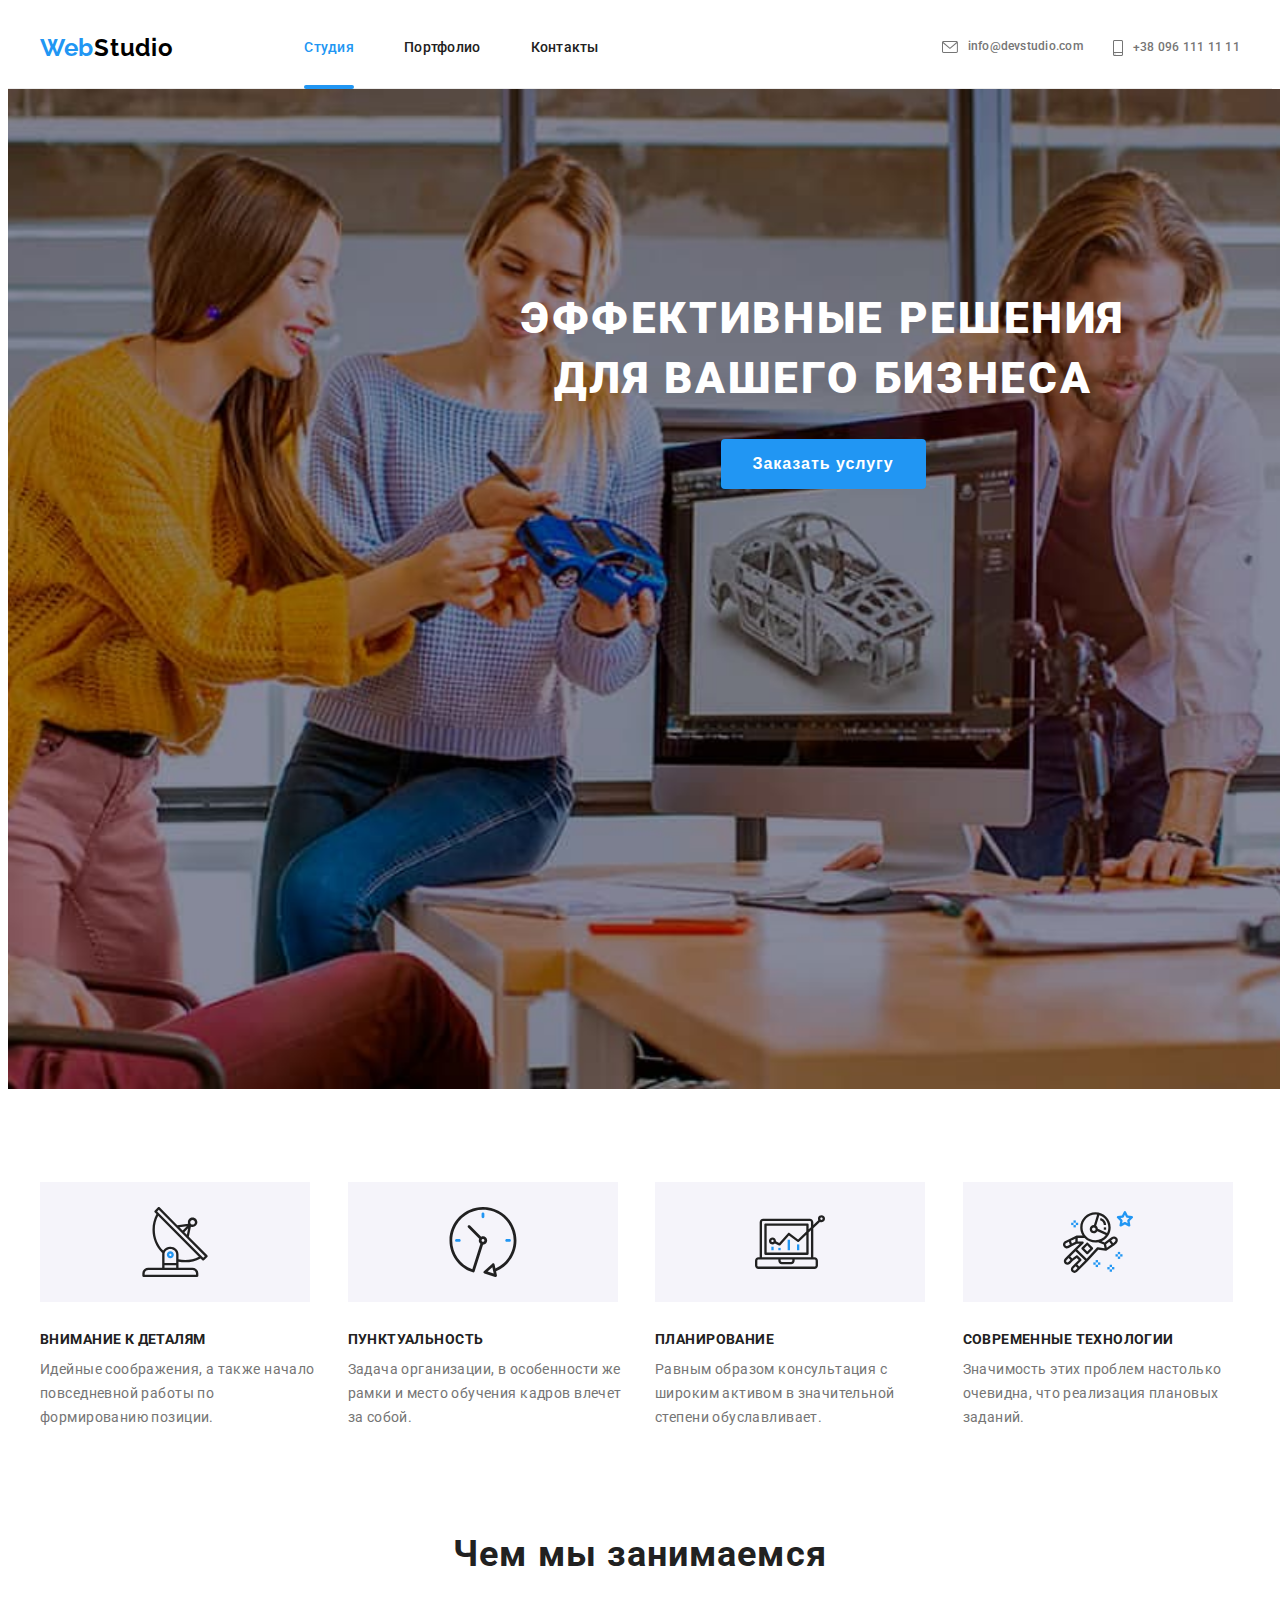
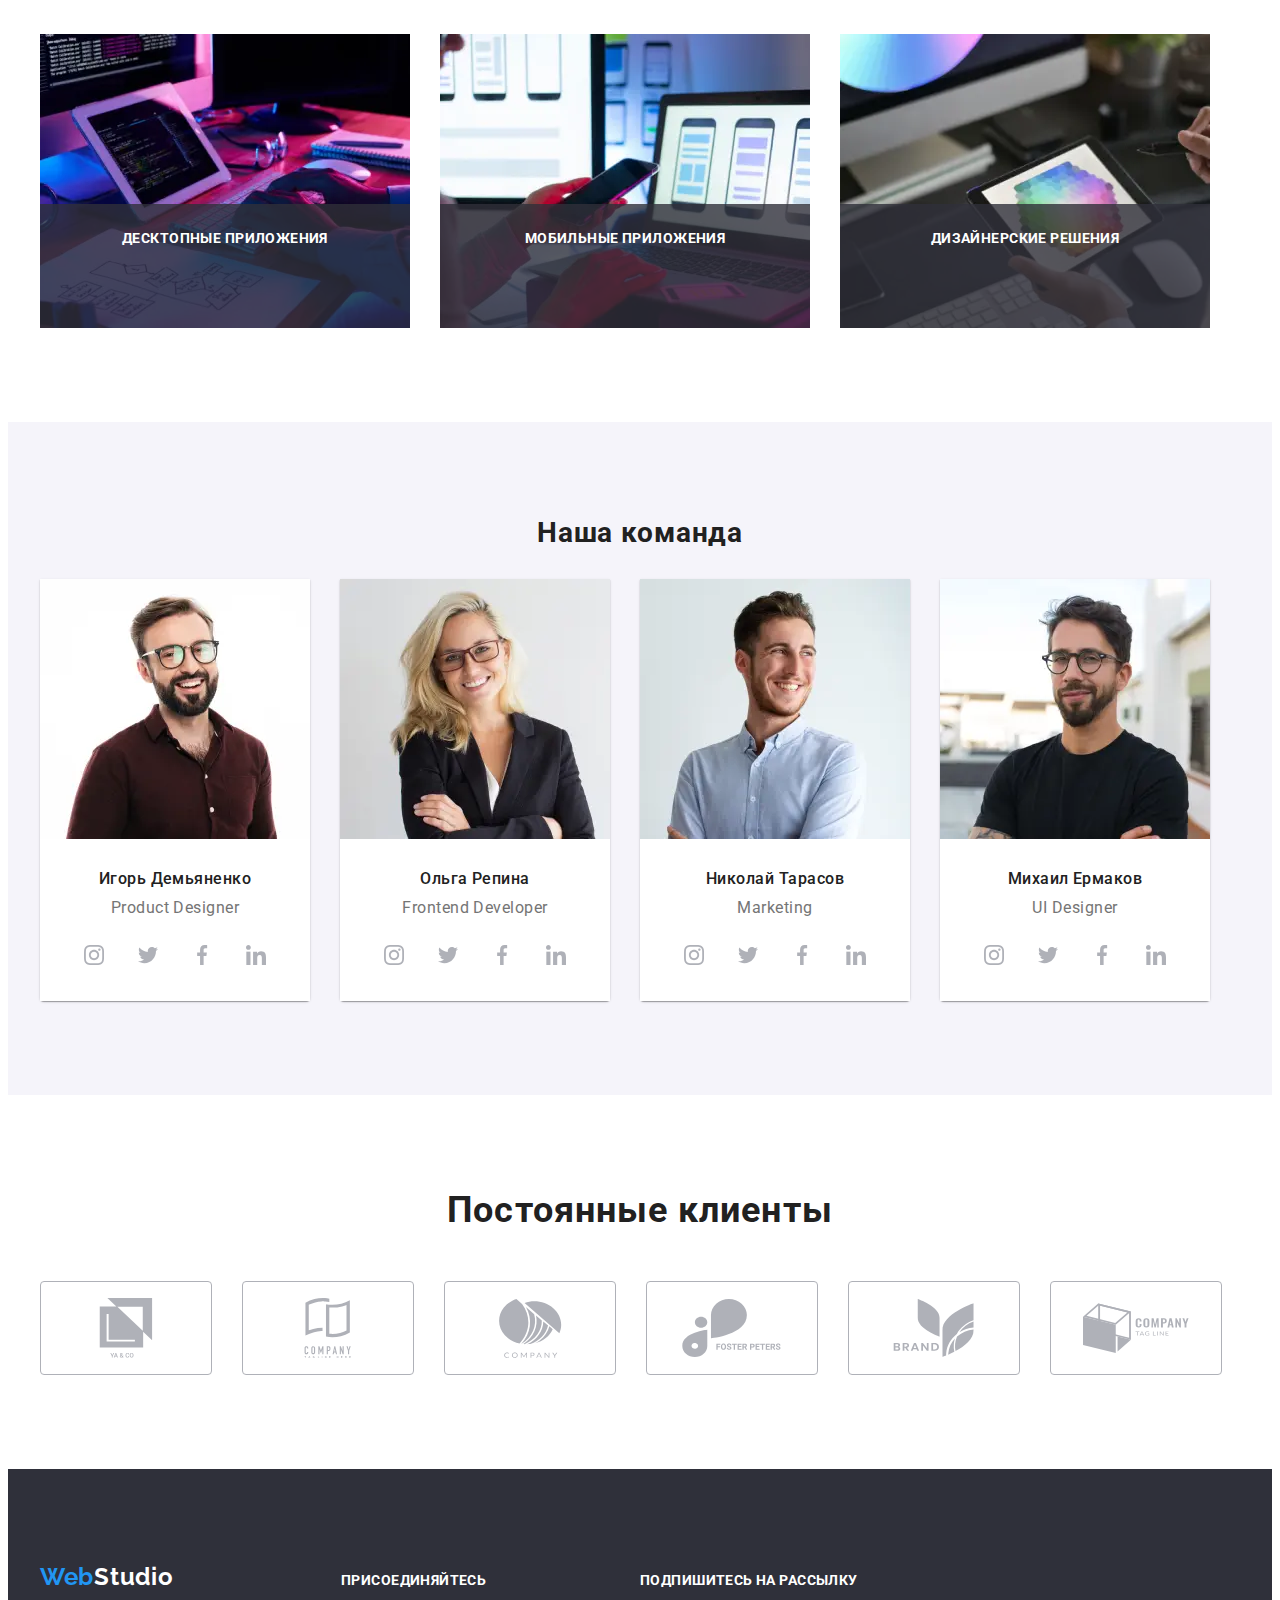
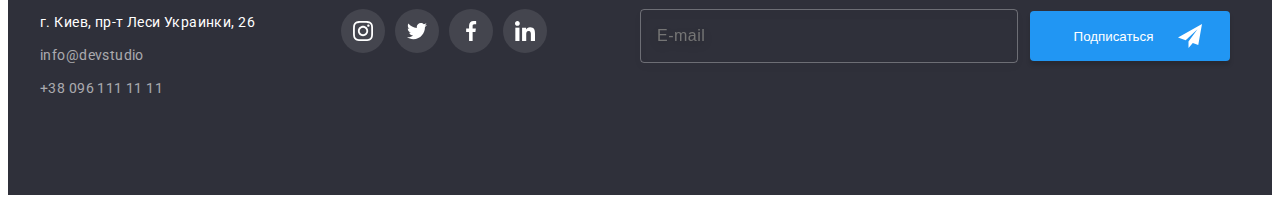
==== index.html @ 817a3ff3 "!" ====
<!DOCTYPE html>
<html lang="ru">
  <head>
    <meta charset="UTF-8" />
    <meta http-equiv="X-UA-Compatible" content="IE=edge" />
    <meta name="viewport" content="width=device-width, initial-scale=1.0" />
    <title>Project</title>
    <link rel="preconnect" href="https://fonts.gstatic.com" />
    <link
      href="https://fonts.googleapis.com/css2?family=Raleway:wght@700&family=Roboto:wght@400;500;700;900&display=swap"
      rel="stylesheet"
    />
    <link
      rel="stylesheet"
      href="https://cdnjs.cloudflare.com/ajax/libs/modern-normalize/1.0.0/modern-normalize.min.css"
      integrity="sha512-ISS7cAi1PEhQ8jnbJpJZMd29NlhNj4AWYyLOSp2CE/CsHxTCu+r+t0D2yoJudVrd0/8fTVPUVDzY5Tvli75u/g=="
      crossorigin="anonymous"
    />
    <link rel="stylesheet" href="./css/main.min.css" />
  </head>
  <body>
    <!-- HEADER -->
    <header class="header">
      <div class="container header__container">
        <a class="logo link" href="#">
          <span class="logo__accent-primary">Web</span
          ><span class="logo__accent-secondary logo__accent-secondary_header">Studio</span>
        </a>
        <nav class="header__nav">
          <ul class="menu list">
            <li class="menu__item">
              <a class="menu__link link current" href="/index.html">Студия</a>
            </li>
            <li class="menu__item">
              <a class="menu__link link" href="./portfolio.html">Портфолио</a>
            </li>
            <li class="menu__item">
              <a class="menu__link link" href="#">Контакты</a>
            </li>
          </ul>
        </nav>
        <button type="button" class="header__mobile-menu-btn" data-menu-button>
          <svg class="header__mobile-menu-icon">
            <use href="./images/icons.svg#icon-burger"></use>
          </svg>
        </button>
        <ul class="contacts list">
          <li class="contacts__item">
            <a class="contacts__link link" href="mailto:info@devstudio.com">
              <svg class="contacts__icon-envelope">
                <use href="./images/icons.svg#icon-envelope"></use>
              </svg>
              info@devstudio.com</a
            >
          </li>
          <li class="contacts__item">
            <a class="contacts__link link" href="tel:+380961111111">
              <svg class="contacts__icon-smartphone">
                <use href="./images/icons.svg#icon-smartphone"></use>
              </svg>
              +38 096 111 11 11</a
            >
          </li>
        </ul>
      </div>
      <div class="mobile-menu" data-menu>
        <div class="container mobile-menu__container">
          <button type="button" class="mobile-menu__btn" data-menu-close>
            <svg class="mobile-menu__icon">
              <use href="./images/icons.svg#icon-close-mobile"></use>
            </svg>
          </button>
          <ul class="mobile-menu__nav list">
            <li class="mobile-menu__nav-item">
              <a class="mobile-menu__nav-link link current" href="/index.html">Студия</a>
            </li>
            <li class="mobile-menu__nav-item">
              <a class="mobile-menu__nav-link link" href="./portfolio.html">Портфолио</a>
            </li>
            <li class="mobile-menu__nav-item">
              <a class="mobile-menu__nav-link link" href="#">Контакты</a>
            </li>
          </ul>
          <ul class="mobile-menu__contacts list">
            <li class="mobile-menu__contacts-item">
              <a
                class="mobile-menu__contacts-link mobile-menu__tel-link link"
                href="tel:+380961111111"
              >
                +38 096 111 11 11</a
              >
            </li>

            <li class="mobile-menu__contacts-item">
              <a
                class="mobile-menu__contacts-link mobile-menu__site-link link"
                href="mailto:info@devstudio.com"
              >
                info@devstudio.com</a
              >
            </li>
          </ul>
          <ul class="mobile-menu__social-list list">
            <li class="mobile-menu__social-list-item">
              <a class="mobile-menu__social-list-link link" href="#">Instagram</a>
            </li>
            <li class="mobile-menu__social-list-item">
              <a class="mobile-menu__social-list-link link" href="#">Twitter</a>
            </li>
            <li class="mobile-menu__social-list-item">
              <a class="mobile-menu__social-list-link link" href="#">Facebook</a>
            </li>
            <li class="mobile-menu__social-list-item">
              <a class="mobile-menu__social-list-link link" href="#">Linkedin</a>
            </li>
          </ul>
        </div>
      </div>
    </header>
    <main>
      <!-- HERO -->
      <section class="hero container">
        <div class="hero__container">
          <h1 class="hero__title">Эффективные решения для вашего бизнеса</h1>
          <button class="modal-button" type="button" data-modal-open>Заказать услугу</button>
        </div>
      </section>
      <!-- SKILLS -->
      <section class="skills">
        <div class="container section">
          <h2 class="skills__title visually-hidden">Наши навыки</h2>
          <ul class="skills__list list">
            <li class="skills__item">
              <div class="skills__logo">
                <svg class="skills__icon">
                  <use href="./images/icons.svg#icon-antenna"></use>
                </svg>
              </div>
              <h3 class="skills__subtitle">Внимание к деталям</h3>
              <p class="skills__text">
                Идейные соображения, а также начало повседневной работы по формированию позиции.
              </p>
            </li>
            <li class="skills__item">
              <div class="skills__logo">
                <svg class="skills__icon">
                  <use href="./images/icons.svg#icon-clock"></use>
                </svg>
              </div>
              <h3 class="skills__subtitle">Пунктуальность</h3>
              <p class="skills__text">
                Задача организации, в особенности же рамки и место обучения кадров влечет за собой.
              </p>
            </li>
            <li class="skills__item">
              <div class="skills__logo">
                <svg class="skills__icon">
                  <use href="./images/icons.svg#icon-diagram"></use>
                </svg>
              </div>
              <h3 class="skills__subtitle">Планирование</h3>
              <p class="skills__text">
                Равным образом консультация с широким активом в значительной степени обуславливает.
              </p>
            </li>
            <li class="skills__item">
              <div class="skills__logo">
                <svg class="skills__icon">
                  <use href="./images/icons.svg#icon-astronaut"></use>
                </svg>
              </div>
              <h3 class="skills__subtitle">Современные технологии</h3>
              <p class="skills__text">
                Значимость этих проблем настолько очевидна, что реализация плановых заданий.
              </p>
            </li>
          </ul>
        </div>
      </section>
      <!-- PRODUCTS -->
      <section class="products">
        <div class="container products__contaiter">
          <h2 class="products__title">Чем мы занимаемся</h2>
          <ul class="products__list list">
            <li class="products__item">
              <div class="products__box">
                <picture>
                  <source
                    srcset="./images/products/box1.webp 1x, ./images/products/box1@2x.webp 2x"
                    media="(min-width: 1200px)"
                    type="image/webp"
                  />
                  <source
                    srcset="./images/products/box1.jpg 1x, ./images/products/box1@2x.jpg 2x"
                    media="(min-width: 1200px)"
                  />
                  <img src="#" alt="The specialist types the code" />
                </picture>
                <p class="products__desc">Десктопные приложения</p>
              </div>
            </li>
            <li class="products__item">
              <div class="products__box">
                <picture>
                  <source
                    srcset="./images/products/box2.webp 1x, ./images/products/box2@2x.webp 2x"
                    media="(min-width: 1200px)"
                    type="image/webp"
                  />
                  <source
                    srcset="./images/products/box2.jpg 1x, ./images/products/box2@2x.jpg 2x"
                    media="(min-width: 1200px)"
                  />
                  <img src="#" alt="The specialist analyzes the goods" />
                </picture>
                <p class="products__desc">Мобильные приложения</p>
              </div>
            </li>
            <li class="products__item">
              <div class="products__box">
                <picture>
                  <source
                    srcset="./images/products/box3.webp 1x, ./images/products/box3@2x.webp 2x"
                    media="(min-width: 1200px)"
                    type="image/webp"
                  />
                  <source
                    srcset="./images/products/box3.jpg 1x, ./images/products/box3@2x.jpg 2x"
                    media="(min-width: 1200px)"
                  />
                  <img src="#" alt="The specialist is engaged in design" />
                </picture>
                <p class="products__desc">Дизайнерские решения</p>
              </div>
            </li>
          </ul>
        </div>
      </section>
      <!-- CPECIALISTS -->
      <section class="specialists">
        <div class="container section">
          <h3 class="specialists__title">Наша команда</h3>
          <ul class="specialists__list list">
            <li class="specialists__item">
              <picture>
                <source
                  srcset="
                    ./images/specialists/photo1-desktop.webp    1x,
                    ./images/specialists/photo1-desktop@2x.webp 2x
                  "
                  media="(min-width: 1200px)"
                  type="image/webp"
                />
                <source
                  srcset="
                    ./images/specialists/photo1-desktop.jpg    1x,
                    ./images/specialists/photo1-desktop@2x.jpg 2x
                  "
                  media="(min-width: 1200px)"
                />
                <source
                  srcset="
                    ./images/specialists/photo1-tablet.webp    1x,
                    ./images/specialists/photo1-tablet@2x.webp 2x
                  "
                  media="(min-width: 768px)"
                  type="image/webp"
                />
                <source
                  srcset="
                    ./images/specialists/photo1-tablet.jpg    1x,
                    ./images/specialists/photo1-tablet@2x.jpg 2x
                  "
                  media="(min-width: 768px)"
                />
                <source
                  srcset="
                    ./images/specialists/photo1-mob.webp    1x,
                    ./images/specialists/photo1-mob@2x.webp 2x
                  "
                  media="(min-width: 480px)"
                  type="image/webp"
                />
                <source
                  srcset="
                    ./images/specialists/photo1-mob.jpg    1x,
                    ./images/specialists/photo1-mob@2x.jpg 2x
                  "
                  media="(min-width: 480px)"
                />
                <img
                  class="specialists__photo"
                  src="./images/specialists/photo1-mob.jpg"
                  alt="Photo of a specialist"
                />
              </picture>
              <div class="specialists__content">
                <h4 class="specialists__name">Игорь Демьяненко</h4>
                <p class="specialists__profession" lang="en">Product Designer</p>
                <ul class="social-list list">
                  <li class="social-list__item">
                    <a href="#" class="social-list__link link">
                      <svg class="social-list__icon">
                        <use href="./images/icons.svg#icon-instagram"></use>
                      </svg>
                    </a>
                  </li>
                  <li class="social-list__item">
                    <a href="#" class="social-list__link link">
                      <svg class="social-list__icon">
                        <use href="./images/icons.svg#icon-twitter"></use>
                      </svg>
                    </a>
                  </li>
                  <li class="social-list__item">
                    <a href="#" class="social-list__link link">
                      <svg class="social-list__icon">
                        <use href="./images/icons.svg#icon-facebook"></use>
                      </svg>
                    </a>
                  </li>
                  <li class="social-list__item">
                    <a href="#" class="social-list__link link">
                      <svg class="social-list__icon">
                        <use href="./images/icons.svg#icon-linkedin"></use>
                      </svg>
                    </a>
                  </li>
                </ul>
              </div>
            </li>
            <li class="specialists__item">
              <picture>
                <source
                  srcset="
                    ./images/specialists/photo2-desktop.webp    1x,
                    ./images/specialists/photo2-desktop@2x.webp 2x
                  "
                  media="(min-width: 1200px)"
                  type="image/webp"
                />
                <source
                  srcset="
                    ./images/specialists/photo2-desktop.jpg    1x,
                    ./images/specialists/photo2-desktop@2x.jpg 2x
                  "
                  media="(min-width: 1200px)"
                />
                <source
                  srcset="
                    ./images/specialists/photo2-tablet.webp    1x,
                    ./images/specialists/photo2-tablet@2x.webp 2x
                  "
                  media="(min-width: 768px)"
                  type="image/webp"
                />
                <source
                  srcset="
                    ./images/specialists/photo2-tablet.jpg    1x,
                    ./images/specialists/photo2-tablet@2x.jpg 2x
                  "
                  media="(min-width: 768px)"
                />
                <source
                  srcset="
                    ./images/specialists/photo2-mob.webp    1x,
                    ./images/specialists/photo2-mob@2x.webp 2x
                  "
                  media="(min-width: 480px)"
                  type="image/webp"
                />
                <source
                  srcset="
                    ./images/specialists/photo2-mob.jpg    1x,
                    ./images/specialists/photo2-mob@2x.jpg 2x
                  "
                  media="(min-width: 480px)"
                />
                <img
                  class="specialists__photo"
                  src="./images/specialists/photo2-mob.jpg"
                  alt="Photo of a specialist"
                />
              </picture>
              <div class="specialists__content">
                <h4 class="specialists__name">Ольга Репина</h4>
                <p class="specialists__profession" lang="en">Frontend Developer</p>
                <ul class="social-list list">
                  <li class="social-list__item">
                    <a href="#" class="social-list__link link">
                      <svg class="social-list__icon">
                        <use href="./images/icons.svg#icon-instagram"></use>
                      </svg>
                    </a>
                  </li>
                  <li class="social-list__item">
                    <a href="#" class="social-list__link link">
                      <svg class="social-list__icon">
                        <use href="./images/icons.svg#icon-twitter"></use>
                      </svg>
                    </a>
                  </li>
                  <li class="social-list__item">
                    <a href="#" class="social-list__link link">
                      <svg class="social-list__icon">
                        <use href="./images/icons.svg#icon-facebook"></use>
                      </svg>
                    </a>
                  </li>
                  <li class="social-list__item">
                    <a href="#" class="social-list__link link">
                      <svg class="social-list__icon">
                        <use href="./images/icons.svg#icon-linkedin"></use>
                      </svg>
                    </a>
                  </li>
                </ul>
              </div>
            </li>
            <li class="specialists__item">
              <picture>
                <source
                  srcset="
                    ./images/specialists/photo3-desktop.webp    1x,
                    ./images/specialists/photo3-desktop@2x.webp 2x
                  "
                  media="(min-width: 1200px)"
                  type="image/webp"
                />
                <source
                  srcset="
                    ./images/specialists/photo3-desktop.jpg    1x,
                    ./images/specialists/photo3-desktop@2x.jpg 2x
                  "
                  media="(min-width: 1200px)"
                />
                <source
                  srcset="
                    ./images/specialists/photo3-tablet.webp    1x,
                    ./images/specialists/photo3-tablet@2x.webp 2x
                  "
                  media="(min-width: 768px)"
                  type="image/webp"
                />
                <source
                  srcset="
                    ./images/specialists/photo3-tablet.jpg    1x,
                    ./images/specialists/photo3-tablet@2x.jpg 2x
                  "
                  media="(min-width: 768px)"
                />
                <source
                  srcset="
                    ./images/specialists/photo3-mob.webp    1x,
                    ./images/specialists/photo3-mob@2x.webp 2x
                  "
                  media="(min-width: 480px)"
                  type="image/webp"
                />
                <source
                  srcset="
                    ./images/specialists/photo3-mob.jpg    1x,
                    ./images/specialists/photo3-mob@2x.jpg 2x
                  "
                  media="(min-width: 480px)"
                />
                <img
                  class="specialists__photo"
                  src="./images/specialists/photo3-mob.jpg"
                  alt="Photo of a specialist"
                />
              </picture>
              <div class="specialists__content">
                <h4 class="specialists__name">Николай Тарасов</h4>
                <p class="specialists__profession" lang="en">Marketing</p>
                <ul class="social-list list">
                  <li class="social-list__item">
                    <a href="#" class="social-list__link link">
                      <svg class="social-list__icon">
                        <use href="./images/icons.svg#icon-instagram"></use>
                      </svg>
                    </a>
                  </li>
                  <li class="social-list__item">
                    <a href="#" class="social-list__link link">
                      <svg class="social-list__icon">
                        <use href="./images/icons.svg#icon-twitter"></use>
                      </svg>
                    </a>
                  </li>
                  <li class="social-list__item">
                    <a href="#" class="social-list__link link">
                      <svg class="social-list__icon">
                        <use href="./images/icons.svg#icon-facebook"></use>
                      </svg>
                    </a>
                  </li>
                  <li class="social-list__item">
                    <a href="#" class="social-list__link link">
                      <svg class="social-list__icon">
                        <use href="./images/icons.svg#icon-linkedin"></use>
                      </svg>
                    </a>
                  </li>
                </ul>
              </div>
            </li>
            <li class="specialists__item">
              <picture>
                <source
                  srcset="
                    ./images/specialists/photo4-desktop.webp    1x,
                    ./images/specialists/photo4-desktop@2x.webp 2x
                  "
                  media="(min-width: 1200px)"
                  type="image/webp"
                />
                <source
                  srcset="
                    ./images/specialists/photo4-desktop.jpg    1x,
                    ./images/specialists/photo4-desktop@2x.jpg 2x
                  "
                  media="(min-width: 1200px)"
                />
                <source
                  srcset="
                    ./images/specialists/photo4-tablet.webp    1x,
                    ./images/specialists/photo4-tablet@2x.webp 2x
                  "
                  media="(min-width: 768px)"
                  type="image/webp"
                />
                <source
                  srcset="
                    ./images/specialists/photo4-tablet.jpg    1x,
                    ./images/specialists/photo4-tablet@2x.jpg 2x
                  "
                  media="(min-width: 768px)"
                />
                <source
                  srcset="
                    ./images/specialists/photo4-mob.webp    1x,
                    ./images/specialists/photo4-mob@2x.webp 2x
                  "
                  media="(min-width: 480px)"
                  type="image/webp"
                />
                <source
                  srcset="
                    ./images/specialists/photo4-mob.jpg    1x,
                    ./images/specialists/photo4-mob@2x.jpg 2x
                  "
                  media="(min-width: 480px)"
                />
                <img
                  class="specialists__photo"
                  src="./images/specialists/photo4-mob.jpg"
                  alt="Photo of a specialist"
                />
              </picture>
              <div class="specialists__content">
                <h4 class="specialists__name">Михаил Ермаков</h4>
                <p class="specialists__profession" lang="en">UI Designer</p>
                <ul class="social-list list">
                  <li class="social-list__item">
                    <a href="#" class="social-list__link link">
                      <svg class="social-list__icon">
                        <use href="./images/icons.svg#icon-instagram"></use>
                      </svg>
                    </a>
                  </li>
                  <li class="social-list__item">
                    <a href="#" class="social-list__link link">
                      <svg class="social-list__icon">
                        <use href="./images/icons.svg#icon-twitter"></use>
                      </svg>
                    </a>
                  </li>
                  <li class="social-list__item">
                    <a href="#" class="social-list__link link">
                      <svg class="social-list__icon">
                        <use href="./images/icons.svg#icon-facebook"></use>
                      </svg>
                    </a>
                  </li>
                  <li class="social-list__item">
                    <a href="#" class="social-list__link link">
                      <svg class="social-list__icon">
                        <use href="./images/icons.svg#icon-linkedin"></use>
                      </svg>
                    </a>
                  </li>
                </ul>
              </div>
            </li>
          </ul>
        </div>
      </section>
      <!-- ClIENTS -->
      <section class="clients">
        <div class="container section">
          <h2 class="clients__title">Постоянные клиенты</h2>
          <ul class="clients__list list">
            <li class="clients__item">
              <a href="#" class="clients__link link">
                <svg class="clients__icon">
                  <use href="./images/icons.svg#icon-client1"></use>
                </svg>
              </a>
            </li>
            <li class="clients__item">
              <a href="#" class="clients__link link">
                <svg class="clients__icon">
                  <use href="./images/icons.svg#icon-client2"></use>
                </svg>
              </a>
            </li>
            <li class="clients__item">
              <a href="#" class="clients__link link">
                <svg class="clients__icon">
                  <use href="./images/icons.svg#icon-client3"></use>
                </svg>
              </a>
            </li>
            <li class="clients__item">
              <a href="#" class="clients__link link">
                <svg class="clients__icon">
                  <use href="./images/icons.svg#icon-client4"></use>
                </svg>
              </a>
            </li>
            <li class="clients__item">
              <a href="#" class="clients__link link">
                <svg class="clients__icon">
                  <use href="./images/icons.svg#icon-client5"></use>
                </svg>
              </a>
            </li>
            <li class="clients__item">
              <a href="#" class="clients__link link">
                <svg class="clients__icon">
                  <use href="./images/icons.svg#icon-client6"></use>
                </svg>
              </a>
            </li>
          </ul>
        </div>
      </section>
    </main>
    <!-- FOOTER -->
    <footer class="footer section">
      <div class="container footer__container">
        <div class="footer__address">
          <a class="logo link" href="#">
            <span class="logo__accent-primary">Web</span
            ><span class="logo__accent-secondary logo__accent-secondary_footer">Studio</span>
          </a>
          <address class="address">
            <p class="address__place">г. Киев, пр-т Леси Украинки, 26</p>
            <ul class="address__list list">
              <li class="address__item">
                <a class="address__link link" href="mailto:info@devstudio.com">info@devstudio</a>
              </li>
              <li class="address__item">
                <a class="address__link link" href="tel:+380961111111">+38 096 111 11 11</a>
              </li>
            </ul>
          </address>
        </div>
        <div class="footer-socials section">
          <h3 class="footer-socials__title">присоединяйтесь</h3>
          <ul class="footer-socials__list list">
            <li class="footer-socials__item">
              <a href="#" class="footer-socials__link link">
                <svg class="footer-socials__icon">
                  <use href="./images/icons.svg#icon-instagram"></use>
                </svg>
              </a>
            </li>
            <li class="footer-socials__item">
              <a href="#" class="footer-socials__link link">
                <svg class="footer-socials__icon">
                  <use href="./images/icons.svg#icon-twitter"></use>
                </svg>
              </a>
            </li>
            <li class="footer-socials__item">
              <a href="#" class="footer-socials__link link">
                <svg class="footer-socials__icon">
                  <use href="./images/icons.svg#icon-facebook"></use>
                </svg>
              </a>
            </li>
            <li class="footer-socials__item">
              <a href="#" class="footer-socials__link link">
                <svg class="footer-socials__icon">
                  <use href="./images/icons.svg#icon-linkedin"></use>
                </svg>
              </a>
            </li>
          </ul>
        </div>
        <div class="footer__email-input subscribe">
          <h3 class="subscribe__title">Подпишитесь на рассылку</h3>
          <form action="#" class="subscribe__form">
            <input
              type="email"
              name="user-email"
              class="subscribe__email-input"
              placeholder="E-mail"
              required
            />
            <div class="subscribe__box-btn btn-box">
              <button type="submit" class="btn-box__btn">Подписаться</button>
              <svg class="btn-box__icon">
                <use href="./images/icons.svg#send"></use>
              </svg>
            </div>
          </form>
        </div>
      </div>
    </footer>
    <div class="backdrop is-hidden" data-modal>
      <div class="modal">
        <button type="button" class="modal-close-button" data-modal-close>
          <svg class="modal-close-button__icon">
            <use href="./images/icons.svg#icon-close-black"></use>
          </svg>
        </button>
        <form action="#" class="modal-form">
          <p class="modal-form__head">Оставьте свои данные, мы вам перезвоним</p>
          <p class="modal-form__name">Имя</p>
          <label class="modal-form__field">
            <span class="modal-form__input-wrapper">
              <input type="text" name="user-name" class="modal-form__input" required />
              <svg class="modal-form__icon">
                <use href="./images/icons.svg#icon-person-black"></use>
              </svg>
            </span>
          </label>
          <p class="modal-form__name">Телефон</p>
          <label class="modal-form__field">
            <span class="modal-form__input-wrapper">
              <input type="tel" name="user-phone" class="modal-form__input" required />
              <svg class="modal-form__icon">
                <use href="./images/icons.svg#icon-phone-black"></use>
              </svg>
            </span>
          </label>
          <p class="modal-form__name">Почта</p>
          <label class="modal-form__field">
            <span class="modal-form__input-wrapper">
              <input type="email" name="user-email" class="modal-form__input" required />
              <svg class="modal-form__icon">
                <use href="./images/icons.svg#icon-email-black"></use>
              </svg>
            </span>
          </label>
          <p class="modal-form__name">Комментарий</p>
          <label class="modal-form__field">
            <textarea
              name="user-message"
              class="modal-form__message"
              placeholder="Введите текст"
            ></textarea>
          </label>
          <input
            type="checkbox"
            name="user-policy"
            class="modal-form__checkbox visually-hidden"
            id="checkbox-policy"
            required
          />
          <label for="checkbox-policy" class="modal-form__checkbox-policy">
            Соглашаюсь с рассылкой и принимаю
            <a class="modal-form__policy-link" href="">Условия договора</a></label
          >
          <button type="submit" class="modal-form__btn">Отправить</button>
        </form>
      </div>
    </div>
    <script src="./js/menu.js"></script>

    <script src="./js/modal.js"></script>
  </body>
</html>
---- css/main.min.css ----
:root{--main-font: "Roboto", sans-serif;--secondary-font: "Raleway", sans-serif;--accent-color: #2196f3;--color-font: #757575;--color-font-secondary: #212121;--color-white: #ffffff;--color-black: #000000;--color-back: #2f303a;--color-header-line: #ececec;--color-portfolio-border: #eeeeee;--color-back-gray: #f5f4fa;--color-back-hero: #c4c4c4;--color-back-button: #188ce8;--color-logo-border: #afb1b8;--transition-duration: 250ms;--transition-timing-function: cubic-bezier(0.4, 0, 0.2, 1)}.visually-hidden:not(focus):not(active){width:1px;height:1px;margin:-1px;border:0;padding:0;white-space:nowrap;-webkit-clip-path:inset(100%);clip-path:inset(100%);clip:rect(0 0 0 0);overflow:hidden}body{font-family:var(--main-font);color:var(--color-font);overflow-x:hidden}h1,h2,h3,h4,h5,h6,p{margin-top:0;margin-bottom:0}ul,ol{margin-top:0;margin-bottom:0;padding-left:0;padding-right:0}.list{list-style:none}.link{text-decoration:none}img{display:block;max-width:100%;height:auto}.container{padding-left:15px;padding-right:15px}@media screen and (min-width: 480px){.container{width:480px;margin:0 auto}}@media screen and (min-width: 768px){.container{width:768px}}@media screen and (min-width: 1200px){.container{width:1200px}}.section{padding-top:60px;padding-bottom:60px}@media screen and (min-width: 1200px){.section{padding-top:94px;padding-bottom:94px}}.header{padding:16px 0px;border-bottom:1px solid #ececec}.header__container{display:flex;justify-content:space-between;align-items:center}@media screen and (max-width: 767px){.header__mobile-menu-btn{border-color:transparent;border:none;padding:0;background-color:transparent}.header__mobile-menu-icon{width:40px;height:40px;fill:var(--color-black);transition:fill var(--transition-duration) var(--transition-timing-function)}.header__mobile-menu-icon:hover,.header__mobile-menu-icon:focus{fill:var(--accent-color)}}@media screen and (min-width: 768px){.header{padding:0}.header__mobile-menu-btn{display:none}.header__nav-link{display:none}}.hero{width:480px;height:400px;padding-top:118px;padding-bottom:118px;background-image:linear-gradient(rgba(47, 48, 58, 0.4), rgba(47, 48, 58, 0.4)) url(../images/hero/hero-mob.jpg);background-repeat:no-repeat;background-position:center;background-size:cover}.hero__title{font-weight:900;font-size:26px;line-height:1.62;letter-spacing:.06em;text-transform:uppercase;color:var(--color-white);margin-bottom:30px}.hero__container{width:360px;text-align:center;margin:auto}@media(min-device-pixel-ratio: 2)and (max-width: 767px),(-webkit-min-device-pixel-ratio: 2)and (max-width: 767px),(min-resolution: 192dpi)and (max-width: 767px),(min-resolution: 2dppx)and (max-width: 767px){.hero{background-image:url(../images/hero/hero-mob@2x.jpg)}}@media screen and (min-width: 768px){.hero{background-image:url(../images/hero/hero-tablet.jpg);width:768px}}@media(min-device-pixel-ratio: 2)and (min-width: 768px),(-webkit-min-device-pixel-ratio: 2)and (min-width: 768px),(min-resolution: 192dpi)and (min-width: 768px),(min-resolution: 2dppx)and (min-width: 768px){.hero{background-image:url(../images/hero/hero-tablet@2x.jpg)}}@media screen and (min-width: 1200px){.hero{background-image:url(../images/hero/hero-desktop.jpg);width:1600px;height:600px;padding-top:200px;padding-bottom:200px}.hero__title{font-size:44px;line-height:1.36}.hero__container{width:696px}}@media(min-device-pixel-ratio: 2)and (min-width: 1200px),(-webkit-min-device-pixel-ratio: 2)and (min-width: 1200px),(min-resolution: 192dpi)and (min-width: 1200px),(min-resolution: 2dppx)and (min-width: 1200px){.hero{background-image:url(../images/hero/hero-desktop@2x.jpg)}}.modal{position:absolute;top:50%;left:50%;transform:translate(-50%, -50%);width:450px;height:609px;padding:40px;background:var(--color-white);box-shadow:0px 1px 3px rgba(0,0,0,.12),0px 1px 1px rgba(0,0,0,.14),0px 2px 1px rgba(0,0,0,.2);border-radius:4px}.modal-close-button{position:absolute;top:8px;right:8px;width:30px;height:30px;padding:0;background:var(--color-white);border:1px solid rgba(0,0,0,.1);box-sizing:border-box;border-radius:50%;cursor:pointer}.modal-close-button__icon{width:11px;height:11px;fill:var(--color-black);transition:fill var(--transition-duration) var(--transition-timing-function)}.modal-close-button__icon:hover,.modal-close-button__icon:focus{fill:var(--accent-color)}@media screen and (min-width: 1200px){.modal{width:528px;height:581px}}.skills__item:not(:first-child){margin-top:30px}.skills__logo{display:flex;justify-content:center;align-items:center;width:450px;height:120px;background-color:var(--color-back-gray);margin-bottom:30px}.skills__icon{width:70px;height:70px}.skills__subtitle{font-size:14px;line-height:1.14;letter-spacing:.03em;text-transform:uppercase;color:var(--color-font-secondary);text-align:center;margin-bottom:10px}.skills__text{font-size:14px;line-height:1.71;letter-spacing:.03em}@media screen and (min-width: 768px){.skills__list{display:flex;flex-wrap:wrap}.skills__item{width:354px;margin-right:30px;margin-bottom:30px}.skills__item:nth-child(2n){margin-right:0}.skills__item:nth-last-child(-n+2){margin-bottom:0}.skills__item:not(:first-child){margin-top:0}.skills__subtitle{text-align:left}.skills__logo{width:354px}}@media screen and (min-width: 1200px){.skills__list{flex-wrap:nowrap}.skills__item{margin:0;margin-left:30px}.skills__item:first-child{margin-left:0}.skills__logo{width:270px}}@media screen and (max-width: 1199px){.products{display:none}}.products__contaiter{padding-top:0;padding-bottom:94px}.products__title{font-size:36px;line-height:1.67;text-align:center;letter-spacing:.03em;color:var(--color-font-secondary);margin-bottom:50px}.products__list{display:flex}.products__item{margin-left:30px}.products__item:first-child{margin-left:0}.products__box{position:relative}.products__desc{position:absolute;bottom:0;padding-top:27px;padding-bottom:27px;width:370px;height:70px;font-weight:700;font-size:14px;line-height:1.14;color:var(--color-white);text-align:center;letter-spacing:.03em;text-transform:uppercase;background:rgba(47,48,58,.8)}.specialists{background-color:var(--color-back-gray)}.specialists__title{font-size:28px;line-height:1.19;text-align:center;letter-spacing:.03em;color:var(--color-font-secondary);margin-bottom:30px}.specialists__item{margin-bottom:30px;box-shadow:0px 1px 1px rgba(0,0,0,.2),0px 1px 1px rgba(0,0,0,.14),0px 1px 3px rgba(0,0,0,.12);border-bottom-left-radius:4px;border-bottom-right-radius:4px}.specialists__item:last-child{margin-bottom:0}.specialists__content{padding-top:30px;padding-bottom:24px;background-color:var(--color-white)}.specialists__name{font-weight:500;font-size:16px;line-height:1.19;color:var(--color-font-secondary);text-align:center;letter-spacing:.03em;margin-bottom:10px}.specialists__profession{font-size:16px;line-height:1.19;text-align:center;letter-spacing:.03em;margin-bottom:16px}@media screen and (min-width: 768px){.specialists__list{display:flex;flex-wrap:wrap}.specialists__item{margin-right:30px;margin-bottom:30px}.specialists__item:nth-child(2n){margin-right:0}.specialists__item:nth-last-child(-n+2){margin-bottom:0}}@media screen and (min-width: 1200px){.specialists__item{margin:0;margin-left:30px}.specialists__item:first-child{margin-left:0}}.clients__title{font-size:28px;line-height:1.19;text-align:center;letter-spacing:.03em;color:var(--color-font-secondary);margin-bottom:30px}.clients__list{display:flex;flex-wrap:wrap}.clients__item{margin-right:30px;margin-bottom:30px}.clients__item:nth-child(2n){margin-right:0}.clients__item:nth-last-child(-n+2){margin-bottom:0}.clients__link{display:flex;justify-content:center;align-items:center;width:210px;height:92px;border:1px solid var(--color-logo-border);border-radius:4px;transition:border var(--transition-duration) var(--transition-timing-function)}.clients__link:hover,.clients__link:focus{border:1px solid var(--accent-color)}.clients__icon{width:106px;height:60px;fill:var(--color-logo-border);transition:fill var(--transition-duration) var(--transition-timing-function)}.clients__link:hover .clients__icon,.clients__link:focus .clients__icon{fill:var(--accent-color)}@media screen and (min-width: 768px){.clients__item:nth-child(2n){margin-right:30px}.clients__item:nth-child(3n){margin-right:0}.clients__item:nth-child(n+3){margin-bottom:0}.clients__link{width:226px}}@media screen and (min-width: 1200px){.clients__title{font-size:36px;line-height:1.17;margin-bottom:50px}.clients__list{flex-wrap:nowrap}.clients__item{margin-bottom:0}.clients__item:nth-child(3){margin-right:30px}.clients__item:last-child{margin-right:0}.clients__link{width:170px}}.footer{background:var(--color-back)}.footer__address{text-align:center}.footer__container{display:flex;flex-direction:column;align-items:center}@media screen and (min-width: 768px){.footer__container{flex-direction:row;flex-wrap:wrap;justify-content:center;align-items:baseline}.footer__address{margin-right:165px}}@media screen and (min-width: 1200px){.footer__container{justify-content:start}.footer__address{text-align:left;margin-right:70px}.footer .footer__email-input{margin-left:93px}}.projects__item{width:450px;margin-bottom:30px;cursor:pointer}.projects__item:last-child{margin-bottom:0}.projects__item:focus,.projects__item:hover{box-shadow:1px 4px 6px rgba(0,0,0,.16),0px 4px 4px rgba(0,0,0,.06),0px 1px 1px rgba(0,0,0,.12)}.projects__wrapper{position:relative;overflow:hidden}.projects__overlay{position:absolute;top:0;left:0;width:100%;height:100%;padding:63px 24px;font-size:18px;line-height:1.56;letter-spacing:.03em;color:var(--color-white);background-color:rgba(33,150,243,.9);overflow:auto;transform:translateY(100%);transition:transform var(--transition-duration) var(--transition-timing-function)}.projects__wrapper:hover .projects__overlay,.projects__wrapper:focus .projects__overlay{transform:translateY(0%)}.projects__title{font-size:18px;line-height:2;letter-spacing:.06em;color:var(--color-font-secondary);margin-bottom:4px}.projects__aside{padding:20px 24px;border:1px solid var(--color-portfolio-border);border-top:0}.projects__resource{font-size:16px;line-height:1.88;letter-spacing:.03em}@media screen and (min-width: 768px){.projects{display:flex;flex-wrap:wrap}.projects__item{width:354px;margin-right:30px}.projects__item:nth-child(2n){margin-right:0}.projects__aside_first{padding-bottom:56px}}@media screen and (min-width: 1200px){.projects__item{width:370px}.projects__item:nth-child(2n){margin-right:30px}.projects__item:nth-child(3n){margin-right:0}.projects__item:nth-child(n+7){margin-bottom:0}.projects__aside_first{padding-bottom:20px}}.logo{font-family:var(--secondary-font);font-weight:700;font-size:24px;line-height:1.167;letter-spacing:.03em}.logo__accent-primary{color:var(--accent-color)}.logo__accent-secondary_header{color:var(--color-black)}.logo__accent-secondary_footer{color:var(--color-white)}@media screen and (max-width: 767px){.menu{display:none}}@media screen and (min-width: 768px){.menu{display:flex;margin-left:88px;margin-right:84px}.menu__item+.menu__item{margin-left:50px}.menu__link{position:relative;display:block;padding-top:32px;padding-bottom:32px;font-weight:500;font-size:14px;line-height:1.14;letter-spacing:.02em;color:var(--color-font-secondary);transition:color var(--transition-duration) var(--transition-timing-function)}.menu__link:hover,.menu__link:focus{color:var(--accent-color)}.menu__link.current{color:var(--accent-color)}.menu .current::after{position:absolute;bottom:-1px;display:block;content:"";width:100%;height:4px;border-radius:2px;background-color:var(--accent-color)}}@media screen and (min-width: 768px)and (min-width: 1200px){.menu{margin-left:93px;margin-right:305px}}@media screen and (max-width: 767px){.contacts{display:none}}@media screen and (min-width: 768px){.contacts__item+.contacts__item{margin-top:10px}.contacts__link{display:flex;align-items:center;font-weight:500;font-size:12px;line-height:1.17;letter-spacing:.02em;color:var(--color-font);transition:color var(--transition-duration) var(--transition-timing-function)}.contacts__link:hover,.contacts__link:focus{color:var(--accent-color)}.contacts__icon-envelope{width:14px;height:10px;margin-right:8px;fill:var(--color-font);transition:fill var(--transition-duration) var(--transition-timing-function)}.contacts__link:hover .contacts__icon-envelope,.contacts__link:focus .contacts__icon-envelope{fill:var(--accent-color)}.contacts__icon-smartphone{width:10px;height:14px;margin-right:8px;fill:var(--color-font);transition:fill var(--transition-duration) var(--transition-timing-function)}.contacts__link:hover .contacts__icon-smartphone,.contacts__link:focus .contacts__icon-smartphone{fill:var(--accent-color)}}@media screen and (min-width: 1200px){.contacts{display:flex}.contacts__item+.contacts__item{margin-top:0;margin-left:30px;margin-right:auto}.contacts__link{padding-top:32px;padding-bottom:32px;font-style:14px;line-height:1.14}.contacts__icon-envelope{width:16px;height:12px;margin-right:10px}.contacts__icon-smartphone{width:10px;height:16px;margin-right:10px}}.modal-button{font-weight:700;font-size:16px;line-height:1.87;letter-spacing:.06em;color:var(--color-white);background-color:var(--accent-color);cursor:pointer;border-radius:4px;border:0;padding:10px 32px;transition:background var(--transition-duration) var(--transition-timing-function),box-shadow var(--transition-duration) var(--transition-timing-function)}.modal-button:hover,.modal-button:focus{background:var(--color-back-button);box-shadow:0px 4px 4px rgba(0,0,0,.15)}.social-list{display:flex;justify-content:center}.social-list__item{margin-left:10px}.social-list__item:first-child{margin-left:0}.social-list__link{width:44px;height:44px;background-color:var(--color-white);border-radius:50%;display:flex;justify-content:center;align-items:center;transition:background var(--transition-duration) var(--transition-timing-function)}.social-list__link:hover,.social-list__link:focus{background:var(--accent-color)}.social-list__icon{width:20px;height:20px;fill:var(--color-logo-border);transition:fill var(--transition-duration) var(--transition-timing-function)}.social-list__link:hover .social-list__icon,.social-list__link:focus .social-list__icon{fill:var(--color-white)}.footer-socials{width:206px}.footer-socials__title{font-size:14px;line-height:1.14;text-align:center;letter-spacing:.03em;color:var(--color-white);text-transform:uppercase;margin-bottom:20px}.footer-socials__list{display:flex;justify-content:space-between}.footer-socials__link{display:flex;justify-content:center;align-items:center;width:44px;height:44px;border-radius:50%;background-color:rgba(255,255,255,.1);transition:background var(--transition-duration) var(--transition-timing-function)}.footer-socials__link:focus,.footer-socials__link:hover{background:var(--accent-color)}.footer-socials__icon{width:20px;height:20px;fill:var(--color-white)}@media screen and (min-width: 768px){.footer-socials{padding:0}}@media screen and (min-width: 1200px){.footer-socials__title{text-align:left}}.address{width:231px}.address__place{font-style:normal;font-size:14px;line-height:1.71;letter-spacing:.03em;color:var(--color-white);margin-top:20px}.address__item{margin-top:8px}.address__link{font-style:normal;font-size:14px;line-height:1.71;letter-spacing:.03em;color:rgba(255,255,255,.6);transition:color var(--transition-duration) var(--transition-timing-function)}.address__link:hover,.address__link:focus{color:var(--accent-color)}@media screen and (min-width: 1200px){.address__item{margin-top:9px}}.subscribe__title{font-weight:700;font-size:14px;line-height:1.14;letter-spacing:.03em;text-transform:uppercase;color:var(--color-white);text-align:center;margin-bottom:20px}.subscribe__form{display:flex;flex-direction:column;align-items:center}.subscribe__email-input{width:450px;height:50px;background-color:transparent;border:1px solid rgba(255,255,255,.3);filter:drop-shadow(0px 4px 4px rgba(0, 0, 0, 0.15));border-radius:4px;padding-left:16px;color:var(--color-white);outline:none;margin-bottom:20px}.subscribe__email-input::-moz-placeholder{font-weight:normal;font-size:16px;line-height:1.25;letter-spacing:.03em}.subscribe__email-input:-ms-input-placeholder{font-weight:normal;font-size:16px;line-height:1.25;letter-spacing:.03em}.subscribe__email-input::placeholder{font-weight:normal;font-size:16px;line-height:1.25;letter-spacing:.03em}.subscribe__box-btn{position:relative;display:inline-block}@media screen and (min-width: 768px){.subscribe__title{margin-top:60px}}@media screen and (min-width: 1200px){.subscribe__title{margin-top:0;text-align:left}.subscribe__email-input{width:358px;margin-right:12px}.subscribe__form{flex-direction:row;align-items:baseline}}.btn-box__btn{width:200px;height:50px;background:#2196f3;box-shadow:0px 4px 4px rgba(0,0,0,.15);border-radius:4px;border:0;color:var(--color-white);padding:10px 62px 10px 29px}.btn-box__icon{position:absolute;top:13px;left:148px;width:24px;height:24px}.modal-form{display:flex;flex-direction:column}.modal-form__head{margin-bottom:12px;font-weight:700;font-size:20px;line-height:1.15;text-align:center;letter-spacing:.03em;color:var(--color-font-secondary)}.modal-form__name{font-size:12px;line-height:1.17;margin-bottom:4px}.modal-form__input-wrapper{position:relative;display:block;margin-bottom:10px}.modal-form__input{width:100%;height:40px;border:1px solid rgba(33,33,33,.2);border-radius:4px;padding-left:42px;transition:border-color var(--transition-duration) var(--transition-timing-function)}.modal-form__input:focus{border-color:var(--accent-color);outline:none}.modal-form__icon{position:absolute;top:50%;left:12px;transform:translateY(-50%);width:18px;height:18px;display:block;transition:fill var(--transition-duration) var(--transition-timing-function)}.modal-form__input:focus+.modal-form__icon{fill:var(--accent-color)}.modal-form__message{width:100%;height:120px;border:1px solid rgba(33,33,33,.2);border-radius:4px;margin-bottom:20px;resize:none;padding:12px 16px;transition:border-color var(--transition-duration) var(--transition-timing-function)}.modal-form__message::-moz-placeholder{font-size:12px;line-height:1.17;letter-spacing:.01em;color:rgba(117,117,117,.5)}.modal-form__message:-ms-input-placeholder{font-size:12px;line-height:1.17;letter-spacing:.01em;color:rgba(117,117,117,.5)}.modal-form__message::placeholder{font-size:12px;line-height:1.17;letter-spacing:.01em;color:rgba(117,117,117,.5)}.modal-form__message:focus{border-color:var(--accent-color);outline:none}.modal-form__checkbox-policy{font-size:14px;line-height:1.71;letter-spacing:.03em;color:var(--color-font);margin-left:7px}.modal-form__checkbox-policy::before{display:inline-block;vertical-align:middle;content:"";background-image:url(../images/checkbox.svg);width:16px;height:15px;transition:background-image var(--transition-duration) var(--transition-timing-function)}.modal-form .modal-form__checkbox:checked+.modal-form__checkbox-policy::before{background-image:url(../images/checkbox-active.svg);border-radius:2px}.modal-form__btn{align-self:center;font-weight:700;font-size:16px;line-height:1.87;letter-spacing:.06em;color:var(--color-white);background:var(--accent-color);box-shadow:0px 4px 4px rgba(0,0,0,.15);border-radius:4px;border:0px;cursor:pointer;padding:10px 55px;margin-top:30px;transition:background var(--transition-duration) var(--transition-timing-function)}.modal-form__btn:focus,.modal-form__btn:hover{background:var(--color-back-button)}.backdrop{position:fixed;top:0;left:0;width:100vw;height:100vh;z-index:100;background:rgba(0,0,0,.2);transition:opacity var(--transition-duration) var(--transition-timing-function),visibility var(--transition-duration) var(--transition-timing-function)}.is-hidden{opacity:0;visibility:hidden;pointer-events:none}.filter__list{display:flex;flex-wrap:wrap;margin-bottom:40px}.filter__item{margin-right:8px;margin-bottom:15px}.filter__item:nth-child(n+4){margin-bottom:0}.filter__button{font-family:Roboto;font-weight:500;font-size:16px;line-height:1.62;letter-spacing:.03em;color:var(--color-font-secondary);cursor:pointer;background:var(--color-back-gray);border-radius:4px;border:0px;padding:6px 22px;transition:color var(--transition-duration) var(--transition-timing-function),background var(--transition-duration) var(--transition-timing-function),box-shadow var(--transition-duration) var(--transition-timing-function)}.filter__button:hover,.filter__button:focus{color:var(--color-white);background:var(--accent-color);box-shadow:0px 2px 2px rgba(0,0,0,.12),0px 1px 2px rgba(0,0,0,.08),0px 3px 1px rgba(0,0,0,.1)}@media screen and (min-width: 768px){.filter__list{justify-content:center;margin-bottom:30px}.filter__item{margin-bottom:0}}@media screen and (min-width: 1200px){.filter__list{margin-bottom:50px}}@media screen and (max-width: 767px){.mobile-menu{position:fixed;top:0;left:0;width:100vw;height:100vh;overflow:auto;z-index:1;background-color:var(--color-white);opacity:0;visibility:hidden;pointer-events:none}.mobile-menu__btn{border-color:transparent;border:none;padding:0}.mobile-menu__container{position:relative;padding-top:48px;padding-bottom:48px;padding-left:25px}.mobile-menu__icon{position:absolute;top:10px;right:0;width:40px;height:40px;fill:var(--color-font-secondary);transition:fill var(--transition-duration) var(--transition-timing-function)}.mobile-menu__icon:hover,.mobile-menu__icon:focus{fill:var(--accent-color)}.mobile-menu__nav-item{margin-bottom:32px}.mobile-menu__nav-item:last-child{margin-bottom:0}.mobile-menu__nav-link{font-weight:500;font-size:40px;line-height:1.175;letter-spacing:.02em;color:var(--color-font-secondary)}.mobile-menu__nav-link.current{color:var(--accent-color)}.mobile-menu__contacts{padding-top:302px;margin-bottom:64px}.mobile-menu__contacts-item{margin-bottom:32px}.mobile-menu__contacts-item:last-child{margin-bottom:0}.mobile-menu__tel-link{font-weight:500;font-size:34px;line-height:1.18;letter-spacing:.02em;color:var(--accent-color)}.mobile-menu__site-link{font-weight:500;font-size:24px;line-height:1.17;letter-spacing:.02em;color:var(--color-font)}.mobile-menu__social-list{display:flex}.mobile-menu__social-list-item:not(:last-child)::after{content:"";width:22px;border:.5px solid rgba(33,33,33,.2);margin-left:10px;margin-right:10px}.mobile-menu__social-list-link{font-weight:500;font-size:18px;line-height:1.22;letter-spacing:.02em;color:var(--accent-color)}.mobile-menu.is-open{opacity:1;visibility:visible;pointer-events:auto}}@media screen and (min-width: 768px){.mobile-menu{display:none}}/*# sourceMappingURL=main.min.css.map */
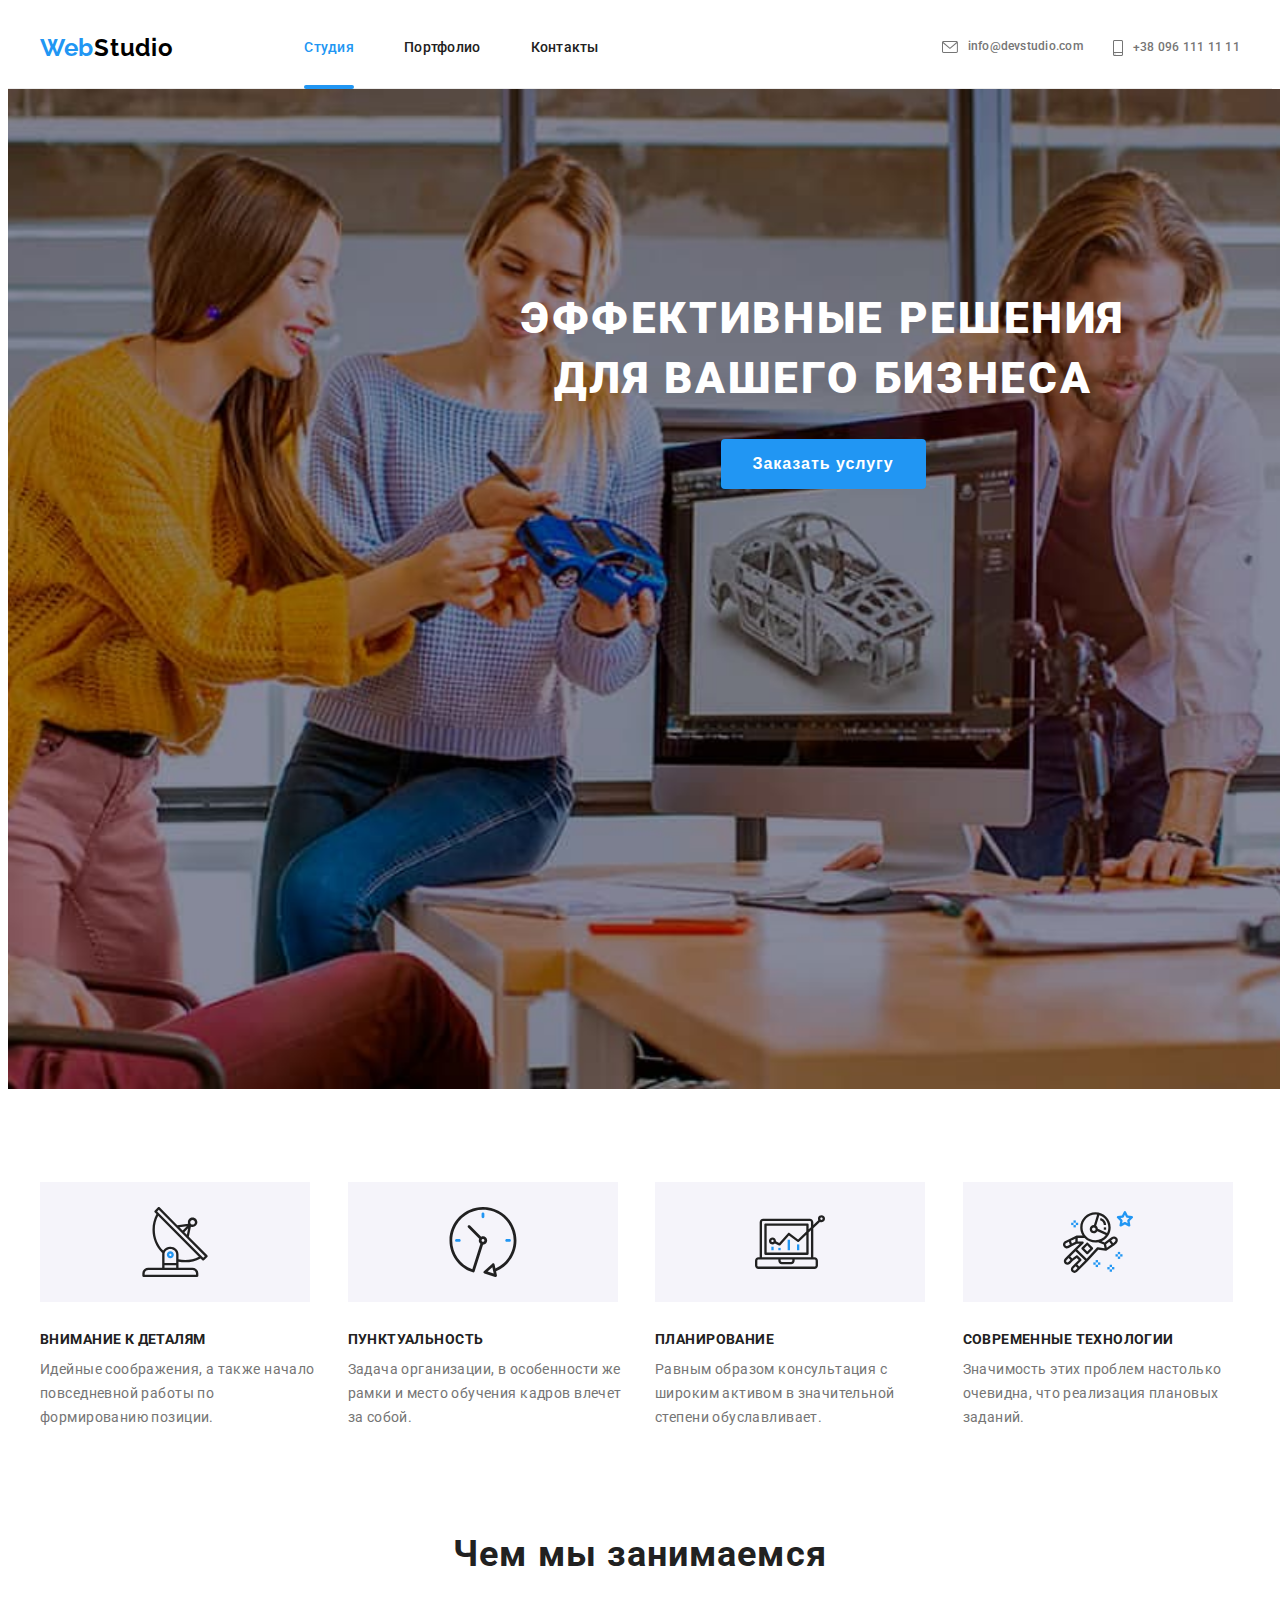
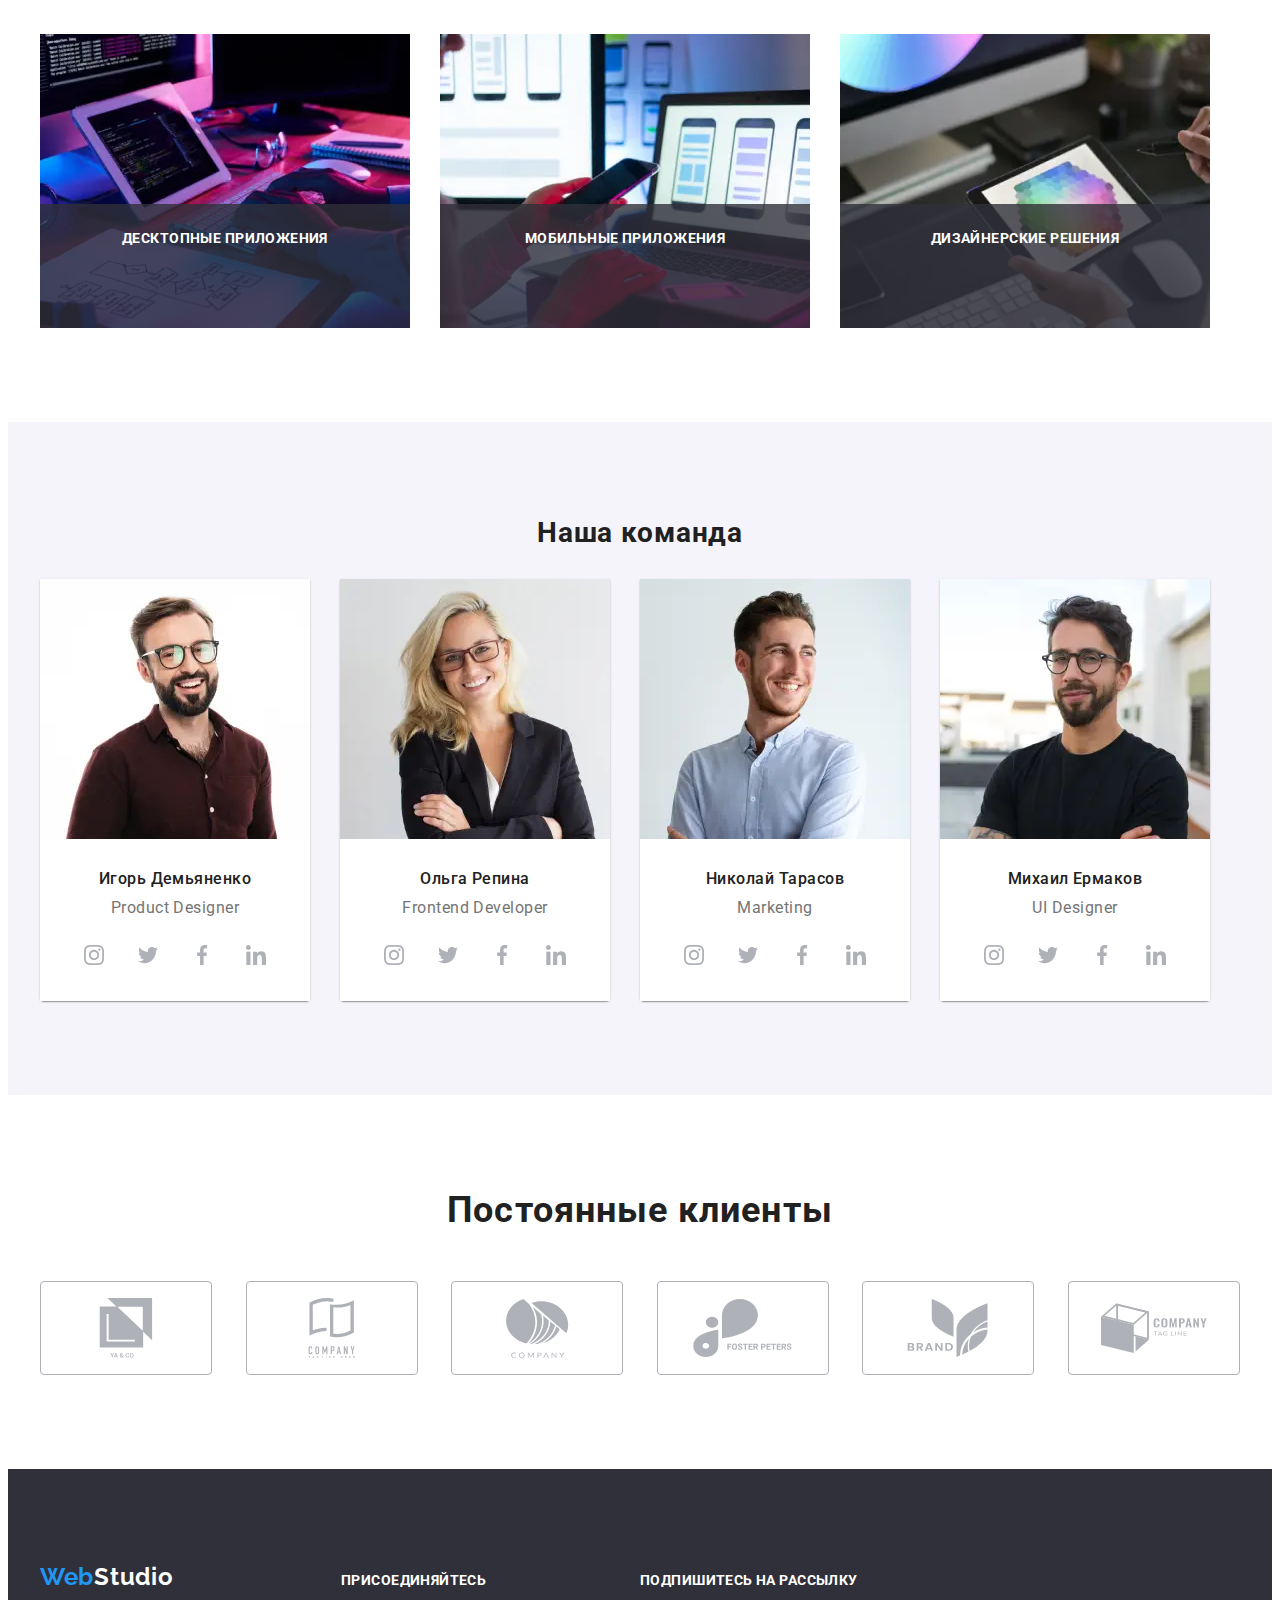
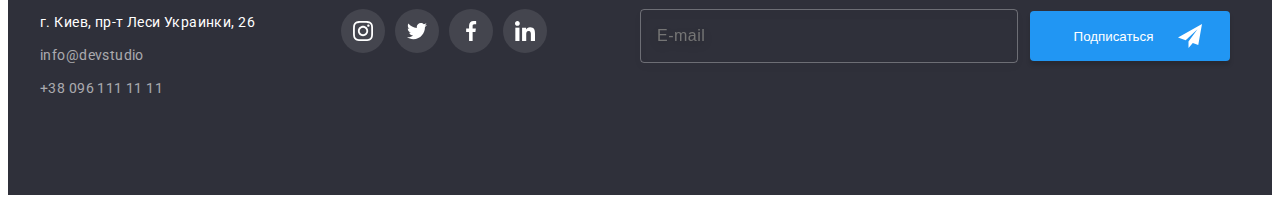
==== commit 055b672a: "a" ====
--- a/index.html
+++ b/index.html
@@ -7,8 +7,8 @@
     <title>Project</title>
     <link rel="preconnect" href="https://fonts.gstatic.com" />
     <link
+      rel="stylesheet"
       href="https://fonts.googleapis.com/css2?family=Raleway:wght@700&family=Roboto:wght@400;500;700;900&display=swap"
-      rel="stylesheet"
     />
     <link
       rel="stylesheet"
@@ -90,7 +90,6 @@
                 +38 096 111 11 11</a
               >
             </li>
-
             <li class="mobile-menu__contacts-item">
               <a
                 class="mobile-menu__contacts-link mobile-menu__site-link link"
@@ -119,15 +118,17 @@
     </header>
     <main>
       <!-- HERO -->
-      <section class="hero container">
-        <div class="hero__container">
-          <h1 class="hero__title">Эффективные решения для вашего бизнеса</h1>
-          <button class="modal-button" type="button" data-modal-open>Заказать услугу</button>
+      <section class="hero">
+        <div class="hero__img container">
+          <div class="hero__container">
+            <h1 class="hero__title">Эффективные решения для вашего бизнеса</h1>
+            <button class="modal-button" type="button" data-modal-open>Заказать услугу</button>
+          </div>
         </div>
       </section>
       <!-- SKILLS -->
-      <section class="skills">
-        <div class="container section">
+      <section class="section skills">
+        <div class="container">
           <h2 class="skills__title visually-hidden">Наши навыки</h2>
           <ul class="skills__list list">
             <li class="skills__item">
@@ -237,8 +238,8 @@
         </div>
       </section>
       <!-- CPECIALISTS -->
-      <section class="specialists">
-        <div class="container section">
+      <section class="section specialists">
+        <div class="container">
           <h3 class="specialists__title">Наша команда</h3>
           <ul class="specialists__list list">
             <li class="specialists__item">
@@ -597,8 +598,8 @@
         </div>
       </section>
       <!-- ClIENTS -->
-      <section class="clients">
-        <div class="container section">
+      <section class="section clients">
+        <div class="container">
           <h2 class="clients__title">Постоянные клиенты</h2>
           <ul class="clients__list list">
             <li class="clients__item">
@@ -648,7 +649,7 @@
       </section>
     </main>
     <!-- FOOTER -->
-    <footer class="footer section">
+    <footer class="section footer">
       <div class="container footer__container">
         <div class="footer__address">
           <a class="logo link" href="#">
@@ -667,7 +668,7 @@
             </ul>
           </address>
         </div>
-        <div class="footer-socials section">
+        <div class="section footer-socials">
           <h3 class="footer-socials__title">присоединяйтесь</h3>
           <ul class="footer-socials__list list">
             <li class="footer-socials__item">
--- a/css/main.min.css
+++ b/css/main.min.css
@@ -1 +1 @@
-:root{--main-font: "Roboto", sans-serif;--secondary-font: "Raleway", sans-serif;--accent-color: #2196f3;--color-font: #757575;--color-font-secondary: #212121;--color-white: #ffffff;--color-black: #000000;--color-back: #2f303a;--color-header-line: #ececec;--color-portfolio-border: #eeeeee;--color-back-gray: #f5f4fa;--color-back-hero: #c4c4c4;--color-back-button: #188ce8;--color-logo-border: #afb1b8;--transition-duration: 250ms;--transition-timing-function: cubic-bezier(0.4, 0, 0.2, 1)}.visually-hidden:not(focus):not(active){width:1px;height:1px;margin:-1px;border:0;padding:0;white-space:nowrap;-webkit-clip-path:inset(100%);clip-path:inset(100%);clip:rect(0 0 0 0);overflow:hidden}body{font-family:var(--main-font);color:var(--color-font);overflow-x:hidden}h1,h2,h3,h4,h5,h6,p{margin-top:0;margin-bottom:0}ul,ol{margin-top:0;margin-bottom:0;padding-left:0;padding-right:0}.list{list-style:none}.link{text-decoration:none}img{display:block;max-width:100%;height:auto}.container{padding-left:15px;padding-right:15px}@media screen and (min-width: 480px){.container{width:480px;margin:0 auto}}@media screen and (min-width: 768px){.container{width:768px}}@media screen and (min-width: 1200px){.container{width:1200px}}.section{padding-top:60px;padding-bottom:60px}@media screen and (min-width: 1200px){.section{padding-top:94px;padding-bottom:94px}}.header{padding:16px 0px;border-bottom:1px solid #ececec}.header__container{display:flex;justify-content:space-between;align-items:center}@media screen and (max-width: 767px){.header__mobile-menu-btn{border-color:transparent;border:none;padding:0;background-color:transparent}.header__mobile-menu-icon{width:40px;height:40px;fill:var(--color-black);transition:fill var(--transition-duration) var(--transition-timing-function)}.header__mobile-menu-icon:hover,.header__mobile-menu-icon:focus{fill:var(--accent-color)}}@media screen and (min-width: 768px){.header{padding:0}.header__mobile-menu-btn{display:none}.header__nav-link{display:none}}.hero{width:480px;height:400px;padding-top:118px;padding-bottom:118px;background-image:linear-gradient(rgba(47, 48, 58, 0.4), rgba(47, 48, 58, 0.4)) url(../images/hero/hero-mob.jpg);background-repeat:no-repeat;background-position:center;background-size:cover}.hero__title{font-weight:900;font-size:26px;line-height:1.62;letter-spacing:.06em;text-transform:uppercase;color:var(--color-white);margin-bottom:30px}.hero__container{width:360px;text-align:center;margin:auto}@media(min-device-pixel-ratio: 2)and (max-width: 767px),(-webkit-min-device-pixel-ratio: 2)and (max-width: 767px),(min-resolution: 192dpi)and (max-width: 767px),(min-resolution: 2dppx)and (max-width: 767px){.hero{background-image:url(../images/hero/hero-mob@2x.jpg)}}@media screen and (min-width: 768px){.hero{background-image:url(../images/hero/hero-tablet.jpg);width:768px}}@media(min-device-pixel-ratio: 2)and (min-width: 768px),(-webkit-min-device-pixel-ratio: 2)and (min-width: 768px),(min-resolution: 192dpi)and (min-width: 768px),(min-resolution: 2dppx)and (min-width: 768px){.hero{background-image:url(../images/hero/hero-tablet@2x.jpg)}}@media screen and (min-width: 1200px){.hero{background-image:url(../images/hero/hero-desktop.jpg);width:1600px;height:600px;padding-top:200px;padding-bottom:200px}.hero__title{font-size:44px;line-height:1.36}.hero__container{width:696px}}@media(min-device-pixel-ratio: 2)and (min-width: 1200px),(-webkit-min-device-pixel-ratio: 2)and (min-width: 1200px),(min-resolution: 192dpi)and (min-width: 1200px),(min-resolution: 2dppx)and (min-width: 1200px){.hero{background-image:url(../images/hero/hero-desktop@2x.jpg)}}.modal{position:absolute;top:50%;left:50%;transform:translate(-50%, -50%);width:450px;height:609px;padding:40px;background:var(--color-white);box-shadow:0px 1px 3px rgba(0,0,0,.12),0px 1px 1px rgba(0,0,0,.14),0px 2px 1px rgba(0,0,0,.2);border-radius:4px}.modal-close-button{position:absolute;top:8px;right:8px;width:30px;height:30px;padding:0;background:var(--color-white);border:1px solid rgba(0,0,0,.1);box-sizing:border-box;border-radius:50%;cursor:pointer}.modal-close-button__icon{width:11px;height:11px;fill:var(--color-black);transition:fill var(--transition-duration) var(--transition-timing-function)}.modal-close-button__icon:hover,.modal-close-button__icon:focus{fill:var(--accent-color)}@media screen and (min-width: 1200px){.modal{width:528px;height:581px}}.skills__item:not(:first-child){margin-top:30px}.skills__logo{display:flex;justify-content:center;align-items:center;width:450px;height:120px;background-color:var(--color-back-gray);margin-bottom:30px}.skills__icon{width:70px;height:70px}.skills__subtitle{font-size:14px;line-height:1.14;letter-spacing:.03em;text-transform:uppercase;color:var(--color-font-secondary);text-align:center;margin-bottom:10px}.skills__text{font-size:14px;line-height:1.71;letter-spacing:.03em}@media screen and (min-width: 768px){.skills__list{display:flex;flex-wrap:wrap}.skills__item{width:354px;margin-right:30px;margin-bottom:30px}.skills__item:nth-child(2n){margin-right:0}.skills__item:nth-last-child(-n+2){margin-bottom:0}.skills__item:not(:first-child){margin-top:0}.skills__subtitle{text-align:left}.skills__logo{width:354px}}@media screen and (min-width: 1200px){.skills__list{flex-wrap:nowrap}.skills__item{margin:0;margin-left:30px}.skills__item:first-child{margin-left:0}.skills__logo{width:270px}}@media screen and (max-width: 1199px){.products{display:none}}.products__contaiter{padding-top:0;padding-bottom:94px}.products__title{font-size:36px;line-height:1.67;text-align:center;letter-spacing:.03em;color:var(--color-font-secondary);margin-bottom:50px}.products__list{display:flex}.products__item{margin-left:30px}.products__item:first-child{margin-left:0}.products__box{position:relative}.products__desc{position:absolute;bottom:0;padding-top:27px;padding-bottom:27px;width:370px;height:70px;font-weight:700;font-size:14px;line-height:1.14;color:var(--color-white);text-align:center;letter-spacing:.03em;text-transform:uppercase;background:rgba(47,48,58,.8)}.specialists{background-color:var(--color-back-gray)}.specialists__title{font-size:28px;line-height:1.19;text-align:center;letter-spacing:.03em;color:var(--color-font-secondary);margin-bottom:30px}.specialists__item{margin-bottom:30px;box-shadow:0px 1px 1px rgba(0,0,0,.2),0px 1px 1px rgba(0,0,0,.14),0px 1px 3px rgba(0,0,0,.12);border-bottom-left-radius:4px;border-bottom-right-radius:4px}.specialists__item:last-child{margin-bottom:0}.specialists__content{padding-top:30px;padding-bottom:24px;background-color:var(--color-white)}.specialists__name{font-weight:500;font-size:16px;line-height:1.19;color:var(--color-font-secondary);text-align:center;letter-spacing:.03em;margin-bottom:10px}.specialists__profession{font-size:16px;line-height:1.19;text-align:center;letter-spacing:.03em;margin-bottom:16px}@media screen and (min-width: 768px){.specialists__list{display:flex;flex-wrap:wrap}.specialists__item{margin-right:30px;margin-bottom:30px}.specialists__item:nth-child(2n){margin-right:0}.specialists__item:nth-last-child(-n+2){margin-bottom:0}}@media screen and (min-width: 1200px){.specialists__item{margin:0;margin-left:30px}.specialists__item:first-child{margin-left:0}}.clients__title{font-size:28px;line-height:1.19;text-align:center;letter-spacing:.03em;color:var(--color-font-secondary);margin-bottom:30px}.clients__list{display:flex;flex-wrap:wrap}.clients__item{margin-right:30px;margin-bottom:30px}.clients__item:nth-child(2n){margin-right:0}.clients__item:nth-last-child(-n+2){margin-bottom:0}.clients__link{display:flex;justify-content:center;align-items:center;width:210px;height:92px;border:1px solid var(--color-logo-border);border-radius:4px;transition:border var(--transition-duration) var(--transition-timing-function)}.clients__link:hover,.clients__link:focus{border:1px solid var(--accent-color)}.clients__icon{width:106px;height:60px;fill:var(--color-logo-border);transition:fill var(--transition-duration) var(--transition-timing-function)}.clients__link:hover .clients__icon,.clients__link:focus .clients__icon{fill:var(--accent-color)}@media screen and (min-width: 768px){.clients__item:nth-child(2n){margin-right:30px}.clients__item:nth-child(3n){margin-right:0}.clients__item:nth-child(n+3){margin-bottom:0}.clients__link{width:226px}}@media screen and (min-width: 1200px){.clients__title{font-size:36px;line-height:1.17;margin-bottom:50px}.clients__list{flex-wrap:nowrap}.clients__item{margin-bottom:0}.clients__item:nth-child(3){margin-right:30px}.clients__item:last-child{margin-right:0}.clients__link{width:170px}}.footer{background:var(--color-back)}.footer__address{text-align:center}.footer__container{display:flex;flex-direction:column;align-items:center}@media screen and (min-width: 768px){.footer__container{flex-direction:row;flex-wrap:wrap;justify-content:center;align-items:baseline}.footer__address{margin-right:165px}}@media screen and (min-width: 1200px){.footer__container{justify-content:start}.footer__address{text-align:left;margin-right:70px}.footer .footer__email-input{margin-left:93px}}.projects__item{width:450px;margin-bottom:30px;cursor:pointer}.projects__item:last-child{margin-bottom:0}.projects__item:focus,.projects__item:hover{box-shadow:1px 4px 6px rgba(0,0,0,.16),0px 4px 4px rgba(0,0,0,.06),0px 1px 1px rgba(0,0,0,.12)}.projects__wrapper{position:relative;overflow:hidden}.projects__overlay{position:absolute;top:0;left:0;width:100%;height:100%;padding:63px 24px;font-size:18px;line-height:1.56;letter-spacing:.03em;color:var(--color-white);background-color:rgba(33,150,243,.9);overflow:auto;transform:translateY(100%);transition:transform var(--transition-duration) var(--transition-timing-function)}.projects__wrapper:hover .projects__overlay,.projects__wrapper:focus .projects__overlay{transform:translateY(0%)}.projects__title{font-size:18px;line-height:2;letter-spacing:.06em;color:var(--color-font-secondary);margin-bottom:4px}.projects__aside{padding:20px 24px;border:1px solid var(--color-portfolio-border);border-top:0}.projects__resource{font-size:16px;line-height:1.88;letter-spacing:.03em}@media screen and (min-width: 768px){.projects{display:flex;flex-wrap:wrap}.projects__item{width:354px;margin-right:30px}.projects__item:nth-child(2n){margin-right:0}.projects__aside_first{padding-bottom:56px}}@media screen and (min-width: 1200px){.projects__item{width:370px}.projects__item:nth-child(2n){margin-right:30px}.projects__item:nth-child(3n){margin-right:0}.projects__item:nth-child(n+7){margin-bottom:0}.projects__aside_first{padding-bottom:20px}}.logo{font-family:var(--secondary-font);font-weight:700;font-size:24px;line-height:1.167;letter-spacing:.03em}.logo__accent-primary{color:var(--accent-color)}.logo__accent-secondary_header{color:var(--color-black)}.logo__accent-secondary_footer{color:var(--color-white)}@media screen and (max-width: 767px){.menu{display:none}}@media screen and (min-width: 768px){.menu{display:flex;margin-left:88px;margin-right:84px}.menu__item+.menu__item{margin-left:50px}.menu__link{position:relative;display:block;padding-top:32px;padding-bottom:32px;font-weight:500;font-size:14px;line-height:1.14;letter-spacing:.02em;color:var(--color-font-secondary);transition:color var(--transition-duration) var(--transition-timing-function)}.menu__link:hover,.menu__link:focus{color:var(--accent-color)}.menu__link.current{color:var(--accent-color)}.menu .current::after{position:absolute;bottom:-1px;display:block;content:"";width:100%;height:4px;border-radius:2px;background-color:var(--accent-color)}}@media screen and (min-width: 768px)and (min-width: 1200px){.menu{margin-left:93px;margin-right:305px}}@media screen and (max-width: 767px){.contacts{display:none}}@media screen and (min-width: 768px){.contacts__item+.contacts__item{margin-top:10px}.contacts__link{display:flex;align-items:center;font-weight:500;font-size:12px;line-height:1.17;letter-spacing:.02em;color:var(--color-font);transition:color var(--transition-duration) var(--transition-timing-function)}.contacts__link:hover,.contacts__link:focus{color:var(--accent-color)}.contacts__icon-envelope{width:14px;height:10px;margin-right:8px;fill:var(--color-font);transition:fill var(--transition-duration) var(--transition-timing-function)}.contacts__link:hover .contacts__icon-envelope,.contacts__link:focus .contacts__icon-envelope{fill:var(--accent-color)}.contacts__icon-smartphone{width:10px;height:14px;margin-right:8px;fill:var(--color-font);transition:fill var(--transition-duration) var(--transition-timing-function)}.contacts__link:hover .contacts__icon-smartphone,.contacts__link:focus .contacts__icon-smartphone{fill:var(--accent-color)}}@media screen and (min-width: 1200px){.contacts{display:flex}.contacts__item+.contacts__item{margin-top:0;margin-left:30px;margin-right:auto}.contacts__link{padding-top:32px;padding-bottom:32px;font-style:14px;line-height:1.14}.contacts__icon-envelope{width:16px;height:12px;margin-right:10px}.contacts__icon-smartphone{width:10px;height:16px;margin-right:10px}}.modal-button{font-weight:700;font-size:16px;line-height:1.87;letter-spacing:.06em;color:var(--color-white);background-color:var(--accent-color);cursor:pointer;border-radius:4px;border:0;padding:10px 32px;transition:background var(--transition-duration) var(--transition-timing-function),box-shadow var(--transition-duration) var(--transition-timing-function)}.modal-button:hover,.modal-button:focus{background:var(--color-back-button);box-shadow:0px 4px 4px rgba(0,0,0,.15)}.social-list{display:flex;justify-content:center}.social-list__item{margin-left:10px}.social-list__item:first-child{margin-left:0}.social-list__link{width:44px;height:44px;background-color:var(--color-white);border-radius:50%;display:flex;justify-content:center;align-items:center;transition:background var(--transition-duration) var(--transition-timing-function)}.social-list__link:hover,.social-list__link:focus{background:var(--accent-color)}.social-list__icon{width:20px;height:20px;fill:var(--color-logo-border);transition:fill var(--transition-duration) var(--transition-timing-function)}.social-list__link:hover .social-list__icon,.social-list__link:focus .social-list__icon{fill:var(--color-white)}.footer-socials{width:206px}.footer-socials__title{font-size:14px;line-height:1.14;text-align:center;letter-spacing:.03em;color:var(--color-white);text-transform:uppercase;margin-bottom:20px}.footer-socials__list{display:flex;justify-content:space-between}.footer-socials__link{display:flex;justify-content:center;align-items:center;width:44px;height:44px;border-radius:50%;background-color:rgba(255,255,255,.1);transition:background var(--transition-duration) var(--transition-timing-function)}.footer-socials__link:focus,.footer-socials__link:hover{background:var(--accent-color)}.footer-socials__icon{width:20px;height:20px;fill:var(--color-white)}@media screen and (min-width: 768px){.footer-socials{padding:0}}@media screen and (min-width: 1200px){.footer-socials__title{text-align:left}}.address{width:231px}.address__place{font-style:normal;font-size:14px;line-height:1.71;letter-spacing:.03em;color:var(--color-white);margin-top:20px}.address__item{margin-top:8px}.address__link{font-style:normal;font-size:14px;line-height:1.71;letter-spacing:.03em;color:rgba(255,255,255,.6);transition:color var(--transition-duration) var(--transition-timing-function)}.address__link:hover,.address__link:focus{color:var(--accent-color)}@media screen and (min-width: 1200px){.address__item{margin-top:9px}}.subscribe__title{font-weight:700;font-size:14px;line-height:1.14;letter-spacing:.03em;text-transform:uppercase;color:var(--color-white);text-align:center;margin-bottom:20px}.subscribe__form{display:flex;flex-direction:column;align-items:center}.subscribe__email-input{width:450px;height:50px;background-color:transparent;border:1px solid rgba(255,255,255,.3);filter:drop-shadow(0px 4px 4px rgba(0, 0, 0, 0.15));border-radius:4px;padding-left:16px;color:var(--color-white);outline:none;margin-bottom:20px}.subscribe__email-input::-moz-placeholder{font-weight:normal;font-size:16px;line-height:1.25;letter-spacing:.03em}.subscribe__email-input:-ms-input-placeholder{font-weight:normal;font-size:16px;line-height:1.25;letter-spacing:.03em}.subscribe__email-input::placeholder{font-weight:normal;font-size:16px;line-height:1.25;letter-spacing:.03em}.subscribe__box-btn{position:relative;display:inline-block}@media screen and (min-width: 768px){.subscribe__title{margin-top:60px}}@media screen and (min-width: 1200px){.subscribe__title{margin-top:0;text-align:left}.subscribe__email-input{width:358px;margin-right:12px}.subscribe__form{flex-direction:row;align-items:baseline}}.btn-box__btn{width:200px;height:50px;background:#2196f3;box-shadow:0px 4px 4px rgba(0,0,0,.15);border-radius:4px;border:0;color:var(--color-white);padding:10px 62px 10px 29px}.btn-box__icon{position:absolute;top:13px;left:148px;width:24px;height:24px}.modal-form{display:flex;flex-direction:column}.modal-form__head{margin-bottom:12px;font-weight:700;font-size:20px;line-height:1.15;text-align:center;letter-spacing:.03em;color:var(--color-font-secondary)}.modal-form__name{font-size:12px;line-height:1.17;margin-bottom:4px}.modal-form__input-wrapper{position:relative;display:block;margin-bottom:10px}.modal-form__input{width:100%;height:40px;border:1px solid rgba(33,33,33,.2);border-radius:4px;padding-left:42px;transition:border-color var(--transition-duration) var(--transition-timing-function)}.modal-form__input:focus{border-color:var(--accent-color);outline:none}.modal-form__icon{position:absolute;top:50%;left:12px;transform:translateY(-50%);width:18px;height:18px;display:block;transition:fill var(--transition-duration) var(--transition-timing-function)}.modal-form__input:focus+.modal-form__icon{fill:var(--accent-color)}.modal-form__message{width:100%;height:120px;border:1px solid rgba(33,33,33,.2);border-radius:4px;margin-bottom:20px;resize:none;padding:12px 16px;transition:border-color var(--transition-duration) var(--transition-timing-function)}.modal-form__message::-moz-placeholder{font-size:12px;line-height:1.17;letter-spacing:.01em;color:rgba(117,117,117,.5)}.modal-form__message:-ms-input-placeholder{font-size:12px;line-height:1.17;letter-spacing:.01em;color:rgba(117,117,117,.5)}.modal-form__message::placeholder{font-size:12px;line-height:1.17;letter-spacing:.01em;color:rgba(117,117,117,.5)}.modal-form__message:focus{border-color:var(--accent-color);outline:none}.modal-form__checkbox-policy{font-size:14px;line-height:1.71;letter-spacing:.03em;color:var(--color-font);margin-left:7px}.modal-form__checkbox-policy::before{display:inline-block;vertical-align:middle;content:"";background-image:url(../images/checkbox.svg);width:16px;height:15px;transition:background-image var(--transition-duration) var(--transition-timing-function)}.modal-form .modal-form__checkbox:checked+.modal-form__checkbox-policy::before{background-image:url(../images/checkbox-active.svg);border-radius:2px}.modal-form__btn{align-self:center;font-weight:700;font-size:16px;line-height:1.87;letter-spacing:.06em;color:var(--color-white);background:var(--accent-color);box-shadow:0px 4px 4px rgba(0,0,0,.15);border-radius:4px;border:0px;cursor:pointer;padding:10px 55px;margin-top:30px;transition:background var(--transition-duration) var(--transition-timing-function)}.modal-form__btn:focus,.modal-form__btn:hover{background:var(--color-back-button)}.backdrop{position:fixed;top:0;left:0;width:100vw;height:100vh;z-index:100;background:rgba(0,0,0,.2);transition:opacity var(--transition-duration) var(--transition-timing-function),visibility var(--transition-duration) var(--transition-timing-function)}.is-hidden{opacity:0;visibility:hidden;pointer-events:none}.filter__list{display:flex;flex-wrap:wrap;margin-bottom:40px}.filter__item{margin-right:8px;margin-bottom:15px}.filter__item:nth-child(n+4){margin-bottom:0}.filter__button{font-family:Roboto;font-weight:500;font-size:16px;line-height:1.62;letter-spacing:.03em;color:var(--color-font-secondary);cursor:pointer;background:var(--color-back-gray);border-radius:4px;border:0px;padding:6px 22px;transition:color var(--transition-duration) var(--transition-timing-function),background var(--transition-duration) var(--transition-timing-function),box-shadow var(--transition-duration) var(--transition-timing-function)}.filter__button:hover,.filter__button:focus{color:var(--color-white);background:var(--accent-color);box-shadow:0px 2px 2px rgba(0,0,0,.12),0px 1px 2px rgba(0,0,0,.08),0px 3px 1px rgba(0,0,0,.1)}@media screen and (min-width: 768px){.filter__list{justify-content:center;margin-bottom:30px}.filter__item{margin-bottom:0}}@media screen and (min-width: 1200px){.filter__list{margin-bottom:50px}}@media screen and (max-width: 767px){.mobile-menu{position:fixed;top:0;left:0;width:100vw;height:100vh;overflow:auto;z-index:1;background-color:var(--color-white);opacity:0;visibility:hidden;pointer-events:none}.mobile-menu__btn{border-color:transparent;border:none;padding:0}.mobile-menu__container{position:relative;padding-top:48px;padding-bottom:48px;padding-left:25px}.mobile-menu__icon{position:absolute;top:10px;right:0;width:40px;height:40px;fill:var(--color-font-secondary);transition:fill var(--transition-duration) var(--transition-timing-function)}.mobile-menu__icon:hover,.mobile-menu__icon:focus{fill:var(--accent-color)}.mobile-menu__nav-item{margin-bottom:32px}.mobile-menu__nav-item:last-child{margin-bottom:0}.mobile-menu__nav-link{font-weight:500;font-size:40px;line-height:1.175;letter-spacing:.02em;color:var(--color-font-secondary)}.mobile-menu__nav-link.current{color:var(--accent-color)}.mobile-menu__contacts{padding-top:302px;margin-bottom:64px}.mobile-menu__contacts-item{margin-bottom:32px}.mobile-menu__contacts-item:last-child{margin-bottom:0}.mobile-menu__tel-link{font-weight:500;font-size:34px;line-height:1.18;letter-spacing:.02em;color:var(--accent-color)}.mobile-menu__site-link{font-weight:500;font-size:24px;line-height:1.17;letter-spacing:.02em;color:var(--color-font)}.mobile-menu__social-list{display:flex}.mobile-menu__social-list-item:not(:last-child)::after{content:"";width:22px;border:.5px solid rgba(33,33,33,.2);margin-left:10px;margin-right:10px}.mobile-menu__social-list-link{font-weight:500;font-size:18px;line-height:1.22;letter-spacing:.02em;color:var(--accent-color)}.mobile-menu.is-open{opacity:1;visibility:visible;pointer-events:auto}}@media screen and (min-width: 768px){.mobile-menu{display:none}}/*# sourceMappingURL=main.min.css.map */+:root{--main-font: "Roboto", sans-serif;--secondary-font: "Raleway", sans-serif;--accent-color: #2196f3;--color-font: #757575;--color-font-secondary: #212121;--color-white: #ffffff;--color-black: #000000;--color-back: #2f303a;--color-header-line: #ececec;--color-portfolio-border: #eeeeee;--color-back-gray: #f5f4fa;--color-back-hero: #c4c4c4;--color-back-button: #188ce8;--color-logo-border: #afb1b8;--transition-duration: 250ms;--transition-timing-function: cubic-bezier(0.4, 0, 0.2, 1)}.visually-hidden:not(focus):not(active){width:1px;height:1px;margin:-1px;border:0;padding:0;white-space:nowrap;clip-path:inset(100%);clip:rect(0 0 0 0);overflow:hidden}body{font-family:var(--main-font);color:var(--color-font);overflow-x:hidden}h1,h2,h3,h4,h5,h6,p{margin-top:0;margin-bottom:0}ul,ol{margin-top:0;margin-bottom:0;padding-left:0;padding-right:0}.list{list-style:none}.link{text-decoration:none}img{display:block;max-width:100%;height:auto}.container{padding-left:15px;padding-right:15px;margin:0 auto}@media screen and (min-width: 480px){.container{width:480px}}@media screen and (min-width: 768px){.container{width:768px}}@media screen and (min-width: 1200px){.container{width:1200px}}.section{padding-top:60px;padding-bottom:60px}@media screen and (min-width: 1200px){.section{padding-top:94px;padding-bottom:94px}}.header{padding:16px 0px;border-bottom:1px solid #ececec}.header__container{display:flex;justify-content:space-between;align-items:center}@media screen and (max-width: 767px){.header__mobile-menu-btn{border-color:rgba(0,0,0,0);border:none;padding:0;background-color:rgba(0,0,0,0)}.header__mobile-menu-icon{width:40px;height:40px;fill:var(--color-black);transition:fill var(--transition-duration) var(--transition-timing-function)}.header__mobile-menu-icon:hover,.header__mobile-menu-icon:focus{fill:var(--accent-color)}}@media screen and (min-width: 768px){.header{padding:0}.header__mobile-menu-btn{display:none}.header__nav-link{display:none}}.hero__img{width:480px;height:400px;padding-top:118px;padding-bottom:118px;background-image:url(../images/hero/hero-mob.jpg);background-repeat:no-repeat;background-position:center;background-size:cover}.hero__title{font-weight:900;font-size:26px;line-height:1.62;letter-spacing:.06em;text-transform:uppercase;color:var(--color-white);margin-bottom:30px}.hero__container{width:360px;text-align:center;margin:0 auto}@media(min-device-pixel-ratio: 2)and (max-width: 767px),(min-resolution: 192dpi)and (max-width: 767px),(min-resolution: 2dppx)and (max-width: 767px){.hero__img{background-image:url(../images/hero/hero-mob@2x.jpg)}}@media screen and (min-width: 768px){.hero__img{background-image:url(../images/hero/hero-tablet.jpg);width:768px}}@media(min-device-pixel-ratio: 2)and (min-width: 768px),(min-resolution: 192dpi)and (min-width: 768px),(min-resolution: 2dppx)and (min-width: 768px){.hero__img{background-image:url(../images/hero/hero-tablet@2x.jpg)}}@media screen and (min-width: 1200px){.hero__img{background-image:url(../images/hero/hero-desktop.jpg);width:1600px;height:600px;padding-top:200px;padding-bottom:200px}.hero__title{font-size:44px;line-height:1.36}.hero__container{width:696px}}@media(min-device-pixel-ratio: 2)and (min-width: 1200px),(min-resolution: 192dpi)and (min-width: 1200px),(min-resolution: 2dppx)and (min-width: 1200px){.hero__img{background-image:url(../images/hero/hero-desktop@2x.jpg)}}.modal{position:absolute;top:50%;left:50%;transform:translate(-50%, -50%);width:450px;height:609px;padding:40px;background:var(--color-white);box-shadow:0px 1px 3px rgba(0,0,0,.12),0px 1px 1px rgba(0,0,0,.14),0px 2px 1px rgba(0,0,0,.2);border-radius:4px}.modal-close-button{position:absolute;top:8px;right:8px;width:30px;height:30px;padding:0;background:var(--color-white);border:1px solid rgba(0,0,0,.1);box-sizing:border-box;border-radius:50%;cursor:pointer}.modal-close-button__icon{width:11px;height:11px;fill:var(--color-black);transition:fill var(--transition-duration) var(--transition-timing-function)}.modal-close-button__icon:hover,.modal-close-button__icon:focus{fill:var(--accent-color)}@media screen and (min-width: 1200px){.modal{width:528px;height:581px}}.skills__item:not(:first-child){margin-top:30px}.skills__logo{display:flex;justify-content:center;align-items:center;width:450px;height:120px;background-color:var(--color-back-gray);margin-bottom:30px}.skills__icon{width:70px;height:70px}.skills__subtitle{font-size:14px;line-height:1.14;letter-spacing:.03em;text-transform:uppercase;color:var(--color-font-secondary);text-align:center;margin-bottom:10px}.skills__text{font-size:14px;line-height:1.71;letter-spacing:.03em}@media screen and (min-width: 768px){.skills__list{display:flex;flex-wrap:wrap}.skills__item{width:354px;margin-right:30px;margin-bottom:30px}.skills__item:nth-child(2n){margin-right:0}.skills__item:nth-last-child(-n+2){margin-bottom:0}.skills__item:not(:first-child){margin-top:0}.skills__subtitle{text-align:left}.skills__logo{width:354px}}@media screen and (min-width: 1200px){.skills__list{flex-wrap:nowrap}.skills__item{margin:0;margin-left:30px}.skills__item:first-child{margin-left:0}.skills__logo{width:270px}}@media screen and (max-width: 1199px){.products{display:none}}.products__contaiter{padding-top:0;padding-bottom:94px}.products__title{font-size:36px;line-height:1.67;text-align:center;letter-spacing:.03em;color:var(--color-font-secondary);margin-bottom:50px}.products__list{display:flex}.products__item{margin-left:30px}.products__item:first-child{margin-left:0}.products__box{position:relative}.products__desc{position:absolute;bottom:0;padding-top:27px;padding-bottom:27px;width:370px;height:70px;font-weight:700;font-size:14px;line-height:1.14;color:var(--color-white);text-align:center;letter-spacing:.03em;text-transform:uppercase;background:rgba(47,48,58,.8)}.specialists{background-color:var(--color-back-gray)}.specialists__title{font-size:28px;line-height:1.19;text-align:center;letter-spacing:.03em;color:var(--color-font-secondary);margin-bottom:30px}.specialists__item{margin-bottom:30px;box-shadow:0px 1px 1px rgba(0,0,0,.2),0px 1px 1px rgba(0,0,0,.14),0px 1px 3px rgba(0,0,0,.12);border-bottom-left-radius:4px;border-bottom-right-radius:4px}.specialists__item:last-child{margin-bottom:0}.specialists__content{padding-top:30px;padding-bottom:24px;background-color:var(--color-white)}.specialists__name{font-weight:500;font-size:16px;line-height:1.19;color:var(--color-font-secondary);text-align:center;letter-spacing:.03em;margin-bottom:10px}.specialists__profession{font-size:16px;line-height:1.19;text-align:center;letter-spacing:.03em;margin-bottom:16px}@media screen and (min-width: 768px){.specialists__list{display:flex;flex-wrap:wrap}.specialists__item{margin-right:30px;margin-bottom:30px}.specialists__item:nth-child(2n){margin-right:0}.specialists__item:nth-last-child(-n+2){margin-bottom:0}}@media screen and (min-width: 1200px){.specialists__item{margin:0;margin-left:30px}.specialists__item:first-child{margin-left:0}}.clients__title{font-size:28px;line-height:1.19;text-align:center;letter-spacing:.03em;color:var(--color-font-secondary);margin-bottom:30px}.clients__list{display:flex;justify-content:center;flex-wrap:wrap}.clients__item{margin-bottom:30px}.clients__item:nth-child(2n){margin-right:0}.clients__item:nth-last-child(-n+1){margin-bottom:0}.clients__link{display:flex;justify-content:center;align-items:center;width:210px;height:92px;border:1px solid var(--color-logo-border);border-radius:4px;transition:border var(--transition-duration) var(--transition-timing-function)}.clients__link:hover,.clients__link:focus{border:1px solid var(--accent-color)}.clients__icon{width:106px;height:60px;fill:var(--color-logo-border);transition:fill var(--transition-duration) var(--transition-timing-function)}.clients__link:hover .clients__icon,.clients__link:focus .clients__icon{fill:var(--accent-color)}@media screen and (min-width: 768px){.clients__list{justify-content:space-between}.clients__item:nth-child(n+3){margin-bottom:0}.clients__link{width:226px}}@media screen and (min-width: 1200px){.clients__title{font-size:36px;line-height:1.17;margin-bottom:50px}.clients__list{flex-wrap:nowrap}.clients__item{margin-bottom:0}.clients__item:last-child{margin-right:0}.clients__link{width:170px}}.footer{background:var(--color-back)}.footer__address{text-align:center}.footer__container{display:flex;flex-direction:column;align-items:center}@media screen and (min-width: 768px){.footer__container{flex-direction:row;flex-wrap:wrap;justify-content:center;align-items:baseline}.footer__address{margin-right:165px}}@media screen and (min-width: 1200px){.footer__container{justify-content:start}.footer__address{text-align:left;margin-right:70px}.footer .footer__email-input{margin-left:93px}}.projects__item{width:450px;margin-bottom:30px;cursor:pointer}.projects__item:last-child{margin-bottom:0}.projects__item:focus,.projects__item:hover{box-shadow:1px 4px 6px rgba(0,0,0,.16),0px 4px 4px rgba(0,0,0,.06),0px 1px 1px rgba(0,0,0,.12)}.projects__wrapper{position:relative;overflow:hidden}.projects__overlay{position:absolute;top:0;left:0;width:100%;height:100%;padding:63px 24px;font-size:18px;line-height:1.56;letter-spacing:.03em;color:var(--color-white);background-color:rgba(33,150,243,.9);overflow:auto;transform:translateY(100%);transition:transform var(--transition-duration) var(--transition-timing-function)}.projects__wrapper:hover .projects__overlay,.projects__wrapper:focus .projects__overlay{transform:translateY(0%)}.projects__title{font-size:18px;line-height:2;letter-spacing:.06em;color:var(--color-font-secondary);margin-bottom:4px}.projects__aside{padding:20px 24px;border:1px solid var(--color-portfolio-border);border-top:0}.projects__resource{font-size:16px;line-height:1.88;letter-spacing:.03em}@media screen and (min-width: 768px){.projects{display:flex;flex-wrap:wrap}.projects__item{width:354px;margin-right:30px}.projects__item:nth-child(2n){margin-right:0}.projects__aside_first{padding-bottom:56px}}@media screen and (min-width: 1200px){.projects__item{width:370px}.projects__item:nth-child(2n){margin-right:30px}.projects__item:nth-child(3n){margin-right:0}.projects__item:nth-child(n+7){margin-bottom:0}.projects__aside_first{padding-bottom:20px}}.logo{font-family:var(--secondary-font);font-weight:700;font-size:24px;line-height:1.167;letter-spacing:.03em}.logo__accent-primary{color:var(--accent-color)}.logo__accent-secondary_header{color:var(--color-black)}.logo__accent-secondary_footer{color:var(--color-white)}@media screen and (max-width: 768px){.menu{display:none}}@media screen and (min-width: 768px){.menu{display:flex;margin-left:88px;margin-right:84px}.menu__item+.menu__item{margin-left:50px}.menu__link{position:relative;display:block;padding-top:32px;padding-bottom:32px;font-weight:500;font-size:14px;line-height:1.14;letter-spacing:.02em;color:var(--color-font-secondary);transition:color var(--transition-duration) var(--transition-timing-function)}.menu__link:hover,.menu__link:focus{color:var(--accent-color)}.menu__link.current{color:var(--accent-color)}.menu .current::after{position:absolute;bottom:-1px;display:block;content:"";width:100%;height:4px;border-radius:2px;background-color:var(--accent-color)}}@media screen and (min-width: 768px)and (min-width: 1200px){.menu{margin-left:93px;margin-right:305px}}@media screen and (max-width: 767px){.contacts{display:none}}@media screen and (min-width: 768px){.contacts__item+.contacts__item{margin-top:10px}.contacts__link{display:flex;align-items:center;font-weight:500;font-size:12px;line-height:1.17;letter-spacing:.02em;color:var(--color-font);transition:color var(--transition-duration) var(--transition-timing-function)}.contacts__link:hover,.contacts__link:focus{color:var(--accent-color)}.contacts__icon-envelope{width:14px;height:10px;margin-right:8px;fill:var(--color-font);transition:fill var(--transition-duration) var(--transition-timing-function)}.contacts__link:hover .contacts__icon-envelope,.contacts__link:focus .contacts__icon-envelope{fill:var(--accent-color)}.contacts__icon-smartphone{width:10px;height:14px;margin-right:8px;fill:var(--color-font);transition:fill var(--transition-duration) var(--transition-timing-function)}.contacts__link:hover .contacts__icon-smartphone,.contacts__link:focus .contacts__icon-smartphone{fill:var(--accent-color)}}@media screen and (min-width: 1200px){.contacts{display:flex}.contacts__item+.contacts__item{margin-top:0;margin-left:30px;margin-right:auto}.contacts__link{padding-top:32px;padding-bottom:32px;font-style:14px;line-height:1.14}.contacts__icon-envelope{width:16px;height:12px;margin-right:10px}.contacts__icon-smartphone{width:10px;height:16px;margin-right:10px}}.modal-button{font-weight:700;font-size:16px;line-height:1.87;letter-spacing:.06em;color:var(--color-white);background-color:var(--accent-color);cursor:pointer;border-radius:4px;border:0;padding:10px 32px;transition:background var(--transition-duration) var(--transition-timing-function),box-shadow var(--transition-duration) var(--transition-timing-function)}.modal-button:hover,.modal-button:focus{background:var(--color-back-button);box-shadow:0px 4px 4px rgba(0,0,0,.15)}.social-list{display:flex;justify-content:center}.social-list__item{margin-left:10px}.social-list__item:first-child{margin-left:0}.social-list__link{width:44px;height:44px;background-color:var(--color-white);border-radius:50%;display:flex;justify-content:center;align-items:center;transition:background var(--transition-duration) var(--transition-timing-function)}.social-list__link:hover,.social-list__link:focus{background:var(--accent-color)}.social-list__icon{width:20px;height:20px;fill:var(--color-logo-border);transition:fill var(--transition-duration) var(--transition-timing-function)}.social-list__link:hover .social-list__icon,.social-list__link:focus .social-list__icon{fill:var(--color-white)}.footer-socials{width:206px}.footer-socials__title{font-size:14px;line-height:1.14;text-align:center;letter-spacing:.03em;color:var(--color-white);text-transform:uppercase;margin-bottom:20px}.footer-socials__list{display:flex;justify-content:space-between}.footer-socials__link{display:flex;justify-content:center;align-items:center;width:44px;height:44px;border-radius:50%;background-color:rgba(255,255,255,.1);transition:background var(--transition-duration) var(--transition-timing-function)}.footer-socials__link:focus,.footer-socials__link:hover{background:var(--accent-color)}.footer-socials__icon{width:20px;height:20px;fill:var(--color-white)}@media screen and (min-width: 768px){.footer-socials{padding:0}}@media screen and (min-width: 1200px){.footer-socials__title{text-align:left}}.address{width:231px}.address__place{font-style:normal;font-size:14px;line-height:1.71;letter-spacing:.03em;color:var(--color-white);margin-top:20px}.address__item{margin-top:8px}.address__link{font-style:normal;font-size:14px;line-height:1.71;letter-spacing:.03em;color:rgba(255,255,255,.6);transition:color var(--transition-duration) var(--transition-timing-function)}.address__link:hover,.address__link:focus{color:var(--accent-color)}@media screen and (min-width: 1200px){.address__item{margin-top:9px}}.subscribe__title{font-weight:700;font-size:14px;line-height:1.14;letter-spacing:.03em;text-transform:uppercase;color:var(--color-white);text-align:center;margin-bottom:20px}.subscribe__form{display:flex;flex-direction:column;align-items:center}.subscribe__email-input{width:450px;height:50px;background-color:rgba(0,0,0,0);border:1px solid rgba(255,255,255,.3);filter:drop-shadow(0px 4px 4px rgba(0, 0, 0, 0.15));border-radius:4px;padding-left:16px;color:var(--color-white);outline:none;margin-bottom:20px}.subscribe__email-input::placeholder{font-weight:normal;font-size:16px;line-height:1.25;letter-spacing:.03em}.subscribe__box-btn{position:relative;display:inline-block}@media screen and (min-width: 768px){.subscribe__title{margin-top:60px}}@media screen and (min-width: 1200px){.subscribe__title{margin-top:0;text-align:left}.subscribe__email-input{width:358px;margin-right:12px}.subscribe__form{flex-direction:row;align-items:baseline}}.btn-box__btn{width:200px;height:50px;background:#2196f3;box-shadow:0px 4px 4px rgba(0,0,0,.15);border-radius:4px;border:0;color:var(--color-white);padding:10px 62px 10px 29px}.btn-box__icon{position:absolute;top:13px;left:148px;width:24px;height:24px}.modal-form{display:flex;flex-direction:column}.modal-form__head{margin-bottom:12px;font-weight:700;font-size:20px;line-height:1.15;text-align:center;letter-spacing:.03em;color:var(--color-font-secondary)}.modal-form__name{font-size:12px;line-height:1.17;margin-bottom:4px}.modal-form__input-wrapper{position:relative;display:block;margin-bottom:10px}.modal-form__input{width:100%;height:40px;border:1px solid rgba(33,33,33,.2);border-radius:4px;padding-left:42px;transition:border-color var(--transition-duration) var(--transition-timing-function)}.modal-form__input:focus{border-color:var(--accent-color);outline:none}.modal-form__icon{position:absolute;top:50%;left:12px;transform:translateY(-50%);width:18px;height:18px;display:block;transition:fill var(--transition-duration) var(--transition-timing-function)}.modal-form__input:focus+.modal-form__icon{fill:var(--accent-color)}.modal-form__message{width:100%;height:120px;border:1px solid rgba(33,33,33,.2);border-radius:4px;margin-bottom:20px;resize:none;padding:12px 16px;transition:border-color var(--transition-duration) var(--transition-timing-function)}.modal-form__message::placeholder{font-size:12px;line-height:1.17;letter-spacing:.01em;color:rgba(117,117,117,.5)}.modal-form__message:focus{border-color:var(--accent-color);outline:none}.modal-form__checkbox-policy{font-size:14px;line-height:1.71;letter-spacing:.03em;color:var(--color-font);margin-left:7px}.modal-form__checkbox-policy::before{display:inline-block;vertical-align:middle;content:"";background-image:url(../images/checkbox.svg);width:16px;height:15px;transition:background-image var(--transition-duration) var(--transition-timing-function)}.modal-form .modal-form__checkbox:checked+.modal-form__checkbox-policy::before{background-image:url(../images/checkbox-active.svg);border-radius:2px}.modal-form__btn{align-self:center;font-weight:700;font-size:16px;line-height:1.87;letter-spacing:.06em;color:var(--color-white);background:var(--accent-color);box-shadow:0px 4px 4px rgba(0,0,0,.15);border-radius:4px;border:0px;cursor:pointer;padding:10px 55px;margin-top:30px;transition:background var(--transition-duration) var(--transition-timing-function)}.modal-form__btn:focus,.modal-form__btn:hover{background:var(--color-back-button)}.backdrop{position:fixed;top:0;left:0;width:100vw;height:100vh;z-index:100;background:rgba(0,0,0,.2);transition:opacity var(--transition-duration) var(--transition-timing-function),visibility var(--transition-duration) var(--transition-timing-function)}.is-hidden{opacity:0;visibility:hidden;pointer-events:none}.filter__list{display:flex;flex-wrap:wrap;margin-bottom:40px}.filter__item{margin-right:8px;margin-bottom:15px}.filter__item:nth-child(n+4){margin-bottom:0}.filter__button{font-family:Roboto;font-weight:500;font-size:16px;line-height:1.62;letter-spacing:.03em;color:var(--color-font-secondary);cursor:pointer;background:var(--color-back-gray);border-radius:4px;border:0px;padding:6px 22px;transition:color var(--transition-duration) var(--transition-timing-function),background var(--transition-duration) var(--transition-timing-function),box-shadow var(--transition-duration) var(--transition-timing-function)}.filter__button:hover,.filter__button:focus{color:var(--color-white);background:var(--accent-color);box-shadow:0px 2px 2px rgba(0,0,0,.12),0px 1px 2px rgba(0,0,0,.08),0px 3px 1px rgba(0,0,0,.1)}@media screen and (min-width: 768px){.filter__list{justify-content:center;margin-bottom:30px}.filter__item{margin-bottom:0}}@media screen and (min-width: 1200px){.filter__list{margin-bottom:50px}}@media screen and (max-width: 767px){.mobile-menu{position:fixed;top:0;left:0;width:100vw;height:100vh;overflow:auto;z-index:1;background-color:var(--color-white);opacity:0;visibility:hidden;pointer-events:none}.mobile-menu__btn{border-color:rgba(0,0,0,0);border:none;padding:0}.mobile-menu__container{position:relative;padding-top:48px;padding-bottom:48px;padding-left:25px}.mobile-menu__icon{position:absolute;top:10px;right:0;width:40px;height:40px;fill:var(--color-font-secondary);transition:fill var(--transition-duration) var(--transition-timing-function)}.mobile-menu__icon:hover,.mobile-menu__icon:focus{fill:var(--accent-color)}.mobile-menu__nav-item{margin-bottom:32px}.mobile-menu__nav-item:last-child{margin-bottom:0}.mobile-menu__nav-link{font-weight:500;font-size:40px;line-height:1.175;letter-spacing:.02em;color:var(--color-font-secondary)}.mobile-menu__nav-link.current{color:var(--accent-color)}.mobile-menu__contacts{padding-top:302px;margin-bottom:64px}.mobile-menu__contacts-item{margin-bottom:32px}.mobile-menu__contacts-item:last-child{margin-bottom:0}.mobile-menu__tel-link{font-weight:500;font-size:34px;line-height:1.18;letter-spacing:.02em;color:var(--accent-color)}.mobile-menu__site-link{font-weight:500;font-size:24px;line-height:1.17;letter-spacing:.02em;color:var(--color-font)}.mobile-menu__social-list{display:flex}.mobile-menu__social-list-item:not(:last-child)::after{content:"";width:22px;border:.5px solid rgba(33,33,33,.2);margin-left:10px;margin-right:10px}.mobile-menu__social-list-link{font-weight:500;font-size:18px;line-height:1.22;letter-spacing:.02em;color:var(--accent-color)}.mobile-menu.is-open{opacity:1;visibility:visible;pointer-events:auto}}@media screen and (min-width: 768px){.mobile-menu{display:none}}/*# sourceMappingURL=main.min.css.map */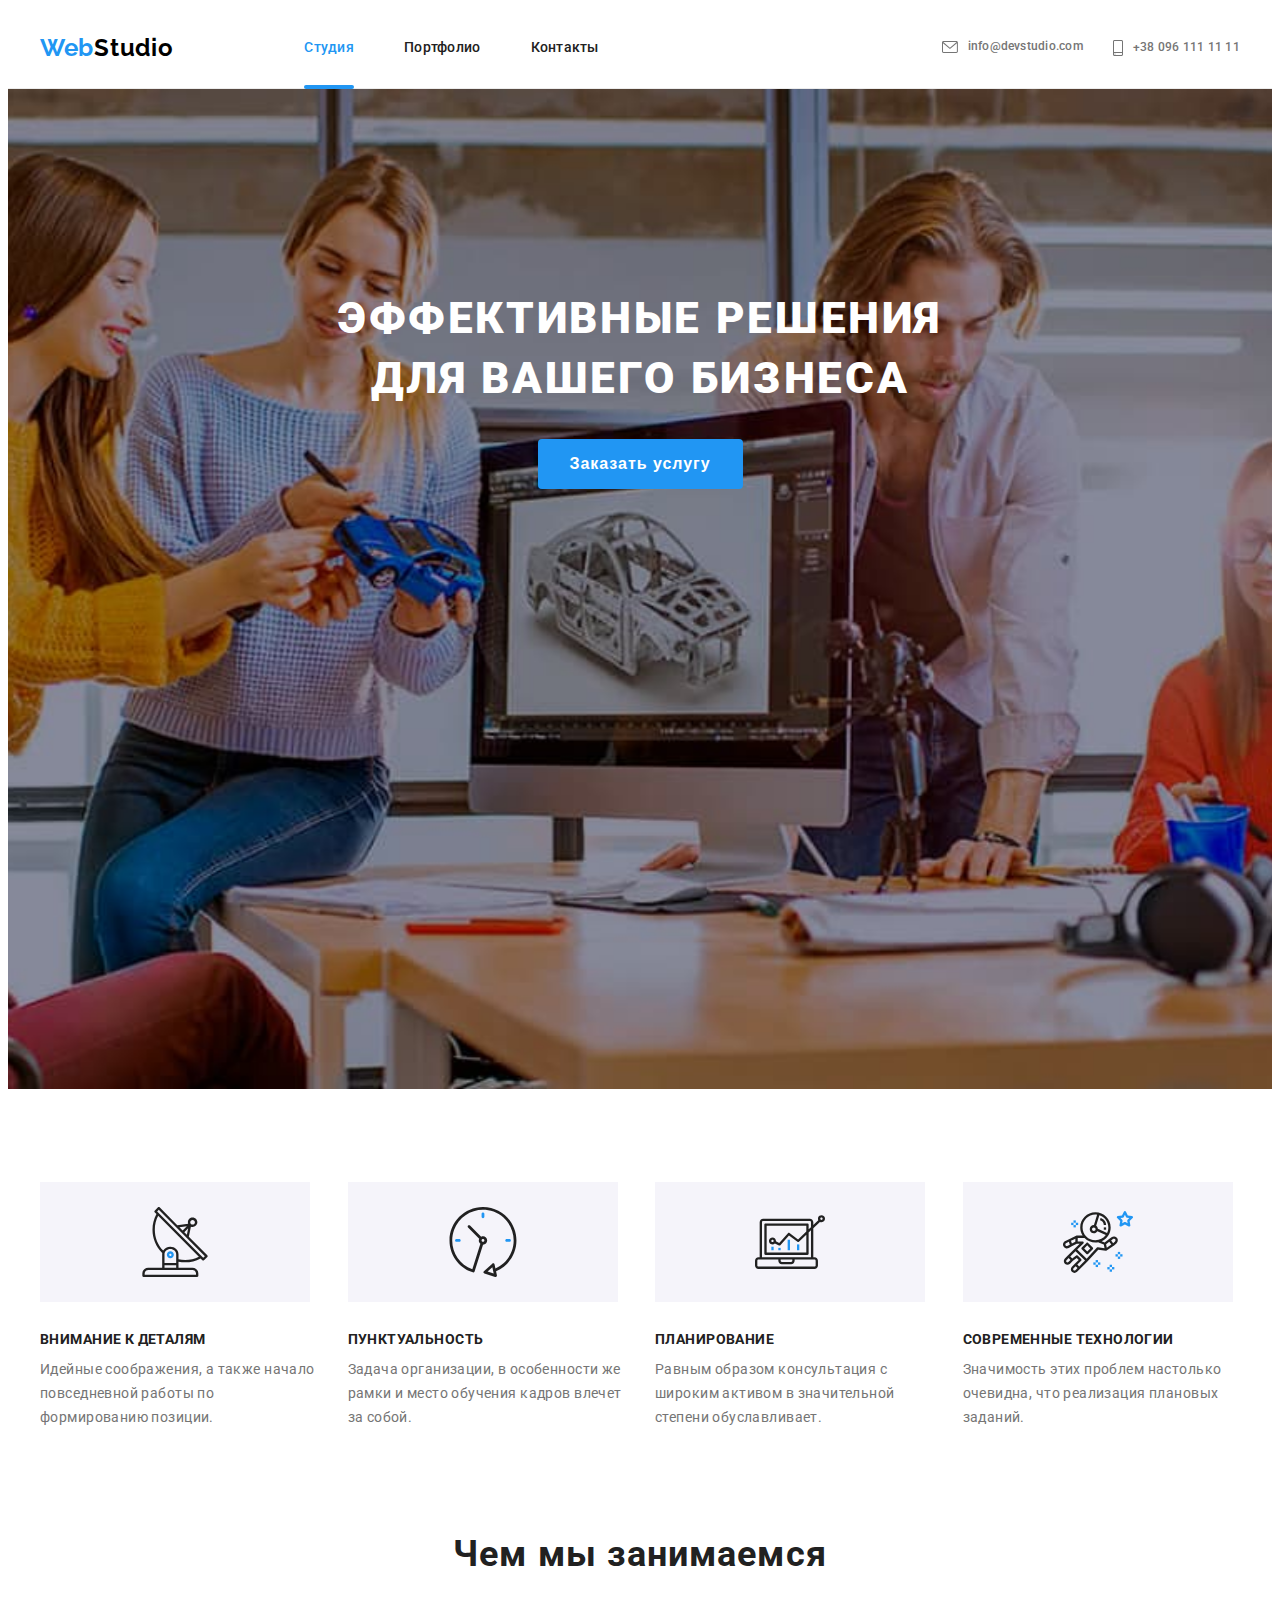
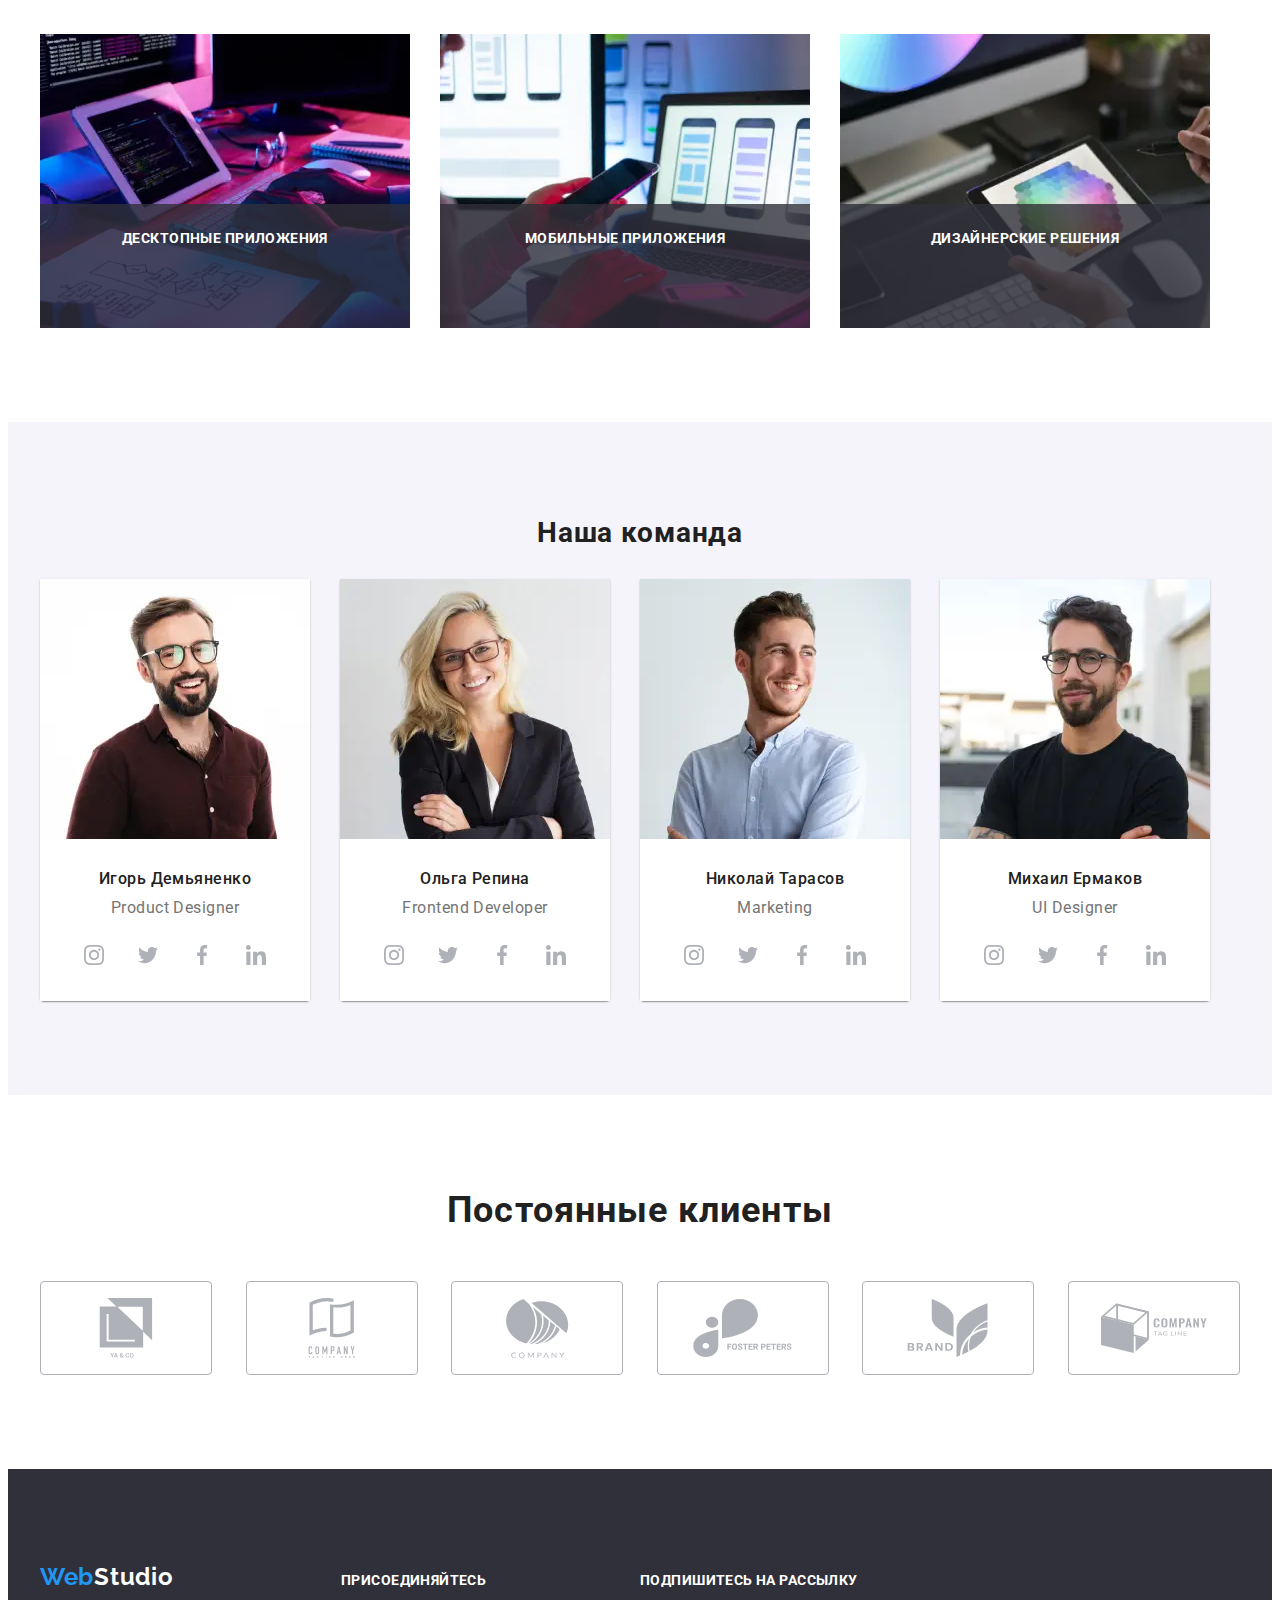
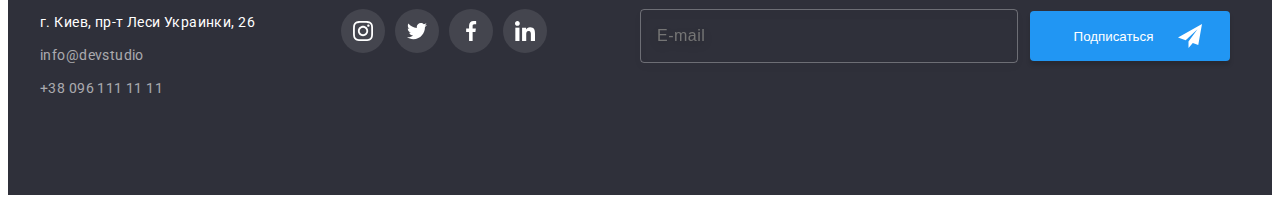
==== commit d93f1491: "fix" ====
--- a/index.html
+++ b/index.html
@@ -119,11 +119,9 @@
     <main>
       <!-- HERO -->
       <section class="hero">
-        <div class="hero__img container">
-          <div class="hero__container">
-            <h1 class="hero__title">Эффективные решения для вашего бизнеса</h1>
-            <button class="modal-button" type="button" data-modal-open>Заказать услугу</button>
-          </div>
+        <div class="hero__container">
+          <h1 class="hero__title">Эффективные решения для вашего бизнеса</h1>
+          <button class="modal-button" type="button" data-modal-open>Заказать услугу</button>
         </div>
       </section>
       <!-- SKILLS -->
--- a/css/main.min.css
+++ b/css/main.min.css
@@ -1 +1 @@
-:root{--main-font: "Roboto", sans-serif;--secondary-font: "Raleway", sans-serif;--accent-color: #2196f3;--color-font: #757575;--color-font-secondary: #212121;--color-white: #ffffff;--color-black: #000000;--color-back: #2f303a;--color-header-line: #ececec;--color-portfolio-border: #eeeeee;--color-back-gray: #f5f4fa;--color-back-hero: #c4c4c4;--color-back-button: #188ce8;--color-logo-border: #afb1b8;--transition-duration: 250ms;--transition-timing-function: cubic-bezier(0.4, 0, 0.2, 1)}.visually-hidden:not(focus):not(active){width:1px;height:1px;margin:-1px;border:0;padding:0;white-space:nowrap;clip-path:inset(100%);clip:rect(0 0 0 0);overflow:hidden}body{font-family:var(--main-font);color:var(--color-font);overflow-x:hidden}h1,h2,h3,h4,h5,h6,p{margin-top:0;margin-bottom:0}ul,ol{margin-top:0;margin-bottom:0;padding-left:0;padding-right:0}.list{list-style:none}.link{text-decoration:none}img{display:block;max-width:100%;height:auto}.container{padding-left:15px;padding-right:15px;margin:0 auto}@media screen and (min-width: 480px){.container{width:480px}}@media screen and (min-width: 768px){.container{width:768px}}@media screen and (min-width: 1200px){.container{width:1200px}}.section{padding-top:60px;padding-bottom:60px}@media screen and (min-width: 1200px){.section{padding-top:94px;padding-bottom:94px}}.header{padding:16px 0px;border-bottom:1px solid #ececec}.header__container{display:flex;justify-content:space-between;align-items:center}@media screen and (max-width: 767px){.header__mobile-menu-btn{border-color:rgba(0,0,0,0);border:none;padding:0;background-color:rgba(0,0,0,0)}.header__mobile-menu-icon{width:40px;height:40px;fill:var(--color-black);transition:fill var(--transition-duration) var(--transition-timing-function)}.header__mobile-menu-icon:hover,.header__mobile-menu-icon:focus{fill:var(--accent-color)}}@media screen and (min-width: 768px){.header{padding:0}.header__mobile-menu-btn{display:none}.header__nav-link{display:none}}.hero__img{width:480px;height:400px;padding-top:118px;padding-bottom:118px;background-image:url(../images/hero/hero-mob.jpg);background-repeat:no-repeat;background-position:center;background-size:cover}.hero__title{font-weight:900;font-size:26px;line-height:1.62;letter-spacing:.06em;text-transform:uppercase;color:var(--color-white);margin-bottom:30px}.hero__container{width:360px;text-align:center;margin:0 auto}@media(min-device-pixel-ratio: 2)and (max-width: 767px),(min-resolution: 192dpi)and (max-width: 767px),(min-resolution: 2dppx)and (max-width: 767px){.hero__img{background-image:url(../images/hero/hero-mob@2x.jpg)}}@media screen and (min-width: 768px){.hero__img{background-image:url(../images/hero/hero-tablet.jpg);width:768px}}@media(min-device-pixel-ratio: 2)and (min-width: 768px),(min-resolution: 192dpi)and (min-width: 768px),(min-resolution: 2dppx)and (min-width: 768px){.hero__img{background-image:url(../images/hero/hero-tablet@2x.jpg)}}@media screen and (min-width: 1200px){.hero__img{background-image:url(../images/hero/hero-desktop.jpg);width:1600px;height:600px;padding-top:200px;padding-bottom:200px}.hero__title{font-size:44px;line-height:1.36}.hero__container{width:696px}}@media(min-device-pixel-ratio: 2)and (min-width: 1200px),(min-resolution: 192dpi)and (min-width: 1200px),(min-resolution: 2dppx)and (min-width: 1200px){.hero__img{background-image:url(../images/hero/hero-desktop@2x.jpg)}}.modal{position:absolute;top:50%;left:50%;transform:translate(-50%, -50%);width:450px;height:609px;padding:40px;background:var(--color-white);box-shadow:0px 1px 3px rgba(0,0,0,.12),0px 1px 1px rgba(0,0,0,.14),0px 2px 1px rgba(0,0,0,.2);border-radius:4px}.modal-close-button{position:absolute;top:8px;right:8px;width:30px;height:30px;padding:0;background:var(--color-white);border:1px solid rgba(0,0,0,.1);box-sizing:border-box;border-radius:50%;cursor:pointer}.modal-close-button__icon{width:11px;height:11px;fill:var(--color-black);transition:fill var(--transition-duration) var(--transition-timing-function)}.modal-close-button__icon:hover,.modal-close-button__icon:focus{fill:var(--accent-color)}@media screen and (min-width: 1200px){.modal{width:528px;height:581px}}.skills__item:not(:first-child){margin-top:30px}.skills__logo{display:flex;justify-content:center;align-items:center;width:450px;height:120px;background-color:var(--color-back-gray);margin-bottom:30px}.skills__icon{width:70px;height:70px}.skills__subtitle{font-size:14px;line-height:1.14;letter-spacing:.03em;text-transform:uppercase;color:var(--color-font-secondary);text-align:center;margin-bottom:10px}.skills__text{font-size:14px;line-height:1.71;letter-spacing:.03em}@media screen and (min-width: 768px){.skills__list{display:flex;flex-wrap:wrap}.skills__item{width:354px;margin-right:30px;margin-bottom:30px}.skills__item:nth-child(2n){margin-right:0}.skills__item:nth-last-child(-n+2){margin-bottom:0}.skills__item:not(:first-child){margin-top:0}.skills__subtitle{text-align:left}.skills__logo{width:354px}}@media screen and (min-width: 1200px){.skills__list{flex-wrap:nowrap}.skills__item{margin:0;margin-left:30px}.skills__item:first-child{margin-left:0}.skills__logo{width:270px}}@media screen and (max-width: 1199px){.products{display:none}}.products__contaiter{padding-top:0;padding-bottom:94px}.products__title{font-size:36px;line-height:1.67;text-align:center;letter-spacing:.03em;color:var(--color-font-secondary);margin-bottom:50px}.products__list{display:flex}.products__item{margin-left:30px}.products__item:first-child{margin-left:0}.products__box{position:relative}.products__desc{position:absolute;bottom:0;padding-top:27px;padding-bottom:27px;width:370px;height:70px;font-weight:700;font-size:14px;line-height:1.14;color:var(--color-white);text-align:center;letter-spacing:.03em;text-transform:uppercase;background:rgba(47,48,58,.8)}.specialists{background-color:var(--color-back-gray)}.specialists__title{font-size:28px;line-height:1.19;text-align:center;letter-spacing:.03em;color:var(--color-font-secondary);margin-bottom:30px}.specialists__item{margin-bottom:30px;box-shadow:0px 1px 1px rgba(0,0,0,.2),0px 1px 1px rgba(0,0,0,.14),0px 1px 3px rgba(0,0,0,.12);border-bottom-left-radius:4px;border-bottom-right-radius:4px}.specialists__item:last-child{margin-bottom:0}.specialists__content{padding-top:30px;padding-bottom:24px;background-color:var(--color-white)}.specialists__name{font-weight:500;font-size:16px;line-height:1.19;color:var(--color-font-secondary);text-align:center;letter-spacing:.03em;margin-bottom:10px}.specialists__profession{font-size:16px;line-height:1.19;text-align:center;letter-spacing:.03em;margin-bottom:16px}@media screen and (min-width: 768px){.specialists__list{display:flex;flex-wrap:wrap}.specialists__item{margin-right:30px;margin-bottom:30px}.specialists__item:nth-child(2n){margin-right:0}.specialists__item:nth-last-child(-n+2){margin-bottom:0}}@media screen and (min-width: 1200px){.specialists__item{margin:0;margin-left:30px}.specialists__item:first-child{margin-left:0}}.clients__title{font-size:28px;line-height:1.19;text-align:center;letter-spacing:.03em;color:var(--color-font-secondary);margin-bottom:30px}.clients__list{display:flex;justify-content:center;flex-wrap:wrap}.clients__item{margin-bottom:30px}.clients__item:nth-child(2n){margin-right:0}.clients__item:nth-last-child(-n+1){margin-bottom:0}.clients__link{display:flex;justify-content:center;align-items:center;width:210px;height:92px;border:1px solid var(--color-logo-border);border-radius:4px;transition:border var(--transition-duration) var(--transition-timing-function)}.clients__link:hover,.clients__link:focus{border:1px solid var(--accent-color)}.clients__icon{width:106px;height:60px;fill:var(--color-logo-border);transition:fill var(--transition-duration) var(--transition-timing-function)}.clients__link:hover .clients__icon,.clients__link:focus .clients__icon{fill:var(--accent-color)}@media screen and (min-width: 768px){.clients__list{justify-content:space-between}.clients__item:nth-child(n+3){margin-bottom:0}.clients__link{width:226px}}@media screen and (min-width: 1200px){.clients__title{font-size:36px;line-height:1.17;margin-bottom:50px}.clients__list{flex-wrap:nowrap}.clients__item{margin-bottom:0}.clients__item:last-child{margin-right:0}.clients__link{width:170px}}.footer{background:var(--color-back)}.footer__address{text-align:center}.footer__container{display:flex;flex-direction:column;align-items:center}@media screen and (min-width: 768px){.footer__container{flex-direction:row;flex-wrap:wrap;justify-content:center;align-items:baseline}.footer__address{margin-right:165px}}@media screen and (min-width: 1200px){.footer__container{justify-content:start}.footer__address{text-align:left;margin-right:70px}.footer .footer__email-input{margin-left:93px}}.projects__item{width:450px;margin-bottom:30px;cursor:pointer}.projects__item:last-child{margin-bottom:0}.projects__item:focus,.projects__item:hover{box-shadow:1px 4px 6px rgba(0,0,0,.16),0px 4px 4px rgba(0,0,0,.06),0px 1px 1px rgba(0,0,0,.12)}.projects__wrapper{position:relative;overflow:hidden}.projects__overlay{position:absolute;top:0;left:0;width:100%;height:100%;padding:63px 24px;font-size:18px;line-height:1.56;letter-spacing:.03em;color:var(--color-white);background-color:rgba(33,150,243,.9);overflow:auto;transform:translateY(100%);transition:transform var(--transition-duration) var(--transition-timing-function)}.projects__wrapper:hover .projects__overlay,.projects__wrapper:focus .projects__overlay{transform:translateY(0%)}.projects__title{font-size:18px;line-height:2;letter-spacing:.06em;color:var(--color-font-secondary);margin-bottom:4px}.projects__aside{padding:20px 24px;border:1px solid var(--color-portfolio-border);border-top:0}.projects__resource{font-size:16px;line-height:1.88;letter-spacing:.03em}@media screen and (min-width: 768px){.projects{display:flex;flex-wrap:wrap}.projects__item{width:354px;margin-right:30px}.projects__item:nth-child(2n){margin-right:0}.projects__aside_first{padding-bottom:56px}}@media screen and (min-width: 1200px){.projects__item{width:370px}.projects__item:nth-child(2n){margin-right:30px}.projects__item:nth-child(3n){margin-right:0}.projects__item:nth-child(n+7){margin-bottom:0}.projects__aside_first{padding-bottom:20px}}.logo{font-family:var(--secondary-font);font-weight:700;font-size:24px;line-height:1.167;letter-spacing:.03em}.logo__accent-primary{color:var(--accent-color)}.logo__accent-secondary_header{color:var(--color-black)}.logo__accent-secondary_footer{color:var(--color-white)}@media screen and (max-width: 768px){.menu{display:none}}@media screen and (min-width: 768px){.menu{display:flex;margin-left:88px;margin-right:84px}.menu__item+.menu__item{margin-left:50px}.menu__link{position:relative;display:block;padding-top:32px;padding-bottom:32px;font-weight:500;font-size:14px;line-height:1.14;letter-spacing:.02em;color:var(--color-font-secondary);transition:color var(--transition-duration) var(--transition-timing-function)}.menu__link:hover,.menu__link:focus{color:var(--accent-color)}.menu__link.current{color:var(--accent-color)}.menu .current::after{position:absolute;bottom:-1px;display:block;content:"";width:100%;height:4px;border-radius:2px;background-color:var(--accent-color)}}@media screen and (min-width: 768px)and (min-width: 1200px){.menu{margin-left:93px;margin-right:305px}}@media screen and (max-width: 767px){.contacts{display:none}}@media screen and (min-width: 768px){.contacts__item+.contacts__item{margin-top:10px}.contacts__link{display:flex;align-items:center;font-weight:500;font-size:12px;line-height:1.17;letter-spacing:.02em;color:var(--color-font);transition:color var(--transition-duration) var(--transition-timing-function)}.contacts__link:hover,.contacts__link:focus{color:var(--accent-color)}.contacts__icon-envelope{width:14px;height:10px;margin-right:8px;fill:var(--color-font);transition:fill var(--transition-duration) var(--transition-timing-function)}.contacts__link:hover .contacts__icon-envelope,.contacts__link:focus .contacts__icon-envelope{fill:var(--accent-color)}.contacts__icon-smartphone{width:10px;height:14px;margin-right:8px;fill:var(--color-font);transition:fill var(--transition-duration) var(--transition-timing-function)}.contacts__link:hover .contacts__icon-smartphone,.contacts__link:focus .contacts__icon-smartphone{fill:var(--accent-color)}}@media screen and (min-width: 1200px){.contacts{display:flex}.contacts__item+.contacts__item{margin-top:0;margin-left:30px;margin-right:auto}.contacts__link{padding-top:32px;padding-bottom:32px;font-style:14px;line-height:1.14}.contacts__icon-envelope{width:16px;height:12px;margin-right:10px}.contacts__icon-smartphone{width:10px;height:16px;margin-right:10px}}.modal-button{font-weight:700;font-size:16px;line-height:1.87;letter-spacing:.06em;color:var(--color-white);background-color:var(--accent-color);cursor:pointer;border-radius:4px;border:0;padding:10px 32px;transition:background var(--transition-duration) var(--transition-timing-function),box-shadow var(--transition-duration) var(--transition-timing-function)}.modal-button:hover,.modal-button:focus{background:var(--color-back-button);box-shadow:0px 4px 4px rgba(0,0,0,.15)}.social-list{display:flex;justify-content:center}.social-list__item{margin-left:10px}.social-list__item:first-child{margin-left:0}.social-list__link{width:44px;height:44px;background-color:var(--color-white);border-radius:50%;display:flex;justify-content:center;align-items:center;transition:background var(--transition-duration) var(--transition-timing-function)}.social-list__link:hover,.social-list__link:focus{background:var(--accent-color)}.social-list__icon{width:20px;height:20px;fill:var(--color-logo-border);transition:fill var(--transition-duration) var(--transition-timing-function)}.social-list__link:hover .social-list__icon,.social-list__link:focus .social-list__icon{fill:var(--color-white)}.footer-socials{width:206px}.footer-socials__title{font-size:14px;line-height:1.14;text-align:center;letter-spacing:.03em;color:var(--color-white);text-transform:uppercase;margin-bottom:20px}.footer-socials__list{display:flex;justify-content:space-between}.footer-socials__link{display:flex;justify-content:center;align-items:center;width:44px;height:44px;border-radius:50%;background-color:rgba(255,255,255,.1);transition:background var(--transition-duration) var(--transition-timing-function)}.footer-socials__link:focus,.footer-socials__link:hover{background:var(--accent-color)}.footer-socials__icon{width:20px;height:20px;fill:var(--color-white)}@media screen and (min-width: 768px){.footer-socials{padding:0}}@media screen and (min-width: 1200px){.footer-socials__title{text-align:left}}.address{width:231px}.address__place{font-style:normal;font-size:14px;line-height:1.71;letter-spacing:.03em;color:var(--color-white);margin-top:20px}.address__item{margin-top:8px}.address__link{font-style:normal;font-size:14px;line-height:1.71;letter-spacing:.03em;color:rgba(255,255,255,.6);transition:color var(--transition-duration) var(--transition-timing-function)}.address__link:hover,.address__link:focus{color:var(--accent-color)}@media screen and (min-width: 1200px){.address__item{margin-top:9px}}.subscribe__title{font-weight:700;font-size:14px;line-height:1.14;letter-spacing:.03em;text-transform:uppercase;color:var(--color-white);text-align:center;margin-bottom:20px}.subscribe__form{display:flex;flex-direction:column;align-items:center}.subscribe__email-input{width:450px;height:50px;background-color:rgba(0,0,0,0);border:1px solid rgba(255,255,255,.3);filter:drop-shadow(0px 4px 4px rgba(0, 0, 0, 0.15));border-radius:4px;padding-left:16px;color:var(--color-white);outline:none;margin-bottom:20px}.subscribe__email-input::placeholder{font-weight:normal;font-size:16px;line-height:1.25;letter-spacing:.03em}.subscribe__box-btn{position:relative;display:inline-block}@media screen and (min-width: 768px){.subscribe__title{margin-top:60px}}@media screen and (min-width: 1200px){.subscribe__title{margin-top:0;text-align:left}.subscribe__email-input{width:358px;margin-right:12px}.subscribe__form{flex-direction:row;align-items:baseline}}.btn-box__btn{width:200px;height:50px;background:#2196f3;box-shadow:0px 4px 4px rgba(0,0,0,.15);border-radius:4px;border:0;color:var(--color-white);padding:10px 62px 10px 29px}.btn-box__icon{position:absolute;top:13px;left:148px;width:24px;height:24px}.modal-form{display:flex;flex-direction:column}.modal-form__head{margin-bottom:12px;font-weight:700;font-size:20px;line-height:1.15;text-align:center;letter-spacing:.03em;color:var(--color-font-secondary)}.modal-form__name{font-size:12px;line-height:1.17;margin-bottom:4px}.modal-form__input-wrapper{position:relative;display:block;margin-bottom:10px}.modal-form__input{width:100%;height:40px;border:1px solid rgba(33,33,33,.2);border-radius:4px;padding-left:42px;transition:border-color var(--transition-duration) var(--transition-timing-function)}.modal-form__input:focus{border-color:var(--accent-color);outline:none}.modal-form__icon{position:absolute;top:50%;left:12px;transform:translateY(-50%);width:18px;height:18px;display:block;transition:fill var(--transition-duration) var(--transition-timing-function)}.modal-form__input:focus+.modal-form__icon{fill:var(--accent-color)}.modal-form__message{width:100%;height:120px;border:1px solid rgba(33,33,33,.2);border-radius:4px;margin-bottom:20px;resize:none;padding:12px 16px;transition:border-color var(--transition-duration) var(--transition-timing-function)}.modal-form__message::placeholder{font-size:12px;line-height:1.17;letter-spacing:.01em;color:rgba(117,117,117,.5)}.modal-form__message:focus{border-color:var(--accent-color);outline:none}.modal-form__checkbox-policy{font-size:14px;line-height:1.71;letter-spacing:.03em;color:var(--color-font);margin-left:7px}.modal-form__checkbox-policy::before{display:inline-block;vertical-align:middle;content:"";background-image:url(../images/checkbox.svg);width:16px;height:15px;transition:background-image var(--transition-duration) var(--transition-timing-function)}.modal-form .modal-form__checkbox:checked+.modal-form__checkbox-policy::before{background-image:url(../images/checkbox-active.svg);border-radius:2px}.modal-form__btn{align-self:center;font-weight:700;font-size:16px;line-height:1.87;letter-spacing:.06em;color:var(--color-white);background:var(--accent-color);box-shadow:0px 4px 4px rgba(0,0,0,.15);border-radius:4px;border:0px;cursor:pointer;padding:10px 55px;margin-top:30px;transition:background var(--transition-duration) var(--transition-timing-function)}.modal-form__btn:focus,.modal-form__btn:hover{background:var(--color-back-button)}.backdrop{position:fixed;top:0;left:0;width:100vw;height:100vh;z-index:100;background:rgba(0,0,0,.2);transition:opacity var(--transition-duration) var(--transition-timing-function),visibility var(--transition-duration) var(--transition-timing-function)}.is-hidden{opacity:0;visibility:hidden;pointer-events:none}.filter__list{display:flex;flex-wrap:wrap;margin-bottom:40px}.filter__item{margin-right:8px;margin-bottom:15px}.filter__item:nth-child(n+4){margin-bottom:0}.filter__button{font-family:Roboto;font-weight:500;font-size:16px;line-height:1.62;letter-spacing:.03em;color:var(--color-font-secondary);cursor:pointer;background:var(--color-back-gray);border-radius:4px;border:0px;padding:6px 22px;transition:color var(--transition-duration) var(--transition-timing-function),background var(--transition-duration) var(--transition-timing-function),box-shadow var(--transition-duration) var(--transition-timing-function)}.filter__button:hover,.filter__button:focus{color:var(--color-white);background:var(--accent-color);box-shadow:0px 2px 2px rgba(0,0,0,.12),0px 1px 2px rgba(0,0,0,.08),0px 3px 1px rgba(0,0,0,.1)}@media screen and (min-width: 768px){.filter__list{justify-content:center;margin-bottom:30px}.filter__item{margin-bottom:0}}@media screen and (min-width: 1200px){.filter__list{margin-bottom:50px}}@media screen and (max-width: 767px){.mobile-menu{position:fixed;top:0;left:0;width:100vw;height:100vh;overflow:auto;z-index:1;background-color:var(--color-white);opacity:0;visibility:hidden;pointer-events:none}.mobile-menu__btn{border-color:rgba(0,0,0,0);border:none;padding:0}.mobile-menu__container{position:relative;padding-top:48px;padding-bottom:48px;padding-left:25px}.mobile-menu__icon{position:absolute;top:10px;right:0;width:40px;height:40px;fill:var(--color-font-secondary);transition:fill var(--transition-duration) var(--transition-timing-function)}.mobile-menu__icon:hover,.mobile-menu__icon:focus{fill:var(--accent-color)}.mobile-menu__nav-item{margin-bottom:32px}.mobile-menu__nav-item:last-child{margin-bottom:0}.mobile-menu__nav-link{font-weight:500;font-size:40px;line-height:1.175;letter-spacing:.02em;color:var(--color-font-secondary)}.mobile-menu__nav-link.current{color:var(--accent-color)}.mobile-menu__contacts{padding-top:302px;margin-bottom:64px}.mobile-menu__contacts-item{margin-bottom:32px}.mobile-menu__contacts-item:last-child{margin-bottom:0}.mobile-menu__tel-link{font-weight:500;font-size:34px;line-height:1.18;letter-spacing:.02em;color:var(--accent-color)}.mobile-menu__site-link{font-weight:500;font-size:24px;line-height:1.17;letter-spacing:.02em;color:var(--color-font)}.mobile-menu__social-list{display:flex}.mobile-menu__social-list-item:not(:last-child)::after{content:"";width:22px;border:.5px solid rgba(33,33,33,.2);margin-left:10px;margin-right:10px}.mobile-menu__social-list-link{font-weight:500;font-size:18px;line-height:1.22;letter-spacing:.02em;color:var(--accent-color)}.mobile-menu.is-open{opacity:1;visibility:visible;pointer-events:auto}}@media screen and (min-width: 768px){.mobile-menu{display:none}}/*# sourceMappingURL=main.min.css.map */+:root{--main-font: "Roboto", sans-serif;--secondary-font: "Raleway", sans-serif;--accent-color: #2196f3;--color-font: #757575;--color-font-secondary: #212121;--color-white: #ffffff;--color-black: #000000;--color-back: #2f303a;--color-header-line: #ececec;--color-portfolio-border: #eeeeee;--color-back-gray: #f5f4fa;--color-back-hero: #c4c4c4;--color-back-button: #188ce8;--color-logo-border: #afb1b8;--transition-duration: 250ms;--transition-timing-function: cubic-bezier(0.4, 0, 0.2, 1)}.visually-hidden:not(focus):not(active){width:1px;height:1px;margin:-1px;border:0;padding:0;white-space:nowrap;clip-path:inset(100%);clip:rect(0 0 0 0);overflow:hidden}body{font-family:var(--main-font);color:var(--color-font)}h1,h2,h3,h4,h5,h6,p{margin-top:0;margin-bottom:0}ul,ol{margin-top:0;margin-bottom:0;padding-left:0;padding-right:0}.list{list-style:none}.link{text-decoration:none}img{display:block;max-width:100%;height:auto}.container{padding-left:15px;padding-right:15px}@media screen and (min-width: 480px){.container{width:480px;margin:0 auto}}@media screen and (min-width: 768px){.container{width:768px}}@media screen and (min-width: 1200px){.container{width:1200px}}.section{padding-top:60px;padding-bottom:60px}@media screen and (min-width: 1200px){.section{padding-top:94px;padding-bottom:94px}}.header{padding:16px 0px;border-bottom:1px solid #ececec}.header__container{display:flex;justify-content:space-between;align-items:center}@media screen and (max-width: 767px){.header__mobile-menu-btn{border-color:rgba(0,0,0,0);border:none;padding:0;background-color:rgba(0,0,0,0)}.header__mobile-menu-icon{width:40px;height:40px;fill:var(--color-black);transition:fill var(--transition-duration) var(--transition-timing-function)}.header__mobile-menu-icon:hover,.header__mobile-menu-icon:focus{fill:var(--accent-color)}}@media screen and (min-width: 768px){.header{padding:0}.header__mobile-menu-btn{display:none}.header__nav-link{display:none}}.hero{margin:0 auto;max-width:480px;min-height:400px;padding-top:118px;padding-bottom:118px;background-image:url(../images/hero/hero-mob.jpg);background-repeat:no-repeat;background-position:center;background-size:cover}.hero__title{font-weight:900;font-size:26px;line-height:1.62;letter-spacing:.06em;text-transform:uppercase;color:var(--color-white);margin-bottom:30px}.hero__container{width:360px;text-align:center;margin:0 auto}@media(min-device-pixel-ratio: 2)and (max-width: 767px),(min-resolution: 192dpi)and (max-width: 767px),(min-resolution: 2dppx)and (max-width: 767px){.hero{background-image:url(../images/hero/hero-mob@2x.jpg)}}@media screen and (min-width: 768px){.hero{background-image:url(../images/hero/hero-tablet.jpg);max-width:768px}}@media(min-device-pixel-ratio: 2)and (min-width: 768px),(min-resolution: 192dpi)and (min-width: 768px),(min-resolution: 2dppx)and (min-width: 768px){.hero{background-image:url(../images/hero/hero-tablet@2x.jpg)}}@media screen and (min-width: 1200px){.hero{background-image:url(../images/hero/hero-desktop.jpg);max-width:1600px;min-height:600px;padding-top:200px;padding-bottom:200px}.hero__title{font-size:44px;line-height:1.36}.hero__container{width:696px}}@media(min-device-pixel-ratio: 2)and (min-width: 1200px),(min-resolution: 192dpi)and (min-width: 1200px),(min-resolution: 2dppx)and (min-width: 1200px){.hero{background-image:url(../images/hero/hero-desktop@2x.jpg)}}.modal{position:absolute;top:50%;left:50%;transform:translate(-50%, -50%);width:450px;height:609px;padding:40px;background:var(--color-white);box-shadow:0px 1px 3px rgba(0,0,0,.12),0px 1px 1px rgba(0,0,0,.14),0px 2px 1px rgba(0,0,0,.2);border-radius:4px}.modal-close-button{position:absolute;top:8px;right:8px;width:30px;height:30px;padding:0;background:var(--color-white);border:1px solid rgba(0,0,0,.1);box-sizing:border-box;border-radius:50%;cursor:pointer}.modal-close-button__icon{width:11px;height:11px;fill:var(--color-black);transition:fill var(--transition-duration) var(--transition-timing-function)}.modal-close-button__icon:hover,.modal-close-button__icon:focus{fill:var(--accent-color)}@media screen and (min-width: 1200px){.modal{width:528px;height:581px}}.skills__item:not(:first-child){margin-top:30px}.skills__logo{display:flex;justify-content:center;align-items:center;width:450px;height:120px;background-color:var(--color-back-gray);margin-bottom:30px}.skills__icon{width:70px;height:70px}.skills__subtitle{font-size:14px;line-height:1.14;letter-spacing:.03em;text-transform:uppercase;color:var(--color-font-secondary);text-align:center;margin-bottom:10px}.skills__text{font-size:14px;line-height:1.71;letter-spacing:.03em}@media screen and (min-width: 768px){.skills__list{display:flex;flex-wrap:wrap}.skills__item{width:354px;margin-right:30px;margin-bottom:30px}.skills__item:nth-child(2n){margin-right:0}.skills__item:nth-last-child(-n+2){margin-bottom:0}.skills__item:not(:first-child){margin-top:0}.skills__subtitle{text-align:left}.skills__logo{width:354px}}@media screen and (min-width: 1200px){.skills__list{flex-wrap:nowrap}.skills__item{margin:0;margin-left:30px}.skills__item:first-child{margin-left:0}.skills__logo{width:270px}}@media screen and (max-width: 1199px){.products{display:none}}.products__contaiter{padding-top:0;padding-bottom:94px}.products__title{font-size:36px;line-height:1.67;text-align:center;letter-spacing:.03em;color:var(--color-font-secondary);margin-bottom:50px}.products__list{display:flex}.products__item{margin-left:30px}.products__item:first-child{margin-left:0}.products__box{position:relative}.products__desc{position:absolute;bottom:0;padding-top:27px;padding-bottom:27px;width:370px;height:70px;font-weight:700;font-size:14px;line-height:1.14;color:var(--color-white);text-align:center;letter-spacing:.03em;text-transform:uppercase;background:rgba(47,48,58,.8)}.specialists{background-color:var(--color-back-gray)}.specialists__title{font-size:28px;line-height:1.19;text-align:center;letter-spacing:.03em;color:var(--color-font-secondary);margin-bottom:30px}.specialists__item{margin-bottom:30px;box-shadow:0px 1px 1px rgba(0,0,0,.2),0px 1px 1px rgba(0,0,0,.14),0px 1px 3px rgba(0,0,0,.12);border-bottom-left-radius:4px;border-bottom-right-radius:4px}.specialists__item:last-child{margin-bottom:0}.specialists__content{padding-top:30px;padding-bottom:24px;background-color:var(--color-white)}.specialists__name{font-weight:500;font-size:16px;line-height:1.19;color:var(--color-font-secondary);text-align:center;letter-spacing:.03em;margin-bottom:10px}.specialists__profession{font-size:16px;line-height:1.19;text-align:center;letter-spacing:.03em;margin-bottom:16px}@media screen and (min-width: 768px){.specialists__list{display:flex;flex-wrap:wrap}.specialists__item{margin-right:30px;margin-bottom:30px}.specialists__item:nth-child(2n){margin-right:0}.specialists__item:nth-last-child(-n+2){margin-bottom:0}}@media screen and (min-width: 1200px){.specialists__item{margin:0;margin-left:30px}.specialists__item:first-child{margin-left:0}}.clients__title{font-size:28px;line-height:1.19;text-align:center;letter-spacing:.03em;color:var(--color-font-secondary);margin-bottom:30px}.clients__list{display:flex;justify-content:center;flex-wrap:wrap}.clients__item{margin-bottom:30px}.clients__item:nth-child(2n){margin-right:0}.clients__item:nth-last-child(-n+1){margin-bottom:0}.clients__link{display:flex;justify-content:center;align-items:center;width:210px;height:92px;border:1px solid var(--color-logo-border);border-radius:4px;transition:border var(--transition-duration) var(--transition-timing-function)}.clients__link:hover,.clients__link:focus{border:1px solid var(--accent-color)}.clients__icon{width:106px;height:60px;fill:var(--color-logo-border);transition:fill var(--transition-duration) var(--transition-timing-function)}.clients__link:hover .clients__icon,.clients__link:focus .clients__icon{fill:var(--accent-color)}@media screen and (min-width: 768px){.clients__list{justify-content:space-between}.clients__item:nth-child(n+3){margin-bottom:0}.clients__link{width:226px}}@media screen and (min-width: 1200px){.clients__title{font-size:36px;line-height:1.17;margin-bottom:50px}.clients__list{flex-wrap:nowrap}.clients__item{margin-bottom:0}.clients__item:last-child{margin-right:0}.clients__link{width:170px}}.footer{background:var(--color-back)}.footer__address{text-align:center}.footer__container{display:flex;flex-direction:column;align-items:center}@media screen and (min-width: 768px){.footer__container{flex-direction:row;flex-wrap:wrap;justify-content:center;align-items:baseline}.footer__address{margin-right:165px}}@media screen and (min-width: 1200px){.footer__container{justify-content:start}.footer__address{text-align:left;margin-right:70px}.footer .footer__email-input{margin-left:93px}}.projects__item{width:450px;margin-bottom:30px;cursor:pointer}.projects__item:last-child{margin-bottom:0}.projects__item:focus,.projects__item:hover{box-shadow:1px 4px 6px rgba(0,0,0,.16),0px 4px 4px rgba(0,0,0,.06),0px 1px 1px rgba(0,0,0,.12)}.projects__wrapper{position:relative;overflow:hidden}.projects__overlay{position:absolute;top:0;left:0;width:100%;height:100%;padding:63px 24px;font-size:18px;line-height:1.56;letter-spacing:.03em;color:var(--color-white);background-color:rgba(33,150,243,.9);overflow:auto;transform:translateY(100%);transition:transform var(--transition-duration) var(--transition-timing-function)}.projects__wrapper:hover .projects__overlay,.projects__wrapper:focus .projects__overlay{transform:translateY(0%)}.projects__title{font-size:18px;line-height:2;letter-spacing:.06em;color:var(--color-font-secondary);margin-bottom:4px}.projects__aside{padding:20px 24px;border:1px solid var(--color-portfolio-border);border-top:0}.projects__resource{font-size:16px;line-height:1.88;letter-spacing:.03em}@media screen and (min-width: 768px){.projects{display:flex;flex-wrap:wrap}.projects__item{width:354px;margin-right:30px}.projects__item:nth-child(2n){margin-right:0}.projects__aside_first{padding-bottom:56px}}@media screen and (min-width: 1200px){.projects__item{width:370px}.projects__item:nth-child(2n){margin-right:30px}.projects__item:nth-child(3n){margin-right:0}.projects__item:nth-child(n+7){margin-bottom:0}.projects__aside_first{padding-bottom:20px}}.logo{font-family:var(--secondary-font);font-weight:700;font-size:24px;line-height:1.167;letter-spacing:.03em}.logo__accent-primary{color:var(--accent-color)}.logo__accent-secondary_header{color:var(--color-black)}.logo__accent-secondary_footer{color:var(--color-white)}@media screen and (max-width: 768px){.menu{display:none}}@media screen and (min-width: 768px){.menu{display:flex;margin-left:88px;margin-right:84px}.menu__item+.menu__item{margin-left:50px}.menu__link{position:relative;display:block;padding-top:32px;padding-bottom:32px;font-weight:500;font-size:14px;line-height:1.14;letter-spacing:.02em;color:var(--color-font-secondary);transition:color var(--transition-duration) var(--transition-timing-function)}.menu__link:hover,.menu__link:focus{color:var(--accent-color)}.menu__link.current{color:var(--accent-color)}.menu .current::after{position:absolute;bottom:-1px;display:block;content:"";width:100%;height:4px;border-radius:2px;background-color:var(--accent-color)}}@media screen and (min-width: 768px)and (min-width: 1200px){.menu{margin-left:93px;margin-right:305px}}@media screen and (max-width: 767px){.contacts{display:none}}@media screen and (min-width: 768px){.contacts__item+.contacts__item{margin-top:10px}.contacts__link{display:flex;align-items:center;font-weight:500;font-size:12px;line-height:1.17;letter-spacing:.02em;color:var(--color-font);transition:color var(--transition-duration) var(--transition-timing-function)}.contacts__link:hover,.contacts__link:focus{color:var(--accent-color)}.contacts__icon-envelope{width:14px;height:10px;margin-right:8px;fill:var(--color-font);transition:fill var(--transition-duration) var(--transition-timing-function)}.contacts__link:hover .contacts__icon-envelope,.contacts__link:focus .contacts__icon-envelope{fill:var(--accent-color)}.contacts__icon-smartphone{width:10px;height:14px;margin-right:8px;fill:var(--color-font);transition:fill var(--transition-duration) var(--transition-timing-function)}.contacts__link:hover .contacts__icon-smartphone,.contacts__link:focus .contacts__icon-smartphone{fill:var(--accent-color)}}@media screen and (min-width: 1200px){.contacts{display:flex}.contacts__item+.contacts__item{margin-top:0;margin-left:30px;margin-right:auto}.contacts__link{padding-top:32px;padding-bottom:32px;font-style:14px;line-height:1.14}.contacts__icon-envelope{width:16px;height:12px;margin-right:10px}.contacts__icon-smartphone{width:10px;height:16px;margin-right:10px}}.modal-button{font-weight:700;font-size:16px;line-height:1.87;letter-spacing:.06em;color:var(--color-white);background-color:var(--accent-color);cursor:pointer;border-radius:4px;border:0;padding:10px 32px;transition:background var(--transition-duration) var(--transition-timing-function),box-shadow var(--transition-duration) var(--transition-timing-function)}.modal-button:hover,.modal-button:focus{background:var(--color-back-button);box-shadow:0px 4px 4px rgba(0,0,0,.15)}.social-list{display:flex;justify-content:center}.social-list__item{margin-left:10px}.social-list__item:first-child{margin-left:0}.social-list__link{width:44px;height:44px;background-color:var(--color-white);border-radius:50%;display:flex;justify-content:center;align-items:center;transition:background var(--transition-duration) var(--transition-timing-function)}.social-list__link:hover,.social-list__link:focus{background:var(--accent-color)}.social-list__icon{width:20px;height:20px;fill:var(--color-logo-border);transition:fill var(--transition-duration) var(--transition-timing-function)}.social-list__link:hover .social-list__icon,.social-list__link:focus .social-list__icon{fill:var(--color-white)}.footer-socials{width:206px}.footer-socials__title{font-size:14px;line-height:1.14;text-align:center;letter-spacing:.03em;color:var(--color-white);text-transform:uppercase;margin-bottom:20px}.footer-socials__list{display:flex;justify-content:space-between}.footer-socials__link{display:flex;justify-content:center;align-items:center;width:44px;height:44px;border-radius:50%;background-color:rgba(255,255,255,.1);transition:background var(--transition-duration) var(--transition-timing-function)}.footer-socials__link:focus,.footer-socials__link:hover{background:var(--accent-color)}.footer-socials__icon{width:20px;height:20px;fill:var(--color-white)}@media screen and (min-width: 768px){.footer-socials{padding:0}}@media screen and (min-width: 1200px){.footer-socials__title{text-align:left}}.address{width:231px}.address__place{font-style:normal;font-size:14px;line-height:1.71;letter-spacing:.03em;color:var(--color-white);margin-top:20px}.address__item{margin-top:8px}.address__link{font-style:normal;font-size:14px;line-height:1.71;letter-spacing:.03em;color:rgba(255,255,255,.6);transition:color var(--transition-duration) var(--transition-timing-function)}.address__link:hover,.address__link:focus{color:var(--accent-color)}@media screen and (min-width: 1200px){.address__item{margin-top:9px}}.subscribe__title{font-weight:700;font-size:14px;line-height:1.14;letter-spacing:.03em;text-transform:uppercase;color:var(--color-white);text-align:center;margin-bottom:20px}.subscribe__form{display:flex;flex-direction:column;align-items:center}.subscribe__email-input{width:320px;height:50px;background-color:rgba(0,0,0,0);border:1px solid rgba(255,255,255,.3);filter:drop-shadow(0px 4px 4px rgba(0, 0, 0, 0.15));border-radius:4px;padding-left:16px;color:var(--color-white);outline:none;margin-bottom:20px}.subscribe__email-input::placeholder{font-weight:normal;font-size:16px;line-height:1.25;letter-spacing:.03em}.subscribe__box-btn{position:relative;display:inline-block}@media screen and (min-width: 768px){.subscribe__title{margin-top:60px}}@media screen and (min-width: 1200px){.subscribe__title{margin-top:0;text-align:left}.subscribe__email-input{width:358px;margin-right:12px}.subscribe__form{flex-direction:row;align-items:baseline}}.btn-box__btn{width:200px;height:50px;background:#2196f3;box-shadow:0px 4px 4px rgba(0,0,0,.15);border-radius:4px;border:0;color:var(--color-white);padding:10px 62px 10px 29px}.btn-box__icon{position:absolute;top:13px;left:148px;width:24px;height:24px}.modal-form{display:flex;flex-direction:column}.modal-form__head{margin-bottom:12px;font-weight:700;font-size:20px;line-height:1.15;text-align:center;letter-spacing:.03em;color:var(--color-font-secondary)}.modal-form__name{font-size:12px;line-height:1.17;margin-bottom:4px}.modal-form__input-wrapper{position:relative;display:block;margin-bottom:10px}.modal-form__input{width:100%;height:40px;border:1px solid rgba(33,33,33,.2);border-radius:4px;padding-left:42px;transition:border-color var(--transition-duration) var(--transition-timing-function)}.modal-form__input:focus{border-color:var(--accent-color);outline:none}.modal-form__icon{position:absolute;top:50%;left:12px;transform:translateY(-50%);width:18px;height:18px;display:block;transition:fill var(--transition-duration) var(--transition-timing-function)}.modal-form__input:focus+.modal-form__icon{fill:var(--accent-color)}.modal-form__message{width:100%;height:120px;border:1px solid rgba(33,33,33,.2);border-radius:4px;margin-bottom:20px;resize:none;padding:12px 16px;transition:border-color var(--transition-duration) var(--transition-timing-function)}.modal-form__message::placeholder{font-size:12px;line-height:1.17;letter-spacing:.01em;color:rgba(117,117,117,.5)}.modal-form__message:focus{border-color:var(--accent-color);outline:none}.modal-form__checkbox-policy{font-size:14px;line-height:1.71;letter-spacing:.03em;color:var(--color-font);margin-left:7px}.modal-form__checkbox-policy::before{display:inline-block;vertical-align:middle;content:"";background-image:url(../images/checkbox.svg);width:16px;height:15px;transition:background-image var(--transition-duration) var(--transition-timing-function)}.modal-form .modal-form__checkbox:checked+.modal-form__checkbox-policy::before{background-image:url(../images/checkbox-active.svg);border-radius:2px}.modal-form__btn{align-self:center;font-weight:700;font-size:16px;line-height:1.87;letter-spacing:.06em;color:var(--color-white);background:var(--accent-color);box-shadow:0px 4px 4px rgba(0,0,0,.15);border-radius:4px;border:0px;cursor:pointer;padding:10px 55px;margin-top:30px;transition:background var(--transition-duration) var(--transition-timing-function)}.modal-form__btn:focus,.modal-form__btn:hover{background:var(--color-back-button)}.backdrop{position:fixed;top:0;left:0;width:100vw;height:100vh;z-index:100;background:rgba(0,0,0,.2);transition:opacity var(--transition-duration) var(--transition-timing-function),visibility var(--transition-duration) var(--transition-timing-function)}.is-hidden{opacity:0;visibility:hidden;pointer-events:none}.filter__list{display:flex;flex-wrap:wrap;margin-bottom:40px}.filter__item{margin-right:8px;margin-bottom:15px}.filter__item:nth-child(n+4){margin-bottom:0}.filter__button{font-family:Roboto;font-weight:500;font-size:16px;line-height:1.62;letter-spacing:.03em;color:var(--color-font-secondary);cursor:pointer;background:var(--color-back-gray);border-radius:4px;border:0px;padding:6px 22px;transition:color var(--transition-duration) var(--transition-timing-function),background var(--transition-duration) var(--transition-timing-function),box-shadow var(--transition-duration) var(--transition-timing-function)}.filter__button:hover,.filter__button:focus{color:var(--color-white);background:var(--accent-color);box-shadow:0px 2px 2px rgba(0,0,0,.12),0px 1px 2px rgba(0,0,0,.08),0px 3px 1px rgba(0,0,0,.1)}@media screen and (min-width: 768px){.filter__list{justify-content:center;margin-bottom:30px}.filter__item{margin-bottom:0}}@media screen and (min-width: 1200px){.filter__list{margin-bottom:50px}}@media screen and (max-width: 767px){.mobile-menu{position:fixed;top:0;left:0;width:100vw;height:100vh;overflow:auto;z-index:1;background-color:var(--color-white);opacity:0;visibility:hidden;pointer-events:none}.mobile-menu__btn{border-color:rgba(0,0,0,0);border:none;padding:0}.mobile-menu__container{position:relative;padding-top:48px;padding-bottom:48px;padding-left:25px}.mobile-menu__icon{position:absolute;top:10px;right:0;width:40px;height:40px;fill:var(--color-font-secondary);transition:fill var(--transition-duration) var(--transition-timing-function)}.mobile-menu__icon:hover,.mobile-menu__icon:focus{fill:var(--accent-color)}.mobile-menu__nav-item{margin-bottom:32px}.mobile-menu__nav-item:last-child{margin-bottom:0}.mobile-menu__nav-link{font-weight:500;font-size:40px;line-height:1.175;letter-spacing:.02em;color:var(--color-font-secondary)}.mobile-menu__nav-link.current{color:var(--accent-color)}.mobile-menu__contacts{padding-top:302px;margin-bottom:64px}.mobile-menu__contacts-item{margin-bottom:32px}.mobile-menu__contacts-item:last-child{margin-bottom:0}.mobile-menu__tel-link{font-weight:500;font-size:34px;line-height:1.18;letter-spacing:.02em;color:var(--accent-color)}.mobile-menu__site-link{font-weight:500;font-size:24px;line-height:1.17;letter-spacing:.02em;color:var(--color-font)}.mobile-menu__social-list{display:flex}.mobile-menu__social-list-item:not(:last-child)::after{content:"";width:22px;border:.5px solid rgba(33,33,33,.2);margin-left:10px;margin-right:10px}.mobile-menu__social-list-link{font-weight:500;font-size:18px;line-height:1.22;letter-spacing:.02em;color:var(--accent-color)}.mobile-menu.is-open{opacity:1;visibility:visible;pointer-events:auto}}@media screen and (min-width: 768px){.mobile-menu{display:none}}/*# sourceMappingURL=main.min.css.map */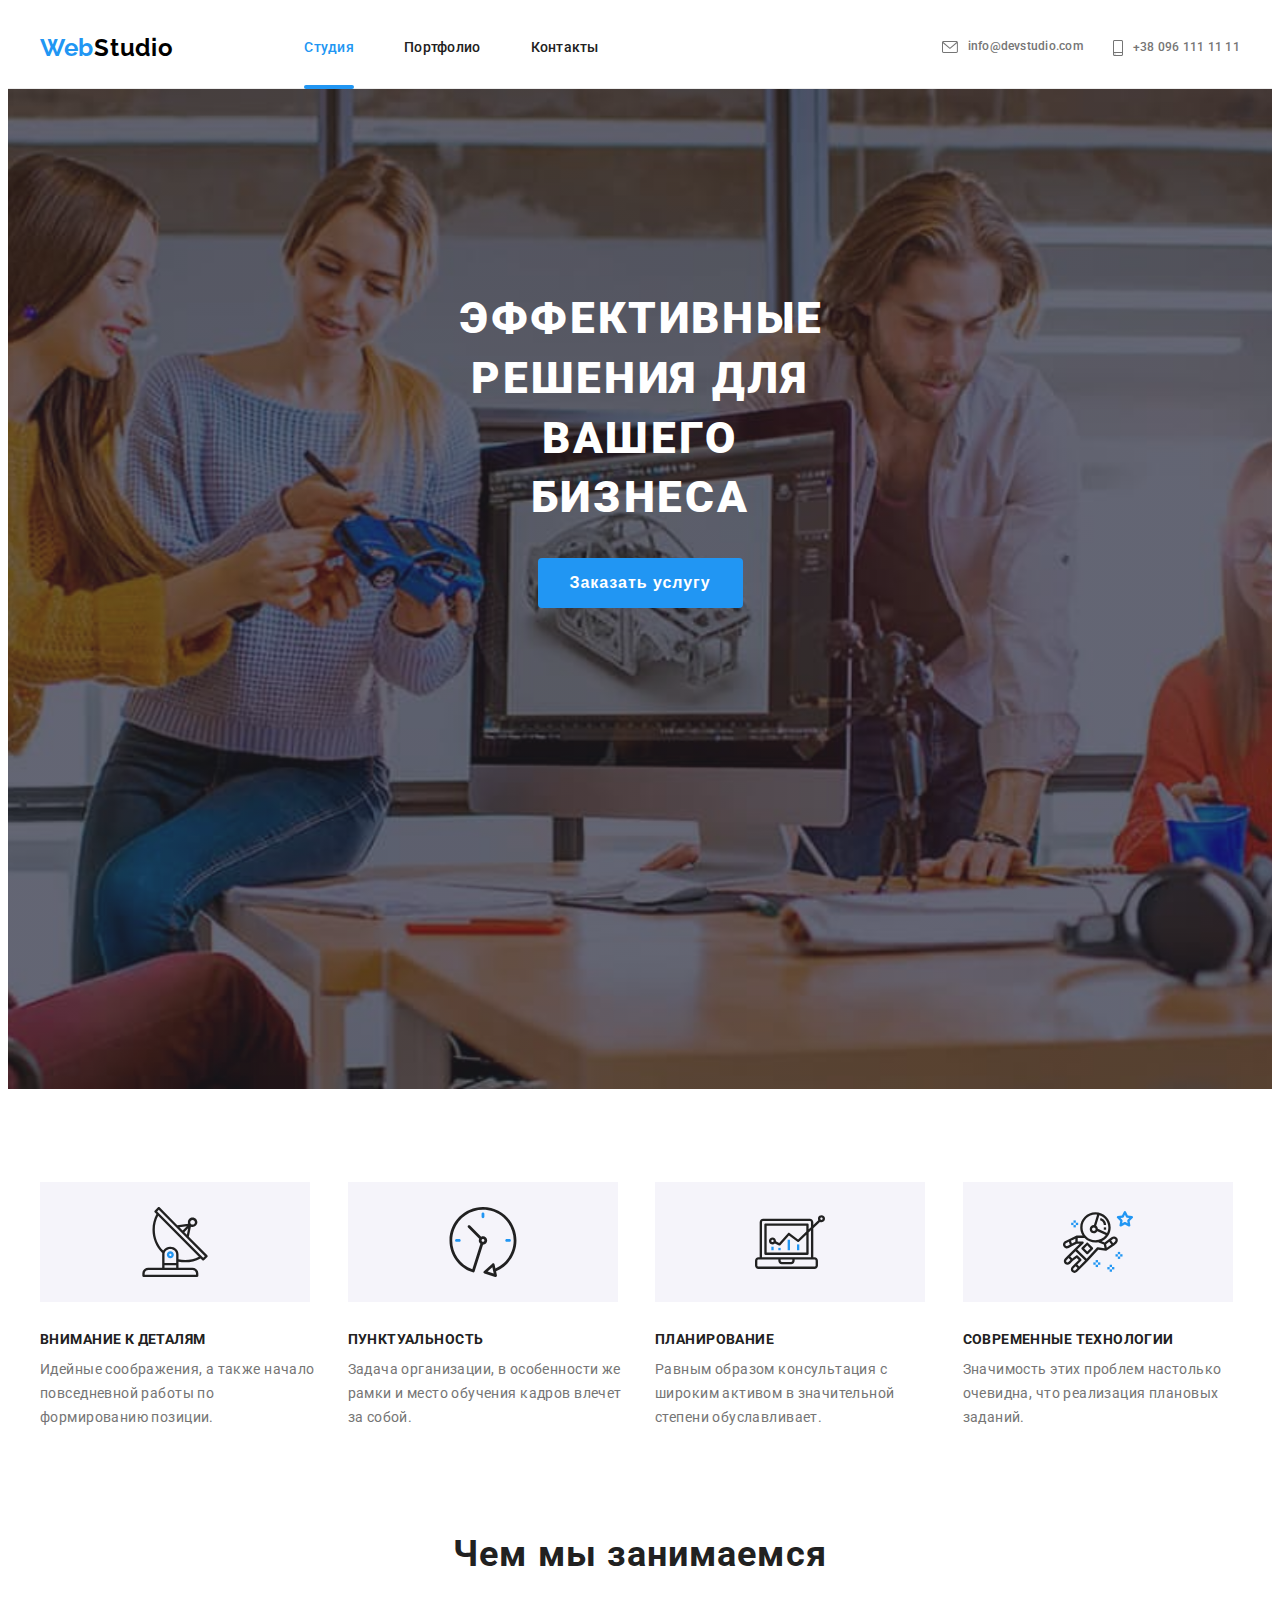
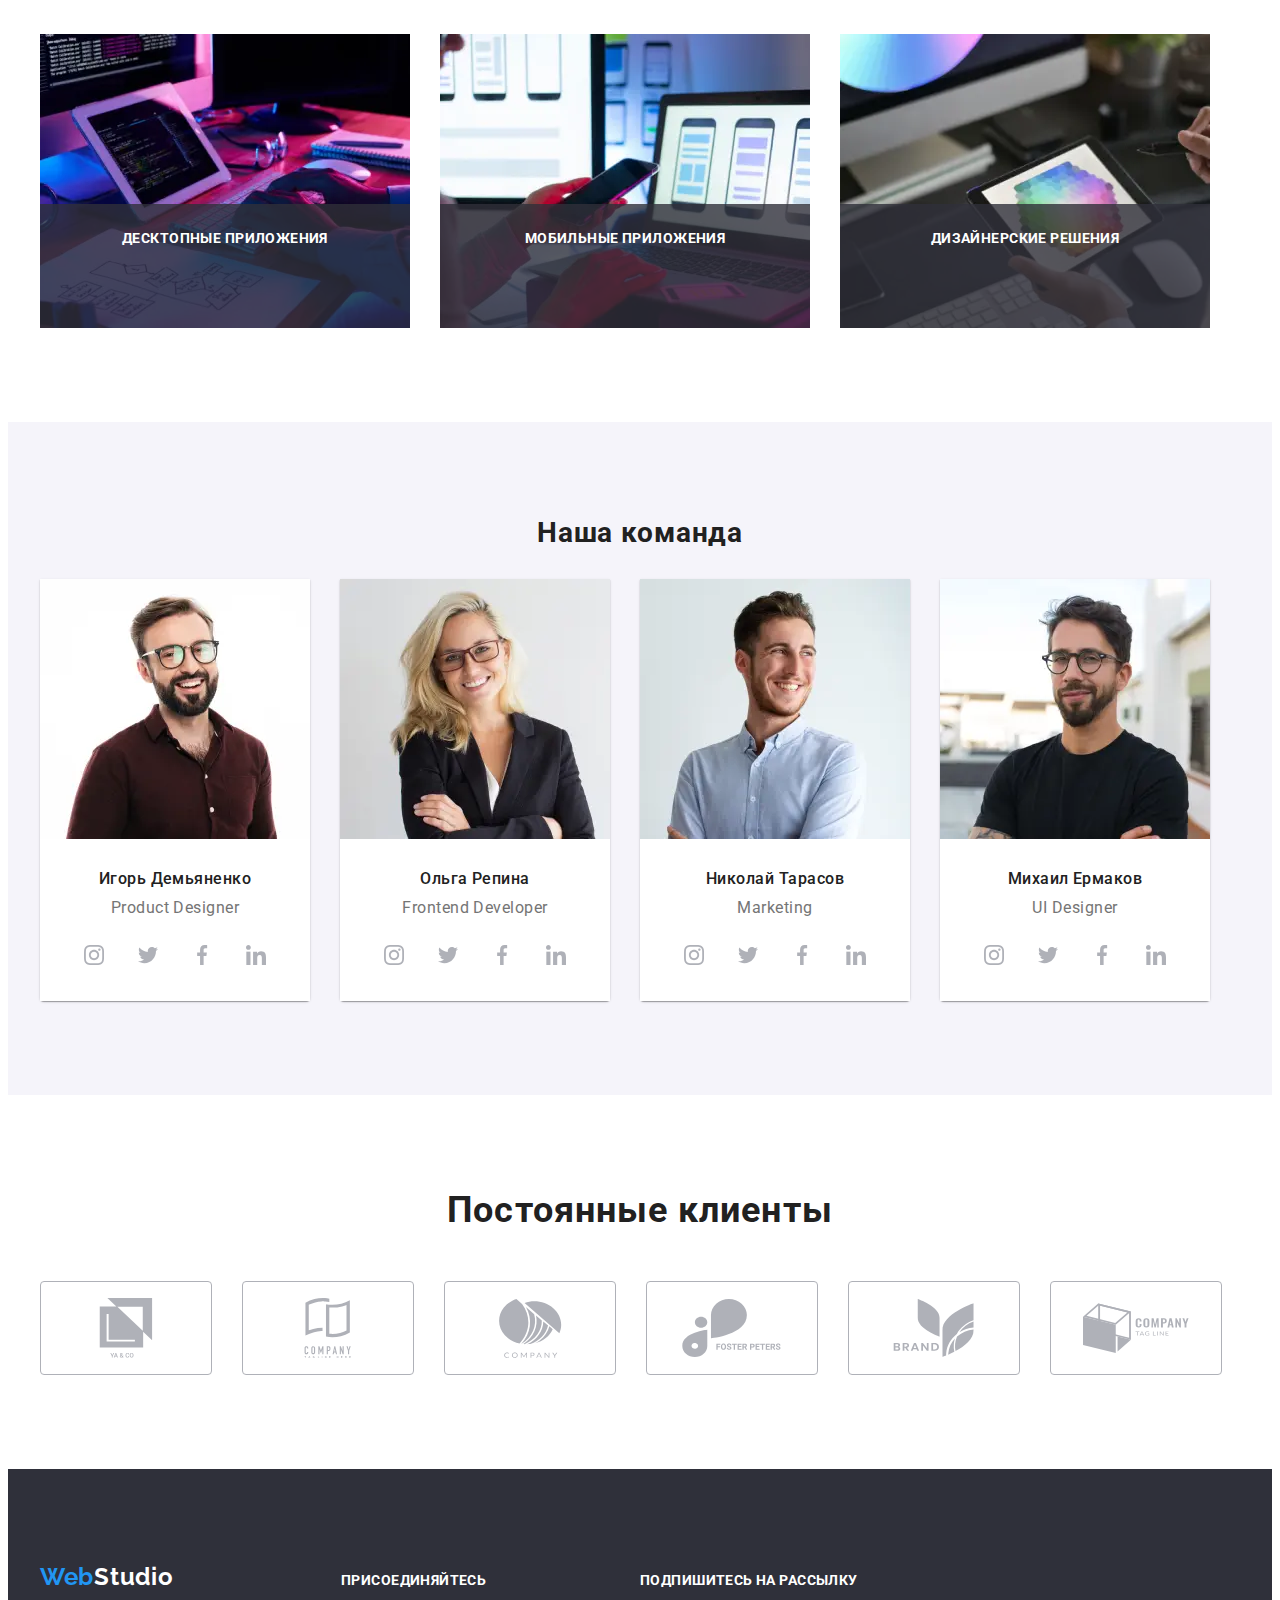
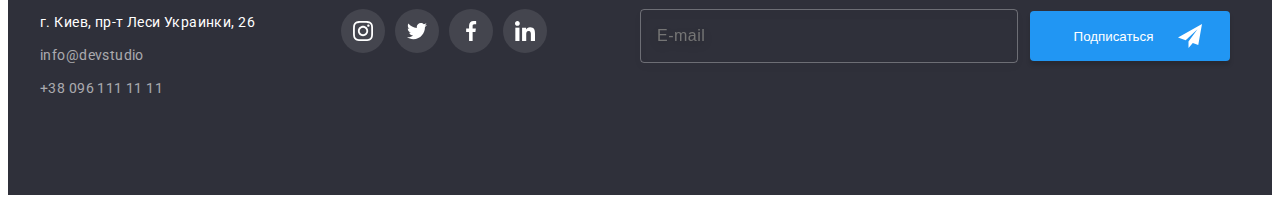
==== commit b167a769: "add favicon" ====
--- a/index.html
+++ b/index.html
@@ -5,6 +5,7 @@
     <meta http-equiv="X-UA-Compatible" content="IE=edge" />
     <meta name="viewport" content="width=device-width, initial-scale=1.0" />
     <title>Project</title>
+    <link rel="shortcut icon" href="favicon.ico" type="image/x-icon" />
     <link rel="preconnect" href="https://fonts.gstatic.com" />
     <link
       rel="stylesheet"
--- a/css/main.min.css
+++ b/css/main.min.css
@@ -1 +1 @@
-:root{--main-font: "Roboto", sans-serif;--secondary-font: "Raleway", sans-serif;--accent-color: #2196f3;--color-font: #757575;--color-font-secondary: #212121;--color-white: #ffffff;--color-black: #000000;--color-back: #2f303a;--color-header-line: #ececec;--color-portfolio-border: #eeeeee;--color-back-gray: #f5f4fa;--color-back-hero: #c4c4c4;--color-back-button: #188ce8;--color-logo-border: #afb1b8;--transition-duration: 250ms;--transition-timing-function: cubic-bezier(0.4, 0, 0.2, 1)}.visually-hidden:not(focus):not(active){width:1px;height:1px;margin:-1px;border:0;padding:0;white-space:nowrap;clip-path:inset(100%);clip:rect(0 0 0 0);overflow:hidden}body{font-family:var(--main-font);color:var(--color-font)}h1,h2,h3,h4,h5,h6,p{margin-top:0;margin-bottom:0}ul,ol{margin-top:0;margin-bottom:0;padding-left:0;padding-right:0}.list{list-style:none}.link{text-decoration:none}img{display:block;max-width:100%;height:auto}.container{padding-left:15px;padding-right:15px}@media screen and (min-width: 480px){.container{width:480px;margin:0 auto}}@media screen and (min-width: 768px){.container{width:768px}}@media screen and (min-width: 1200px){.container{width:1200px}}.section{padding-top:60px;padding-bottom:60px}@media screen and (min-width: 1200px){.section{padding-top:94px;padding-bottom:94px}}.header{padding:16px 0px;border-bottom:1px solid #ececec}.header__container{display:flex;justify-content:space-between;align-items:center}@media screen and (max-width: 767px){.header__mobile-menu-btn{border-color:rgba(0,0,0,0);border:none;padding:0;background-color:rgba(0,0,0,0)}.header__mobile-menu-icon{width:40px;height:40px;fill:var(--color-black);transition:fill var(--transition-duration) var(--transition-timing-function)}.header__mobile-menu-icon:hover,.header__mobile-menu-icon:focus{fill:var(--accent-color)}}@media screen and (min-width: 768px){.header{padding:0}.header__mobile-menu-btn{display:none}.header__nav-link{display:none}}.hero{margin:0 auto;max-width:480px;min-height:400px;padding-top:118px;padding-bottom:118px;background-image:url(../images/hero/hero-mob.jpg);background-repeat:no-repeat;background-position:center;background-size:cover}.hero__title{font-weight:900;font-size:26px;line-height:1.62;letter-spacing:.06em;text-transform:uppercase;color:var(--color-white);margin-bottom:30px}.hero__container{width:360px;text-align:center;margin:0 auto}@media(min-device-pixel-ratio: 2)and (max-width: 767px),(min-resolution: 192dpi)and (max-width: 767px),(min-resolution: 2dppx)and (max-width: 767px){.hero{background-image:url(../images/hero/hero-mob@2x.jpg)}}@media screen and (min-width: 768px){.hero{background-image:url(../images/hero/hero-tablet.jpg);max-width:768px}}@media(min-device-pixel-ratio: 2)and (min-width: 768px),(min-resolution: 192dpi)and (min-width: 768px),(min-resolution: 2dppx)and (min-width: 768px){.hero{background-image:url(../images/hero/hero-tablet@2x.jpg)}}@media screen and (min-width: 1200px){.hero{background-image:url(../images/hero/hero-desktop.jpg);max-width:1600px;min-height:600px;padding-top:200px;padding-bottom:200px}.hero__title{font-size:44px;line-height:1.36}.hero__container{width:696px}}@media(min-device-pixel-ratio: 2)and (min-width: 1200px),(min-resolution: 192dpi)and (min-width: 1200px),(min-resolution: 2dppx)and (min-width: 1200px){.hero{background-image:url(../images/hero/hero-desktop@2x.jpg)}}.modal{position:absolute;top:50%;left:50%;transform:translate(-50%, -50%);width:450px;height:609px;padding:40px;background:var(--color-white);box-shadow:0px 1px 3px rgba(0,0,0,.12),0px 1px 1px rgba(0,0,0,.14),0px 2px 1px rgba(0,0,0,.2);border-radius:4px}.modal-close-button{position:absolute;top:8px;right:8px;width:30px;height:30px;padding:0;background:var(--color-white);border:1px solid rgba(0,0,0,.1);box-sizing:border-box;border-radius:50%;cursor:pointer}.modal-close-button__icon{width:11px;height:11px;fill:var(--color-black);transition:fill var(--transition-duration) var(--transition-timing-function)}.modal-close-button__icon:hover,.modal-close-button__icon:focus{fill:var(--accent-color)}@media screen and (min-width: 1200px){.modal{width:528px;height:581px}}.skills__item:not(:first-child){margin-top:30px}.skills__logo{display:flex;justify-content:center;align-items:center;width:450px;height:120px;background-color:var(--color-back-gray);margin-bottom:30px}.skills__icon{width:70px;height:70px}.skills__subtitle{font-size:14px;line-height:1.14;letter-spacing:.03em;text-transform:uppercase;color:var(--color-font-secondary);text-align:center;margin-bottom:10px}.skills__text{font-size:14px;line-height:1.71;letter-spacing:.03em}@media screen and (min-width: 768px){.skills__list{display:flex;flex-wrap:wrap}.skills__item{width:354px;margin-right:30px;margin-bottom:30px}.skills__item:nth-child(2n){margin-right:0}.skills__item:nth-last-child(-n+2){margin-bottom:0}.skills__item:not(:first-child){margin-top:0}.skills__subtitle{text-align:left}.skills__logo{width:354px}}@media screen and (min-width: 1200px){.skills__list{flex-wrap:nowrap}.skills__item{margin:0;margin-left:30px}.skills__item:first-child{margin-left:0}.skills__logo{width:270px}}@media screen and (max-width: 1199px){.products{display:none}}.products__contaiter{padding-top:0;padding-bottom:94px}.products__title{font-size:36px;line-height:1.67;text-align:center;letter-spacing:.03em;color:var(--color-font-secondary);margin-bottom:50px}.products__list{display:flex}.products__item{margin-left:30px}.products__item:first-child{margin-left:0}.products__box{position:relative}.products__desc{position:absolute;bottom:0;padding-top:27px;padding-bottom:27px;width:370px;height:70px;font-weight:700;font-size:14px;line-height:1.14;color:var(--color-white);text-align:center;letter-spacing:.03em;text-transform:uppercase;background:rgba(47,48,58,.8)}.specialists{background-color:var(--color-back-gray)}.specialists__title{font-size:28px;line-height:1.19;text-align:center;letter-spacing:.03em;color:var(--color-font-secondary);margin-bottom:30px}.specialists__item{margin-bottom:30px;box-shadow:0px 1px 1px rgba(0,0,0,.2),0px 1px 1px rgba(0,0,0,.14),0px 1px 3px rgba(0,0,0,.12);border-bottom-left-radius:4px;border-bottom-right-radius:4px}.specialists__item:last-child{margin-bottom:0}.specialists__content{padding-top:30px;padding-bottom:24px;background-color:var(--color-white)}.specialists__name{font-weight:500;font-size:16px;line-height:1.19;color:var(--color-font-secondary);text-align:center;letter-spacing:.03em;margin-bottom:10px}.specialists__profession{font-size:16px;line-height:1.19;text-align:center;letter-spacing:.03em;margin-bottom:16px}@media screen and (min-width: 768px){.specialists__list{display:flex;flex-wrap:wrap}.specialists__item{margin-right:30px;margin-bottom:30px}.specialists__item:nth-child(2n){margin-right:0}.specialists__item:nth-last-child(-n+2){margin-bottom:0}}@media screen and (min-width: 1200px){.specialists__item{margin:0;margin-left:30px}.specialists__item:first-child{margin-left:0}}.clients__title{font-size:28px;line-height:1.19;text-align:center;letter-spacing:.03em;color:var(--color-font-secondary);margin-bottom:30px}.clients__list{display:flex;justify-content:center;flex-wrap:wrap}.clients__item{margin-bottom:30px}.clients__item:nth-child(2n){margin-right:0}.clients__item:nth-last-child(-n+1){margin-bottom:0}.clients__link{display:flex;justify-content:center;align-items:center;width:210px;height:92px;border:1px solid var(--color-logo-border);border-radius:4px;transition:border var(--transition-duration) var(--transition-timing-function)}.clients__link:hover,.clients__link:focus{border:1px solid var(--accent-color)}.clients__icon{width:106px;height:60px;fill:var(--color-logo-border);transition:fill var(--transition-duration) var(--transition-timing-function)}.clients__link:hover .clients__icon,.clients__link:focus .clients__icon{fill:var(--accent-color)}@media screen and (min-width: 768px){.clients__list{justify-content:space-between}.clients__item:nth-child(n+3){margin-bottom:0}.clients__link{width:226px}}@media screen and (min-width: 1200px){.clients__title{font-size:36px;line-height:1.17;margin-bottom:50px}.clients__list{flex-wrap:nowrap}.clients__item{margin-bottom:0}.clients__item:last-child{margin-right:0}.clients__link{width:170px}}.footer{background:var(--color-back)}.footer__address{text-align:center}.footer__container{display:flex;flex-direction:column;align-items:center}@media screen and (min-width: 768px){.footer__container{flex-direction:row;flex-wrap:wrap;justify-content:center;align-items:baseline}.footer__address{margin-right:165px}}@media screen and (min-width: 1200px){.footer__container{justify-content:start}.footer__address{text-align:left;margin-right:70px}.footer .footer__email-input{margin-left:93px}}.projects__item{width:450px;margin-bottom:30px;cursor:pointer}.projects__item:last-child{margin-bottom:0}.projects__item:focus,.projects__item:hover{box-shadow:1px 4px 6px rgba(0,0,0,.16),0px 4px 4px rgba(0,0,0,.06),0px 1px 1px rgba(0,0,0,.12)}.projects__wrapper{position:relative;overflow:hidden}.projects__overlay{position:absolute;top:0;left:0;width:100%;height:100%;padding:63px 24px;font-size:18px;line-height:1.56;letter-spacing:.03em;color:var(--color-white);background-color:rgba(33,150,243,.9);overflow:auto;transform:translateY(100%);transition:transform var(--transition-duration) var(--transition-timing-function)}.projects__wrapper:hover .projects__overlay,.projects__wrapper:focus .projects__overlay{transform:translateY(0%)}.projects__title{font-size:18px;line-height:2;letter-spacing:.06em;color:var(--color-font-secondary);margin-bottom:4px}.projects__aside{padding:20px 24px;border:1px solid var(--color-portfolio-border);border-top:0}.projects__resource{font-size:16px;line-height:1.88;letter-spacing:.03em}@media screen and (min-width: 768px){.projects{display:flex;flex-wrap:wrap}.projects__item{width:354px;margin-right:30px}.projects__item:nth-child(2n){margin-right:0}.projects__aside_first{padding-bottom:56px}}@media screen and (min-width: 1200px){.projects__item{width:370px}.projects__item:nth-child(2n){margin-right:30px}.projects__item:nth-child(3n){margin-right:0}.projects__item:nth-child(n+7){margin-bottom:0}.projects__aside_first{padding-bottom:20px}}.logo{font-family:var(--secondary-font);font-weight:700;font-size:24px;line-height:1.167;letter-spacing:.03em}.logo__accent-primary{color:var(--accent-color)}.logo__accent-secondary_header{color:var(--color-black)}.logo__accent-secondary_footer{color:var(--color-white)}@media screen and (max-width: 768px){.menu{display:none}}@media screen and (min-width: 768px){.menu{display:flex;margin-left:88px;margin-right:84px}.menu__item+.menu__item{margin-left:50px}.menu__link{position:relative;display:block;padding-top:32px;padding-bottom:32px;font-weight:500;font-size:14px;line-height:1.14;letter-spacing:.02em;color:var(--color-font-secondary);transition:color var(--transition-duration) var(--transition-timing-function)}.menu__link:hover,.menu__link:focus{color:var(--accent-color)}.menu__link.current{color:var(--accent-color)}.menu .current::after{position:absolute;bottom:-1px;display:block;content:"";width:100%;height:4px;border-radius:2px;background-color:var(--accent-color)}}@media screen and (min-width: 768px)and (min-width: 1200px){.menu{margin-left:93px;margin-right:305px}}@media screen and (max-width: 767px){.contacts{display:none}}@media screen and (min-width: 768px){.contacts__item+.contacts__item{margin-top:10px}.contacts__link{display:flex;align-items:center;font-weight:500;font-size:12px;line-height:1.17;letter-spacing:.02em;color:var(--color-font);transition:color var(--transition-duration) var(--transition-timing-function)}.contacts__link:hover,.contacts__link:focus{color:var(--accent-color)}.contacts__icon-envelope{width:14px;height:10px;margin-right:8px;fill:var(--color-font);transition:fill var(--transition-duration) var(--transition-timing-function)}.contacts__link:hover .contacts__icon-envelope,.contacts__link:focus .contacts__icon-envelope{fill:var(--accent-color)}.contacts__icon-smartphone{width:10px;height:14px;margin-right:8px;fill:var(--color-font);transition:fill var(--transition-duration) var(--transition-timing-function)}.contacts__link:hover .contacts__icon-smartphone,.contacts__link:focus .contacts__icon-smartphone{fill:var(--accent-color)}}@media screen and (min-width: 1200px){.contacts{display:flex}.contacts__item+.contacts__item{margin-top:0;margin-left:30px;margin-right:auto}.contacts__link{padding-top:32px;padding-bottom:32px;font-style:14px;line-height:1.14}.contacts__icon-envelope{width:16px;height:12px;margin-right:10px}.contacts__icon-smartphone{width:10px;height:16px;margin-right:10px}}.modal-button{font-weight:700;font-size:16px;line-height:1.87;letter-spacing:.06em;color:var(--color-white);background-color:var(--accent-color);cursor:pointer;border-radius:4px;border:0;padding:10px 32px;transition:background var(--transition-duration) var(--transition-timing-function),box-shadow var(--transition-duration) var(--transition-timing-function)}.modal-button:hover,.modal-button:focus{background:var(--color-back-button);box-shadow:0px 4px 4px rgba(0,0,0,.15)}.social-list{display:flex;justify-content:center}.social-list__item{margin-left:10px}.social-list__item:first-child{margin-left:0}.social-list__link{width:44px;height:44px;background-color:var(--color-white);border-radius:50%;display:flex;justify-content:center;align-items:center;transition:background var(--transition-duration) var(--transition-timing-function)}.social-list__link:hover,.social-list__link:focus{background:var(--accent-color)}.social-list__icon{width:20px;height:20px;fill:var(--color-logo-border);transition:fill var(--transition-duration) var(--transition-timing-function)}.social-list__link:hover .social-list__icon,.social-list__link:focus .social-list__icon{fill:var(--color-white)}.footer-socials{width:206px}.footer-socials__title{font-size:14px;line-height:1.14;text-align:center;letter-spacing:.03em;color:var(--color-white);text-transform:uppercase;margin-bottom:20px}.footer-socials__list{display:flex;justify-content:space-between}.footer-socials__link{display:flex;justify-content:center;align-items:center;width:44px;height:44px;border-radius:50%;background-color:rgba(255,255,255,.1);transition:background var(--transition-duration) var(--transition-timing-function)}.footer-socials__link:focus,.footer-socials__link:hover{background:var(--accent-color)}.footer-socials__icon{width:20px;height:20px;fill:var(--color-white)}@media screen and (min-width: 768px){.footer-socials{padding:0}}@media screen and (min-width: 1200px){.footer-socials__title{text-align:left}}.address{width:231px}.address__place{font-style:normal;font-size:14px;line-height:1.71;letter-spacing:.03em;color:var(--color-white);margin-top:20px}.address__item{margin-top:8px}.address__link{font-style:normal;font-size:14px;line-height:1.71;letter-spacing:.03em;color:rgba(255,255,255,.6);transition:color var(--transition-duration) var(--transition-timing-function)}.address__link:hover,.address__link:focus{color:var(--accent-color)}@media screen and (min-width: 1200px){.address__item{margin-top:9px}}.subscribe__title{font-weight:700;font-size:14px;line-height:1.14;letter-spacing:.03em;text-transform:uppercase;color:var(--color-white);text-align:center;margin-bottom:20px}.subscribe__form{display:flex;flex-direction:column;align-items:center}.subscribe__email-input{width:320px;height:50px;background-color:rgba(0,0,0,0);border:1px solid rgba(255,255,255,.3);filter:drop-shadow(0px 4px 4px rgba(0, 0, 0, 0.15));border-radius:4px;padding-left:16px;color:var(--color-white);outline:none;margin-bottom:20px}.subscribe__email-input::placeholder{font-weight:normal;font-size:16px;line-height:1.25;letter-spacing:.03em}.subscribe__box-btn{position:relative;display:inline-block}@media screen and (min-width: 768px){.subscribe__title{margin-top:60px}}@media screen and (min-width: 1200px){.subscribe__title{margin-top:0;text-align:left}.subscribe__email-input{width:358px;margin-right:12px}.subscribe__form{flex-direction:row;align-items:baseline}}.btn-box__btn{width:200px;height:50px;background:#2196f3;box-shadow:0px 4px 4px rgba(0,0,0,.15);border-radius:4px;border:0;color:var(--color-white);padding:10px 62px 10px 29px}.btn-box__icon{position:absolute;top:13px;left:148px;width:24px;height:24px}.modal-form{display:flex;flex-direction:column}.modal-form__head{margin-bottom:12px;font-weight:700;font-size:20px;line-height:1.15;text-align:center;letter-spacing:.03em;color:var(--color-font-secondary)}.modal-form__name{font-size:12px;line-height:1.17;margin-bottom:4px}.modal-form__input-wrapper{position:relative;display:block;margin-bottom:10px}.modal-form__input{width:100%;height:40px;border:1px solid rgba(33,33,33,.2);border-radius:4px;padding-left:42px;transition:border-color var(--transition-duration) var(--transition-timing-function)}.modal-form__input:focus{border-color:var(--accent-color);outline:none}.modal-form__icon{position:absolute;top:50%;left:12px;transform:translateY(-50%);width:18px;height:18px;display:block;transition:fill var(--transition-duration) var(--transition-timing-function)}.modal-form__input:focus+.modal-form__icon{fill:var(--accent-color)}.modal-form__message{width:100%;height:120px;border:1px solid rgba(33,33,33,.2);border-radius:4px;margin-bottom:20px;resize:none;padding:12px 16px;transition:border-color var(--transition-duration) var(--transition-timing-function)}.modal-form__message::placeholder{font-size:12px;line-height:1.17;letter-spacing:.01em;color:rgba(117,117,117,.5)}.modal-form__message:focus{border-color:var(--accent-color);outline:none}.modal-form__checkbox-policy{font-size:14px;line-height:1.71;letter-spacing:.03em;color:var(--color-font);margin-left:7px}.modal-form__checkbox-policy::before{display:inline-block;vertical-align:middle;content:"";background-image:url(../images/checkbox.svg);width:16px;height:15px;transition:background-image var(--transition-duration) var(--transition-timing-function)}.modal-form .modal-form__checkbox:checked+.modal-form__checkbox-policy::before{background-image:url(../images/checkbox-active.svg);border-radius:2px}.modal-form__btn{align-self:center;font-weight:700;font-size:16px;line-height:1.87;letter-spacing:.06em;color:var(--color-white);background:var(--accent-color);box-shadow:0px 4px 4px rgba(0,0,0,.15);border-radius:4px;border:0px;cursor:pointer;padding:10px 55px;margin-top:30px;transition:background var(--transition-duration) var(--transition-timing-function)}.modal-form__btn:focus,.modal-form__btn:hover{background:var(--color-back-button)}.backdrop{position:fixed;top:0;left:0;width:100vw;height:100vh;z-index:100;background:rgba(0,0,0,.2);transition:opacity var(--transition-duration) var(--transition-timing-function),visibility var(--transition-duration) var(--transition-timing-function)}.is-hidden{opacity:0;visibility:hidden;pointer-events:none}.filter__list{display:flex;flex-wrap:wrap;margin-bottom:40px}.filter__item{margin-right:8px;margin-bottom:15px}.filter__item:nth-child(n+4){margin-bottom:0}.filter__button{font-family:Roboto;font-weight:500;font-size:16px;line-height:1.62;letter-spacing:.03em;color:var(--color-font-secondary);cursor:pointer;background:var(--color-back-gray);border-radius:4px;border:0px;padding:6px 22px;transition:color var(--transition-duration) var(--transition-timing-function),background var(--transition-duration) var(--transition-timing-function),box-shadow var(--transition-duration) var(--transition-timing-function)}.filter__button:hover,.filter__button:focus{color:var(--color-white);background:var(--accent-color);box-shadow:0px 2px 2px rgba(0,0,0,.12),0px 1px 2px rgba(0,0,0,.08),0px 3px 1px rgba(0,0,0,.1)}@media screen and (min-width: 768px){.filter__list{justify-content:center;margin-bottom:30px}.filter__item{margin-bottom:0}}@media screen and (min-width: 1200px){.filter__list{margin-bottom:50px}}@media screen and (max-width: 767px){.mobile-menu{position:fixed;top:0;left:0;width:100vw;height:100vh;overflow:auto;z-index:1;background-color:var(--color-white);opacity:0;visibility:hidden;pointer-events:none}.mobile-menu__btn{border-color:rgba(0,0,0,0);border:none;padding:0}.mobile-menu__container{position:relative;padding-top:48px;padding-bottom:48px;padding-left:25px}.mobile-menu__icon{position:absolute;top:10px;right:0;width:40px;height:40px;fill:var(--color-font-secondary);transition:fill var(--transition-duration) var(--transition-timing-function)}.mobile-menu__icon:hover,.mobile-menu__icon:focus{fill:var(--accent-color)}.mobile-menu__nav-item{margin-bottom:32px}.mobile-menu__nav-item:last-child{margin-bottom:0}.mobile-menu__nav-link{font-weight:500;font-size:40px;line-height:1.175;letter-spacing:.02em;color:var(--color-font-secondary)}.mobile-menu__nav-link.current{color:var(--accent-color)}.mobile-menu__contacts{padding-top:302px;margin-bottom:64px}.mobile-menu__contacts-item{margin-bottom:32px}.mobile-menu__contacts-item:last-child{margin-bottom:0}.mobile-menu__tel-link{font-weight:500;font-size:34px;line-height:1.18;letter-spacing:.02em;color:var(--accent-color)}.mobile-menu__site-link{font-weight:500;font-size:24px;line-height:1.17;letter-spacing:.02em;color:var(--color-font)}.mobile-menu__social-list{display:flex}.mobile-menu__social-list-item:not(:last-child)::after{content:"";width:22px;border:.5px solid rgba(33,33,33,.2);margin-left:10px;margin-right:10px}.mobile-menu__social-list-link{font-weight:500;font-size:18px;line-height:1.22;letter-spacing:.02em;color:var(--accent-color)}.mobile-menu.is-open{opacity:1;visibility:visible;pointer-events:auto}}@media screen and (min-width: 768px){.mobile-menu{display:none}}/*# sourceMappingURL=main.min.css.map */+:root{--main-font: "Roboto", sans-serif;--secondary-font: "Raleway", sans-serif;--accent-color: #2196f3;--color-font: #757575;--color-font-secondary: #212121;--color-white: #ffffff;--color-black: #000000;--color-back: #2f303a;--color-header-line: #ececec;--color-portfolio-border: #eeeeee;--color-back-gray: #f5f4fa;--color-back-hero: #c4c4c4;--color-back-button: #188ce8;--color-logo-border: #afb1b8;--transition-duration: 250ms;--transition-timing-function: cubic-bezier(0.4, 0, 0.2, 1)}.visually-hidden:not(focus):not(active){width:1px;height:1px;margin:-1px;border:0;padding:0;white-space:nowrap;clip-path:inset(100%);clip:rect(0 0 0 0);overflow:hidden}body{font-family:var(--main-font);color:var(--color-font)}h1,h2,h3,h4,h5,h6,p{margin-top:0;margin-bottom:0}ul,ol{margin-top:0;margin-bottom:0;padding-left:0;padding-right:0}.list{list-style:none}.link{text-decoration:none}img{display:block;max-width:100%;height:auto}.container{padding-left:15px;padding-right:15px}@media screen and (min-width: 480px){.container{width:480px;margin:0 auto}}@media screen and (min-width: 768px){.container{width:768px}}@media screen and (min-width: 1200px){.container{width:1200px}}.section{padding-top:60px;padding-bottom:60px}@media screen and (min-width: 1200px){.section{padding-top:94px;padding-bottom:94px}}.header{padding:16px 0px;border-bottom:1px solid #ececec}.header__container{display:flex;justify-content:space-between;align-items:center}@media screen and (max-width: 767px){.header__mobile-menu-btn{border-color:rgba(0,0,0,0);border:none;padding:0;background-color:rgba(0,0,0,0)}.header__mobile-menu-icon{width:40px;height:40px;fill:var(--color-black);transition:fill var(--transition-duration) var(--transition-timing-function)}.header__mobile-menu-icon:hover,.header__mobile-menu-icon:focus{fill:var(--accent-color)}}@media screen and (min-width: 768px){.header{padding:0}.header__mobile-menu-btn{display:none}.header__nav-link{display:none}}.hero{margin:0 auto;max-width:480px;min-height:400px;padding-top:118px;padding-bottom:118px;background-image:linear-gradient(rgba(47, 48, 58, 0.4), rgba(47, 48, 58, 0.4)),url(../images/hero/hero-mob.jpg);background-repeat:no-repeat;background-position:center;background-size:cover}.hero__title{font-weight:900;font-size:26px;line-height:1.62;letter-spacing:.06em;text-transform:uppercase;color:var(--color-white);margin-bottom:30px}.hero__container{max-width:360px;text-align:center;margin:0 auto}@media(min-device-pixel-ratio: 2)and (max-width: 767px),(min-resolution: 192dpi)and (max-width: 767px),(min-resolution: 2dppx)and (max-width: 767px){.hero{background-image:linear-gradient(rgba(47, 48, 58, 0.4), rgba(47, 48, 58, 0.4)),url(../images/hero/hero-mob@2x.jpg)}}@media screen and (min-width: 768px){.hero{background-image:linear-gradient(rgba(47, 48, 58, 0.4), rgba(47, 48, 58, 0.4)),url(../images/hero/hero-tablet.jpg);max-width:768px}}@media(min-device-pixel-ratio: 2)and (min-width: 768px),(min-resolution: 192dpi)and (min-width: 768px),(min-resolution: 2dppx)and (min-width: 768px){.hero{background-image:linear-gradient(rgba(47, 48, 58, 0.4), rgba(47, 48, 58, 0.4)),url(../images/hero/hero-tablet@2x.jpg)}}@media screen and (min-width: 1200px){.hero{background-image:linear-gradient(rgba(47, 48, 58, 0.4), rgba(47, 48, 58, 0.4)),url(../images/hero/hero-desktop.jpg);max-width:1600px;min-height:600px;padding-top:200px;padding-bottom:200px}.hero__title{font-size:44px;line-height:1.36}.hero__container{width:696px}}@media(min-device-pixel-ratio: 2)and (min-width: 1200px),(min-resolution: 192dpi)and (min-width: 1200px),(min-resolution: 2dppx)and (min-width: 1200px){.hero{background-image:linear-gradient(rgba(47, 48, 58, 0.4), rgba(47, 48, 58, 0.4)),url(../images/hero/hero-desktop@2x.jpg)}}.modal{position:absolute;top:50%;left:50%;transform:translate(-50%, -50%);width:450px;height:609px;padding:40px;background:var(--color-white);box-shadow:0px 1px 3px rgba(0,0,0,.12),0px 1px 1px rgba(0,0,0,.14),0px 2px 1px rgba(0,0,0,.2);border-radius:4px}.modal-close-button{position:absolute;top:8px;right:8px;width:30px;height:30px;padding:0;background:var(--color-white);border:1px solid rgba(0,0,0,.1);box-sizing:border-box;border-radius:50%;cursor:pointer}.modal-close-button__icon{width:11px;height:11px;fill:var(--color-black);transition:fill var(--transition-duration) var(--transition-timing-function)}.modal-close-button__icon:hover,.modal-close-button__icon:focus{fill:var(--accent-color)}@media screen and (min-width: 1200px){.modal{width:528px;height:581px}}.skills__item:not(:first-child){margin-top:30px}.skills__logo{display:flex;justify-content:center;align-items:center;max-width:450px;height:120px;background-color:var(--color-back-gray);margin-bottom:30px}.skills__icon{width:70px;height:70px}.skills__subtitle{font-size:14px;line-height:1.14;letter-spacing:.03em;text-transform:uppercase;color:var(--color-font-secondary);text-align:center;margin-bottom:10px}.skills__text{font-size:14px;line-height:1.71;letter-spacing:.03em}@media screen and (min-width: 768px){.skills__list{display:flex;flex-wrap:wrap}.skills__item{width:354px;margin-right:30px;margin-bottom:30px}.skills__item:nth-child(2n){margin-right:0}.skills__item:nth-last-child(-n+2){margin-bottom:0}.skills__item:not(:first-child){margin-top:0}.skills__subtitle{text-align:left}.skills__logo{width:354px}}@media screen and (min-width: 1200px){.skills__list{flex-wrap:nowrap}.skills__item{margin:0;margin-left:30px}.skills__item:first-child{margin-left:0}.skills__logo{width:270px}}@media screen and (max-width: 1199px){.products{display:none}}.products__contaiter{padding-top:0;padding-bottom:94px}.products__title{font-size:36px;line-height:1.67;text-align:center;letter-spacing:.03em;color:var(--color-font-secondary);margin-bottom:50px}.products__list{display:flex}.products__item{margin-left:30px}.products__item:first-child{margin-left:0}.products__box{position:relative}.products__desc{position:absolute;bottom:0;padding-top:27px;padding-bottom:27px;width:370px;height:70px;font-weight:700;font-size:14px;line-height:1.14;color:var(--color-white);text-align:center;letter-spacing:.03em;text-transform:uppercase;background:rgba(47,48,58,.8)}.specialists{background-color:var(--color-back-gray)}.specialists__title{font-size:28px;line-height:1.19;text-align:center;letter-spacing:.03em;color:var(--color-font-secondary);margin-bottom:30px}.specialists__item{margin-bottom:30px;box-shadow:0px 1px 1px rgba(0,0,0,.2),0px 1px 1px rgba(0,0,0,.14),0px 1px 3px rgba(0,0,0,.12);border-bottom-left-radius:4px;border-bottom-right-radius:4px}.specialists__item:last-child{margin-bottom:0}.specialists__photo{margin:0 auto}.specialists__content{padding-top:30px;padding-bottom:24px;background-color:var(--color-white)}.specialists__name{font-weight:500;font-size:16px;line-height:1.19;color:var(--color-font-secondary);text-align:center;letter-spacing:.03em;margin-bottom:10px}.specialists__profession{font-size:16px;line-height:1.19;text-align:center;letter-spacing:.03em;margin-bottom:16px}@media screen and (min-width: 768px){.specialists__list{display:flex;flex-wrap:wrap}.specialists__item{margin-right:30px;margin-bottom:30px}.specialists__item:nth-child(2n){margin-right:0}.specialists__item:nth-last-child(-n+2){margin-bottom:0}}@media screen and (min-width: 1200px){.specialists__item{margin:0;margin-left:30px}.specialists__item:first-child{margin-left:0}}.clients__title{font-size:28px;line-height:1.19;text-align:center;letter-spacing:.03em;color:var(--color-font-secondary);margin-bottom:30px}.clients__list{display:flex;flex-direction:column;align-items:center}.clients__item:not(:last-child){margin-bottom:30px}.clients__link{display:flex;justify-content:center;align-items:center;width:210px;height:92px;border:1px solid var(--color-logo-border);border-radius:4px;transition:border var(--transition-duration) var(--transition-timing-function)}.clients__link:hover,.clients__link:focus{border:1px solid var(--accent-color)}.clients__icon{width:106px;height:60px;fill:var(--color-logo-border);transition:fill var(--transition-duration) var(--transition-timing-function)}.clients__link:hover .clients__icon,.clients__link:focus .clients__icon{fill:var(--accent-color)}@media screen and (min-width: 768px){.clients__list{flex-direction:row;flex-wrap:wrap}.clients__item{margin-right:30px}.clients__item:nth-last-child(-n+3){margin-bottom:0}.clients__item:nth-child(3n+3){margin-right:0}.clients__link{width:226px}}@media screen and (min-width: 1200px){.clients__title{font-size:36px;line-height:1.17;margin-bottom:50px}.clients__item:nth-child(-n+3){margin-bottom:0}.clients__item:nth-child(3){margin-right:30px}.clients__link{width:170px}}.footer{background:var(--color-back)}.footer__address{text-align:center}.footer__container{display:flex;flex-direction:column;align-items:center}@media screen and (min-width: 768px){.footer__container{flex-direction:row;flex-wrap:wrap;justify-content:center;align-items:baseline}.footer__address{margin-right:165px}}@media screen and (min-width: 1200px){.footer__container{justify-content:start}.footer__address{text-align:left;margin-right:70px}.footer .footer__email-input{margin-left:93px}}.projects__item{max-width:450px;margin-bottom:30px;cursor:pointer}.projects__item img{width:100%}.projects__item:last-child{margin-bottom:0}.projects__item:focus,.projects__item:hover{box-shadow:1px 4px 6px rgba(0,0,0,.16),0px 4px 4px rgba(0,0,0,.06),0px 1px 1px rgba(0,0,0,.12)}.projects__wrapper{position:relative;overflow:hidden}.projects__overlay{position:absolute;top:0;left:0;width:100%;height:100%;padding:63px 24px;font-size:18px;line-height:1.56;letter-spacing:.03em;color:var(--color-white);background-color:rgba(33,150,243,.9);overflow:auto;transform:translateY(100%);transition:transform var(--transition-duration) var(--transition-timing-function)}.projects__wrapper:hover .projects__overlay,.projects__wrapper:focus .projects__overlay{transform:translateY(0%)}.projects__title{font-size:18px;line-height:2;letter-spacing:.06em;color:var(--color-font-secondary);margin-bottom:4px}.projects__aside{padding:20px 24px;border:1px solid var(--color-portfolio-border);border-top:0}.projects__resource{font-size:16px;line-height:1.88;letter-spacing:.03em}@media screen and (min-width: 768px){.projects{display:flex;flex-wrap:wrap}.projects__item{width:354px;margin-right:30px}.projects__item:nth-child(2n){margin-right:0}.projects__aside_first{padding-bottom:56px}}@media screen and (min-width: 1200px){.projects__item{width:370px}.projects__item:nth-child(2n){margin-right:30px}.projects__item:nth-child(3n){margin-right:0}.projects__item:nth-child(n+7){margin-bottom:0}.projects__aside_first{padding-bottom:20px}}.logo{font-family:var(--secondary-font);font-weight:700;font-size:24px;line-height:1.167;letter-spacing:.03em}.logo__accent-primary{color:var(--accent-color)}.logo__accent-secondary_header{color:var(--color-black)}.logo__accent-secondary_footer{color:var(--color-white)}@media screen and (max-width: 768px){.menu{display:none}}@media screen and (min-width: 768px){.menu{display:flex;margin-left:88px;margin-right:84px}.menu__item+.menu__item{margin-left:50px}.menu__link{position:relative;display:block;padding-top:32px;padding-bottom:32px;font-weight:500;font-size:14px;line-height:1.14;letter-spacing:.02em;color:var(--color-font-secondary);transition:color var(--transition-duration) var(--transition-timing-function)}.menu__link:hover,.menu__link:focus{color:var(--accent-color)}.menu__link.current{color:var(--accent-color)}.menu .current::after{position:absolute;bottom:-1px;display:block;content:"";width:100%;height:4px;border-radius:2px;background-color:var(--accent-color)}}@media screen and (min-width: 768px)and (min-width: 1200px){.menu{margin-left:93px;margin-right:305px}}@media screen and (max-width: 767px){.contacts{display:none}}@media screen and (min-width: 768px){.contacts__item+.contacts__item{margin-top:10px}.contacts__link{display:flex;align-items:center;font-weight:500;font-size:12px;line-height:1.17;letter-spacing:.02em;color:var(--color-font);transition:color var(--transition-duration) var(--transition-timing-function)}.contacts__link:hover,.contacts__link:focus{color:var(--accent-color)}.contacts__icon-envelope{width:14px;height:10px;margin-right:8px;fill:var(--color-font);transition:fill var(--transition-duration) var(--transition-timing-function)}.contacts__link:hover .contacts__icon-envelope,.contacts__link:focus .contacts__icon-envelope{fill:var(--accent-color)}.contacts__icon-smartphone{width:10px;height:14px;margin-right:8px;fill:var(--color-font);transition:fill var(--transition-duration) var(--transition-timing-function)}.contacts__link:hover .contacts__icon-smartphone,.contacts__link:focus .contacts__icon-smartphone{fill:var(--accent-color)}}@media screen and (min-width: 1200px){.contacts{display:flex}.contacts__item+.contacts__item{margin-top:0;margin-left:30px;margin-right:auto}.contacts__link{padding-top:32px;padding-bottom:32px;font-style:14px;line-height:1.14}.contacts__icon-envelope{width:16px;height:12px;margin-right:10px}.contacts__icon-smartphone{width:10px;height:16px;margin-right:10px}}.modal-button{font-weight:700;font-size:16px;line-height:1.87;letter-spacing:.06em;color:var(--color-white);background-color:var(--accent-color);cursor:pointer;border-radius:4px;border:0;padding:10px 32px;transition:background var(--transition-duration) var(--transition-timing-function),box-shadow var(--transition-duration) var(--transition-timing-function)}.modal-button:hover,.modal-button:focus{background:var(--color-back-button);box-shadow:0px 4px 4px rgba(0,0,0,.15)}.social-list{display:flex;justify-content:center}.social-list__item{margin-left:10px}.social-list__item:first-child{margin-left:0}.social-list__link{width:44px;height:44px;background-color:var(--color-white);border-radius:50%;display:flex;justify-content:center;align-items:center;transition:background var(--transition-duration) var(--transition-timing-function)}.social-list__link:hover,.social-list__link:focus{background:var(--accent-color)}.social-list__icon{width:20px;height:20px;fill:var(--color-logo-border);transition:fill var(--transition-duration) var(--transition-timing-function)}.social-list__link:hover .social-list__icon,.social-list__link:focus .social-list__icon{fill:var(--color-white)}.footer-socials{width:206px}.footer-socials__title{font-size:14px;line-height:1.14;text-align:center;letter-spacing:.03em;color:var(--color-white);text-transform:uppercase;margin-bottom:20px}.footer-socials__list{display:flex;justify-content:space-between}.footer-socials__link{display:flex;justify-content:center;align-items:center;width:44px;height:44px;border-radius:50%;background-color:rgba(255,255,255,.1);transition:background var(--transition-duration) var(--transition-timing-function)}.footer-socials__link:focus,.footer-socials__link:hover{background:var(--accent-color)}.footer-socials__icon{width:20px;height:20px;fill:var(--color-white)}@media screen and (min-width: 768px){.footer-socials{padding:0}}@media screen and (min-width: 1200px){.footer-socials__title{text-align:left}}.address{width:231px}.address__place{font-style:normal;font-size:14px;line-height:1.71;letter-spacing:.03em;color:var(--color-white);margin-top:20px}.address__item{margin-top:8px}.address__link{font-style:normal;font-size:14px;line-height:1.71;letter-spacing:.03em;color:rgba(255,255,255,.6);transition:color var(--transition-duration) var(--transition-timing-function)}.address__link:hover,.address__link:focus{color:var(--accent-color)}@media screen and (min-width: 1200px){.address__item{margin-top:9px}}.subscribe__title{font-weight:700;font-size:14px;line-height:1.14;letter-spacing:.03em;text-transform:uppercase;color:var(--color-white);text-align:center;margin-bottom:20px}.subscribe__form{display:flex;flex-direction:column;align-items:center}.subscribe__email-input{width:75vw;height:50px;background-color:rgba(0,0,0,0);border:1px solid rgba(255,255,255,.3);filter:drop-shadow(0px 4px 4px rgba(0, 0, 0, 0.15));border-radius:4px;padding-left:16px;color:var(--color-white);outline:none;margin-bottom:20px}.subscribe__email-input::placeholder{font-weight:normal;font-size:16px;line-height:1.25;letter-spacing:.03em}.subscribe__box-btn{position:relative;display:inline-block}@media screen and (min-width: 768px){.subscribe__title{margin-top:60px}.subscribe__email-input{width:358px}}@media screen and (min-width: 1200px){.subscribe__title{margin-top:0;text-align:left}.subscribe__email-input{width:358px;margin-right:12px}.subscribe__form{flex-direction:row;align-items:baseline}}.btn-box__btn{width:200px;height:50px;background:#2196f3;box-shadow:0px 4px 4px rgba(0,0,0,.15);border-radius:4px;border:0;color:var(--color-white);padding:10px 62px 10px 29px}.btn-box__icon{position:absolute;top:13px;left:148px;width:24px;height:24px}.modal-form{display:flex;flex-direction:column}.modal-form__head{margin-bottom:12px;font-weight:700;font-size:20px;line-height:1.15;text-align:center;letter-spacing:.03em;color:var(--color-font-secondary)}.modal-form__name{font-size:12px;line-height:1.17;margin-bottom:4px}.modal-form__input-wrapper{position:relative;display:block;margin-bottom:10px}.modal-form__input{width:100%;height:40px;border:1px solid rgba(33,33,33,.2);border-radius:4px;padding-left:42px;transition:border-color var(--transition-duration) var(--transition-timing-function)}.modal-form__input:focus{border-color:var(--accent-color);outline:none}.modal-form__icon{position:absolute;top:50%;left:12px;transform:translateY(-50%);width:18px;height:18px;display:block;transition:fill var(--transition-duration) var(--transition-timing-function)}.modal-form__input:focus+.modal-form__icon{fill:var(--accent-color)}.modal-form__message{width:100%;height:120px;border:1px solid rgba(33,33,33,.2);border-radius:4px;margin-bottom:20px;resize:none;padding:12px 16px;transition:border-color var(--transition-duration) var(--transition-timing-function)}.modal-form__message::placeholder{font-size:12px;line-height:1.17;letter-spacing:.01em;color:rgba(117,117,117,.5)}.modal-form__message:focus{border-color:var(--accent-color);outline:none}.modal-form__checkbox-policy{font-size:14px;line-height:1.71;letter-spacing:.03em;color:var(--color-font);margin-left:7px}.modal-form__checkbox-policy::before{display:inline-block;vertical-align:middle;content:"";background-image:url(../images/checkbox.svg);width:16px;height:15px;transition:background-image var(--transition-duration) var(--transition-timing-function)}.modal-form .modal-form__checkbox:checked+.modal-form__checkbox-policy::before{background-image:url(../images/checkbox-active.svg);border-radius:2px}.modal-form__btn{align-self:center;font-weight:700;font-size:16px;line-height:1.87;letter-spacing:.06em;color:var(--color-white);background:var(--accent-color);box-shadow:0px 4px 4px rgba(0,0,0,.15);border-radius:4px;border:0px;cursor:pointer;padding:10px 55px;margin-top:30px;transition:background var(--transition-duration) var(--transition-timing-function)}.modal-form__btn:focus,.modal-form__btn:hover{background:var(--color-back-button)}.backdrop{position:fixed;top:0;left:0;width:100vw;height:100vh;z-index:100;background:rgba(0,0,0,.2);transition:opacity var(--transition-duration) var(--transition-timing-function),visibility var(--transition-duration) var(--transition-timing-function)}.is-hidden{opacity:0;visibility:hidden;pointer-events:none}.filter__list{display:flex;flex-wrap:wrap;margin-bottom:40px}.filter__item{margin-right:8px;margin-bottom:15px}.filter__item:nth-child(n+4){margin-bottom:0}.filter__button{font-family:Roboto;font-weight:500;font-size:16px;line-height:1.62;letter-spacing:.03em;color:var(--color-font-secondary);cursor:pointer;background:var(--color-back-gray);border-radius:4px;border:0px;padding:6px 22px;transition:color var(--transition-duration) var(--transition-timing-function),background var(--transition-duration) var(--transition-timing-function),box-shadow var(--transition-duration) var(--transition-timing-function)}.filter__button:hover,.filter__button:focus{color:var(--color-white);background:var(--accent-color);box-shadow:0px 2px 2px rgba(0,0,0,.12),0px 1px 2px rgba(0,0,0,.08),0px 3px 1px rgba(0,0,0,.1)}@media screen and (min-width: 768px){.filter__list{justify-content:center;margin-bottom:30px}.filter__item{margin-bottom:0}}@media screen and (min-width: 1200px){.filter__list{margin-bottom:50px}}@media screen and (max-width: 767px){.mobile-menu{position:fixed;top:0;left:0;width:100vw;height:100vh;overflow:auto;z-index:1;background-color:var(--color-white);opacity:0;visibility:hidden;pointer-events:none}.mobile-menu__btn{border-color:rgba(0,0,0,0);border:none;padding:0}.mobile-menu__container{position:relative;padding-top:48px;padding-bottom:48px;padding-left:25px}.mobile-menu__icon{position:absolute;top:10px;right:0;width:40px;height:40px;fill:var(--color-font-secondary);transition:fill var(--transition-duration) var(--transition-timing-function)}.mobile-menu__icon:hover,.mobile-menu__icon:focus{fill:var(--accent-color)}.mobile-menu__nav-item{margin-bottom:32px}.mobile-menu__nav-item:last-child{margin-bottom:0}.mobile-menu__nav-link{font-weight:500;font-size:40px;line-height:1.175;letter-spacing:.02em;color:var(--color-font-secondary)}.mobile-menu__nav-link.current{color:var(--accent-color)}.mobile-menu__contacts{padding-top:100px;margin-bottom:64px}.mobile-menu__contacts-item{margin-bottom:32px}.mobile-menu__contacts-item:last-child{margin-bottom:0}.mobile-menu__tel-link{font-weight:500;font-size:34px;line-height:1.18;letter-spacing:.02em;color:var(--accent-color)}.mobile-menu__site-link{font-weight:500;font-size:24px;line-height:1.17;letter-spacing:.02em;color:var(--color-font)}.mobile-menu__social-list{display:flex;flex-wrap:wrap}.mobile-menu__social-list-item{flex-shrink:0}.mobile-menu__social-list-item:not(:last-child)::after{content:"";width:22px;border:.5px solid rgba(33,33,33,.2);margin-left:10px;margin-right:10px}.mobile-menu__social-list-link{font-weight:500;font-size:18px;line-height:1.22;letter-spacing:.02em;color:var(--accent-color)}.mobile-menu.is-open{opacity:1;visibility:visible;pointer-events:auto}}@media screen and (min-width: 768px){.mobile-menu{display:none}}/*# sourceMappingURL=main.min.css.map */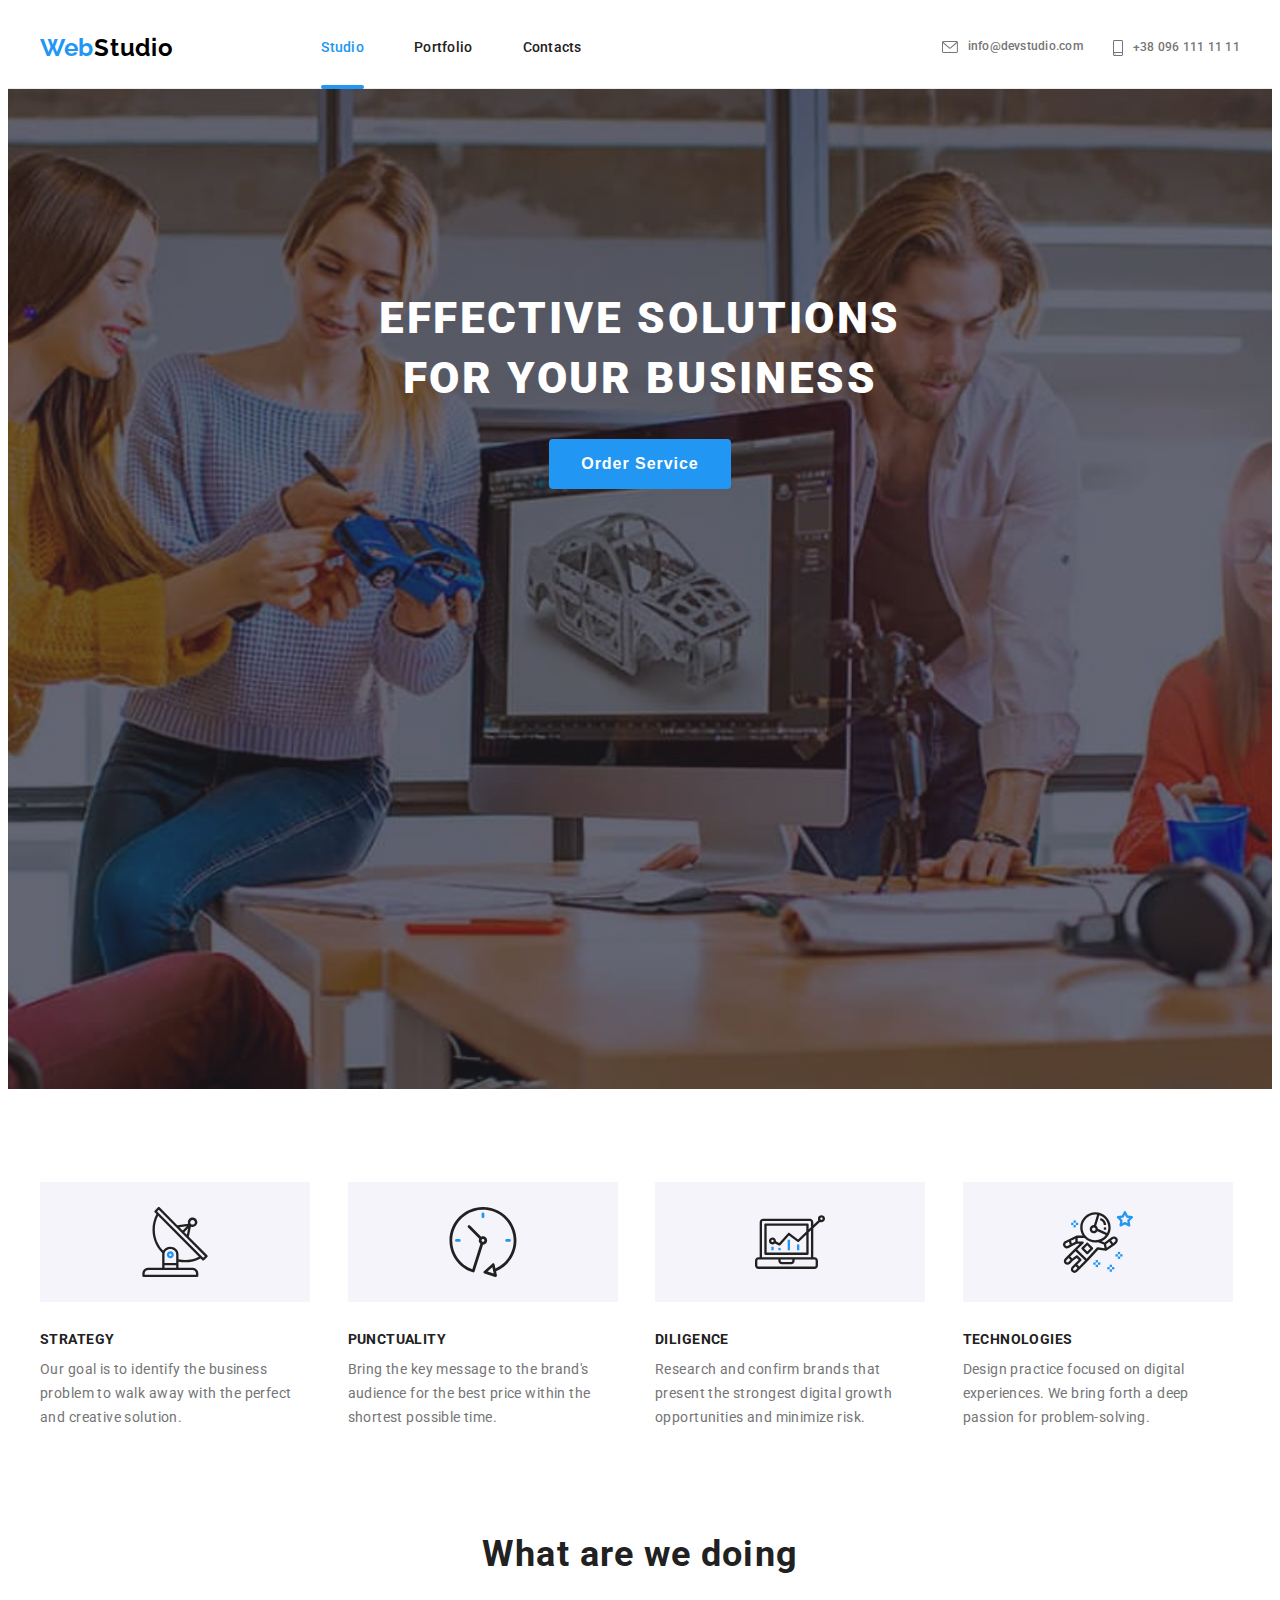
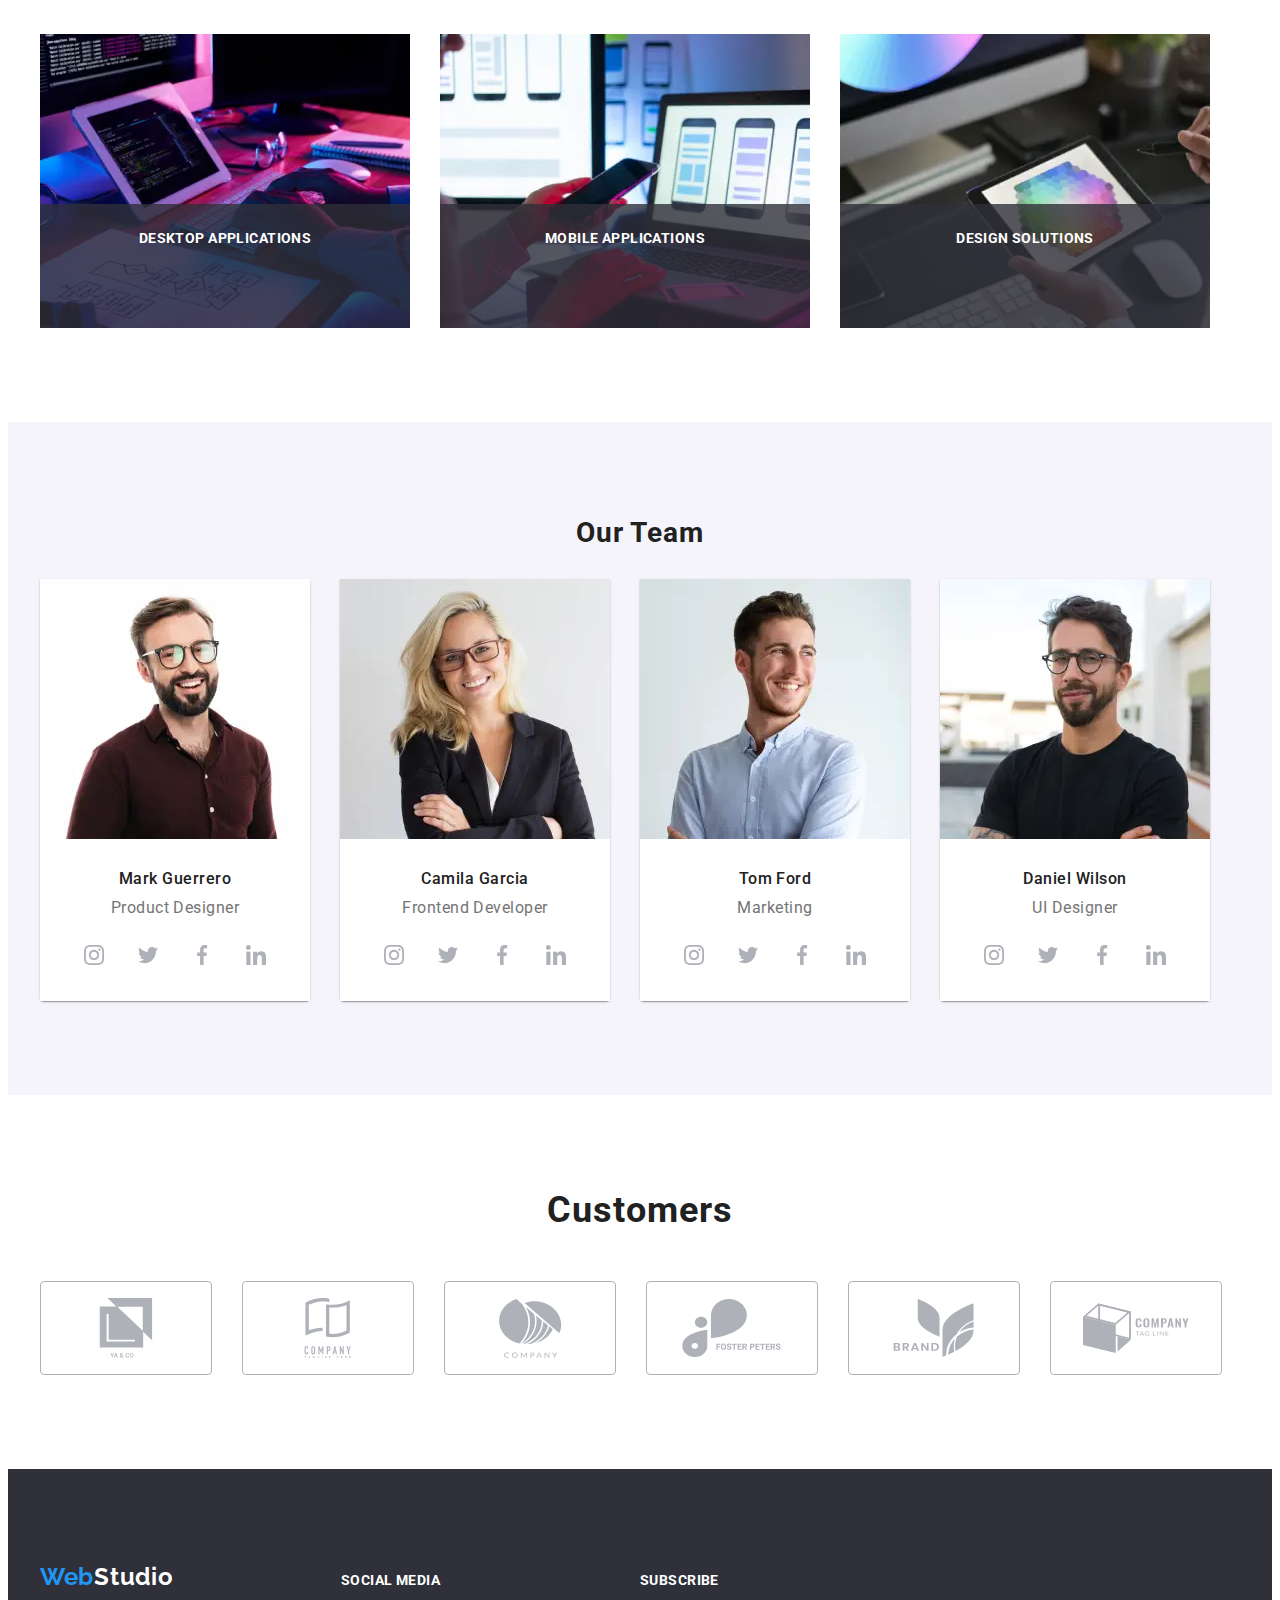
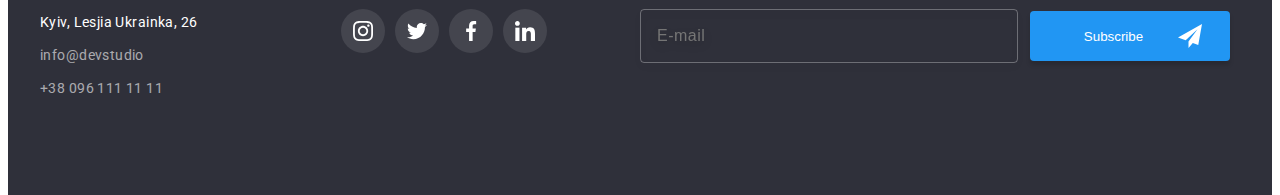
==== commit 7deb495a: "update texts, some styles" ====
--- a/index.html
+++ b/index.html
@@ -1,5 +1,5 @@
 <!DOCTYPE html>
-<html lang="ru">
+<html lang="en">
   <head>
     <meta charset="UTF-8" />
     <meta http-equiv="X-UA-Compatible" content="IE=edge" />
@@ -20,765 +20,774 @@
     <link rel="stylesheet" href="./css/main.min.css" />
   </head>
   <body>
-    <!-- HEADER -->
-    <header class="header">
-      <div class="container header__container">
-        <a class="logo link" href="#">
-          <span class="logo__accent-primary">Web</span
-          ><span class="logo__accent-secondary logo__accent-secondary_header">Studio</span>
-        </a>
-        <nav class="header__nav">
-          <ul class="menu list">
-            <li class="menu__item">
-              <a class="menu__link link current" href="/index.html">Студия</a>
-            </li>
-            <li class="menu__item">
-              <a class="menu__link link" href="./portfolio.html">Портфолио</a>
-            </li>
-            <li class="menu__item">
-              <a class="menu__link link" href="#">Контакты</a>
-            </li>
-          </ul>
-        </nav>
-        <button type="button" class="header__mobile-menu-btn" data-menu-button>
-          <svg class="header__mobile-menu-icon">
-            <use href="./images/icons.svg#icon-burger"></use>
-          </svg>
-        </button>
-        <ul class="contacts list">
-          <li class="contacts__item">
-            <a class="contacts__link link" href="mailto:info@devstudio.com">
-              <svg class="contacts__icon-envelope">
-                <use href="./images/icons.svg#icon-envelope"></use>
-              </svg>
-              info@devstudio.com</a
-            >
-          </li>
-          <li class="contacts__item">
-            <a class="contacts__link link" href="tel:+380961111111">
-              <svg class="contacts__icon-smartphone">
-                <use href="./images/icons.svg#icon-smartphone"></use>
-              </svg>
-              +38 096 111 11 11</a
-            >
-          </li>
-        </ul>
-      </div>
-      <div class="mobile-menu" data-menu>
-        <div class="container mobile-menu__container">
-          <button type="button" class="mobile-menu__btn" data-menu-close>
-            <svg class="mobile-menu__icon">
-              <use href="./images/icons.svg#icon-close-mobile"></use>
+    <div class="wrapper">
+      <!-- HEADER -->
+      <header class="header">
+        <div class="container header__container">
+          <a class="logo link" href="/">
+            <span class="logo__accent-primary">Web</span
+            ><span class="logo__accent-secondary logo__accent-secondary_header">Studio</span>
+          </a>
+          <nav class="header__nav">
+            <ul class="menu list">
+              <li class="menu__item">
+                <a class="menu__link link current" href="/index.html">Studio</a>
+              </li>
+              <li class="menu__item">
+                <a class="menu__link link" href="/portfolio.html">Portfolio</a>
+              </li>
+              <li class="menu__item">
+                <a class="menu__link link" href="/contacts.html">Contacts</a>
+              </li>
+            </ul>
+          </nav>
+          <button type="button" class="header__mobile-menu-btn" data-menu-button>
+            <svg class="header__mobile-menu-icon">
+              <use href="./images/icons.svg#icon-burger"></use>
             </svg>
           </button>
-          <ul class="mobile-menu__nav list">
-            <li class="mobile-menu__nav-item">
-              <a class="mobile-menu__nav-link link current" href="/index.html">Студия</a>
+          <ul class="contacts list">
+            <li class="contacts__item">
+              <a class="contacts__link link" href="mailto:info@devstudio.com">
+                <svg class="contacts__icon-envelope">
+                  <use href="./images/icons.svg#icon-envelope"></use>
+                </svg>
+                info@devstudio.com</a
+              >
             </li>
-            <li class="mobile-menu__nav-item">
-              <a class="mobile-menu__nav-link link" href="./portfolio.html">Портфолио</a>
-            </li>
-            <li class="mobile-menu__nav-item">
-              <a class="mobile-menu__nav-link link" href="#">Контакты</a>
-            </li>
-          </ul>
-          <ul class="mobile-menu__contacts list">
-            <li class="mobile-menu__contacts-item">
-              <a
-                class="mobile-menu__contacts-link mobile-menu__tel-link link"
-                href="tel:+380961111111"
-              >
+            <li class="contacts__item">
+              <a class="contacts__link link" href="tel:+380961111111">
+                <svg class="contacts__icon-smartphone">
+                  <use href="./images/icons.svg#icon-smartphone"></use>
+                </svg>
                 +38 096 111 11 11</a
               >
             </li>
-            <li class="mobile-menu__contacts-item">
-              <a
-                class="mobile-menu__contacts-link mobile-menu__site-link link"
-                href="mailto:info@devstudio.com"
-              >
-                info@devstudio.com</a
-              >
-            </li>
-          </ul>
-          <ul class="mobile-menu__social-list list">
-            <li class="mobile-menu__social-list-item">
-              <a class="mobile-menu__social-list-link link" href="#">Instagram</a>
-            </li>
-            <li class="mobile-menu__social-list-item">
-              <a class="mobile-menu__social-list-link link" href="#">Twitter</a>
-            </li>
-            <li class="mobile-menu__social-list-item">
-              <a class="mobile-menu__social-list-link link" href="#">Facebook</a>
-            </li>
-            <li class="mobile-menu__social-list-item">
-              <a class="mobile-menu__social-list-link link" href="#">Linkedin</a>
-            </li>
           </ul>
         </div>
-      </div>
-    </header>
-    <main>
-      <!-- HERO -->
-      <section class="hero">
-        <div class="hero__container">
-          <h1 class="hero__title">Эффективные решения для вашего бизнеса</h1>
-          <button class="modal-button" type="button" data-modal-open>Заказать услугу</button>
+        <div class="mobile-menu" data-menu>
+          <div class="container mobile-menu__container">
+            <button type="button" class="mobile-menu__btn" data-menu-close>
+              <svg class="mobile-menu__icon">
+                <use href="./images/icons.svg#icon-close-mobile"></use>
+              </svg>
+            </button>
+            <ul class="mobile-menu__nav list">
+              <li class="mobile-menu__nav-item">
+                <a class="mobile-menu__nav-link link current" href="/index.html">Studio</a>
+              </li>
+              <li class="mobile-menu__nav-item">
+                <a class="mobile-menu__nav-link link" href="/portfolio.html">Portfolio</a>
+              </li>
+              <li class="mobile-menu__nav-item">
+                <a class="mobile-menu__nav-link link" href="/contacts.html">Contacts</a>
+              </li>
+            </ul>
+            <ul class="mobile-menu__contacts list">
+              <li class="mobile-menu__contacts-item">
+                <a
+                  class="mobile-menu__contacts-link mobile-menu__tel-link link"
+                  href="tel:+380961111111"
+                >
+                  +38 096 111 11 11</a
+                >
+              </li>
+              <li class="mobile-menu__contacts-item">
+                <a
+                  class="mobile-menu__contacts-link mobile-menu__site-link link"
+                  href="mailto:info@devstudio.com"
+                >
+                  info@devstudio.com</a
+                >
+              </li>
+            </ul>
+            <ul class="mobile-menu__social-list list">
+              <li class="mobile-menu__social-list-item">
+                <a class="mobile-menu__social-list-link link" href="#">Instagram</a>
+              </li>
+              <li class="mobile-menu__social-list-item">
+                <a class="mobile-menu__social-list-link link" href="#">Twitter</a>
+              </li>
+              <li class="mobile-menu__social-list-item">
+                <a class="mobile-menu__social-list-link link" href="#">Facebook</a>
+              </li>
+              <li class="mobile-menu__social-list-item">
+                <a class="mobile-menu__social-list-link link" href="#">Linkedin</a>
+              </li>
+            </ul>
+          </div>
         </div>
-      </section>
-      <!-- SKILLS -->
-      <section class="section skills">
-        <div class="container">
-          <h2 class="skills__title visually-hidden">Наши навыки</h2>
-          <ul class="skills__list list">
-            <li class="skills__item">
-              <div class="skills__logo">
-                <svg class="skills__icon">
-                  <use href="./images/icons.svg#icon-antenna"></use>
+      </header>
+      <!-- MAIN -->
+      <main>
+        <!-- HERO -->
+        <section class="hero">
+          <div class="hero__container">
+            <h1 class="hero__title">Effective Solutions for Your Business</h1>
+            <button class="modal-button" type="button" data-modal-open>Order Service</button>
+          </div>
+        </section>
+        <!-- SKILLS -->
+        <section class="section skills">
+          <div class="container">
+            <h2 class="skills__title visually-hidden">Our skills</h2>
+            <ul class="skills__list list">
+              <li class="skills__item">
+                <div class="skills__logo">
+                  <svg class="skills__icon">
+                    <use href="./images/icons.svg#icon-antenna"></use>
+                  </svg>
+                </div>
+                <h3 class="skills__subtitle">Strategy</h3>
+                <p class="skills__text">
+                  Our goal is to identify the business problem to walk away with the perfect and
+                  creative solution.
+                </p>
+              </li>
+              <li class="skills__item">
+                <div class="skills__logo">
+                  <svg class="skills__icon">
+                    <use href="./images/icons.svg#icon-clock"></use>
+                  </svg>
+                </div>
+                <h3 class="skills__subtitle">Punctuality</h3>
+                <p class="skills__text">
+                  Bring the key message to the brand's audience for the best price within the
+                  shortest possible time.
+                </p>
+              </li>
+              <li class="skills__item">
+                <div class="skills__logo">
+                  <svg class="skills__icon">
+                    <use href="./images/icons.svg#icon-diagram"></use>
+                  </svg>
+                </div>
+                <h3 class="skills__subtitle">Diligence</h3>
+                <p class="skills__text">
+                  Research and confirm brands that present the strongest digital growth
+                  opportunities and minimize risk.
+                </p>
+              </li>
+              <li class="skills__item">
+                <div class="skills__logo">
+                  <svg class="skills__icon">
+                    <use href="./images/icons.svg#icon-astronaut"></use>
+                  </svg>
+                </div>
+                <h3 class="skills__subtitle">Technologies</h3>
+                <p class="skills__text">
+                  Design practice focused on digital experiences. We bring forth a deep passion for
+                  problem-solving.
+                </p>
+              </li>
+            </ul>
+          </div>
+        </section>
+        <!-- PRODUCTS -->
+        <section class="products">
+          <div class="container products__contaiter">
+            <h2 class="products__title">What are we doing</h2>
+            <ul class="products__list list">
+              <li class="products__item">
+                <div class="products__box">
+                  <picture>
+                    <source
+                      srcset="./images/products/box1.webp 1x, ./images/products/box1@2x.webp 2x"
+                      media="(min-width: 1200px)"
+                      type="image/webp"
+                    />
+                    <source
+                      srcset="./images/products/box1.jpg 1x, ./images/products/box1@2x.jpg 2x"
+                      media="(min-width: 1200px)"
+                    />
+                    <img src="#" alt="The specialist types the code" />
+                  </picture>
+                  <p class="products__desc">Desktop applications</p>
+                </div>
+              </li>
+              <li class="products__item">
+                <div class="products__box">
+                  <picture>
+                    <source
+                      srcset="./images/products/box2.webp 1x, ./images/products/box2@2x.webp 2x"
+                      media="(min-width: 1200px)"
+                      type="image/webp"
+                    />
+                    <source
+                      srcset="./images/products/box2.jpg 1x, ./images/products/box2@2x.jpg 2x"
+                      media="(min-width: 1200px)"
+                    />
+                    <img src="#" alt="The specialist analyzes the goods" />
+                  </picture>
+                  <p class="products__desc">Mobile applications</p>
+                </div>
+              </li>
+              <li class="products__item">
+                <div class="products__box">
+                  <picture>
+                    <source
+                      srcset="./images/products/box3.webp 1x, ./images/products/box3@2x.webp 2x"
+                      media="(min-width: 1200px)"
+                      type="image/webp"
+                    />
+                    <source
+                      srcset="./images/products/box3.jpg 1x, ./images/products/box3@2x.jpg 2x"
+                      media="(min-width: 1200px)"
+                    />
+                    <img src="#" alt="The specialist is engaged in design" />
+                  </picture>
+                  <p class="products__desc">Design solutions</p>
+                </div>
+              </li>
+            </ul>
+          </div>
+        </section>
+        <!-- CPECIALISTS -->
+        <section class="section specialists">
+          <div class="container">
+            <h3 class="specialists__title">Our Team</h3>
+            <ul class="specialists__list list">
+              <li class="specialists__item">
+                <picture>
+                  <source
+                    srcset="
+                      ./images/specialists/photo1-desktop.webp    1x,
+                      ./images/specialists/photo1-desktop@2x.webp 2x
+                    "
+                    media="(min-width: 1200px)"
+                    type="image/webp"
+                  />
+                  <source
+                    srcset="
+                      ./images/specialists/photo1-desktop.jpg    1x,
+                      ./images/specialists/photo1-desktop@2x.jpg 2x
+                    "
+                    media="(min-width: 1200px)"
+                  />
+                  <source
+                    srcset="
+                      ./images/specialists/photo1-tablet.webp    1x,
+                      ./images/specialists/photo1-tablet@2x.webp 2x
+                    "
+                    media="(min-width: 768px)"
+                    type="image/webp"
+                  />
+                  <source
+                    srcset="
+                      ./images/specialists/photo1-tablet.jpg    1x,
+                      ./images/specialists/photo1-tablet@2x.jpg 2x
+                    "
+                    media="(min-width: 768px)"
+                  />
+                  <source
+                    srcset="
+                      ./images/specialists/photo1-mob.webp    1x,
+                      ./images/specialists/photo1-mob@2x.webp 2x
+                    "
+                    media="(min-width: 480px)"
+                    type="image/webp"
+                  />
+                  <source
+                    srcset="
+                      ./images/specialists/photo1-mob.jpg    1x,
+                      ./images/specialists/photo1-mob@2x.jpg 2x
+                    "
+                    media="(min-width: 480px)"
+                  />
+                  <img
+                    class="specialists__photo"
+                    src="./images/specialists/photo1-mob.jpg"
+                    alt="Photo of a specialist"
+                  />
+                </picture>
+                <div class="specialists__content">
+                  <h4 class="specialists__name">Mark Guerrero</h4>
+                  <p class="specialists__profession" lang="en">Product Designer</p>
+                  <ul class="social-list list">
+                    <li class="social-list__item">
+                      <a href="#" class="social-list__link link">
+                        <svg class="social-list__icon">
+                          <use href="./images/icons.svg#icon-instagram"></use>
+                        </svg>
+                      </a>
+                    </li>
+                    <li class="social-list__item">
+                      <a href="#" class="social-list__link link">
+                        <svg class="social-list__icon">
+                          <use href="./images/icons.svg#icon-twitter"></use>
+                        </svg>
+                      </a>
+                    </li>
+                    <li class="social-list__item">
+                      <a href="#" class="social-list__link link">
+                        <svg class="social-list__icon">
+                          <use href="./images/icons.svg#icon-facebook"></use>
+                        </svg>
+                      </a>
+                    </li>
+                    <li class="social-list__item">
+                      <a href="#" class="social-list__link link">
+                        <svg class="social-list__icon">
+                          <use href="./images/icons.svg#icon-linkedin"></use>
+                        </svg>
+                      </a>
+                    </li>
+                  </ul>
+                </div>
+              </li>
+              <li class="specialists__item">
+                <picture>
+                  <source
+                    srcset="
+                      ./images/specialists/photo2-desktop.webp    1x,
+                      ./images/specialists/photo2-desktop@2x.webp 2x
+                    "
+                    media="(min-width: 1200px)"
+                    type="image/webp"
+                  />
+                  <source
+                    srcset="
+                      ./images/specialists/photo2-desktop.jpg    1x,
+                      ./images/specialists/photo2-desktop@2x.jpg 2x
+                    "
+                    media="(min-width: 1200px)"
+                  />
+                  <source
+                    srcset="
+                      ./images/specialists/photo2-tablet.webp    1x,
+                      ./images/specialists/photo2-tablet@2x.webp 2x
+                    "
+                    media="(min-width: 768px)"
+                    type="image/webp"
+                  />
+                  <source
+                    srcset="
+                      ./images/specialists/photo2-tablet.jpg    1x,
+                      ./images/specialists/photo2-tablet@2x.jpg 2x
+                    "
+                    media="(min-width: 768px)"
+                  />
+                  <source
+                    srcset="
+                      ./images/specialists/photo2-mob.webp    1x,
+                      ./images/specialists/photo2-mob@2x.webp 2x
+                    "
+                    media="(min-width: 480px)"
+                    type="image/webp"
+                  />
+                  <source
+                    srcset="
+                      ./images/specialists/photo2-mob.jpg    1x,
+                      ./images/specialists/photo2-mob@2x.jpg 2x
+                    "
+                    media="(min-width: 480px)"
+                  />
+                  <img
+                    class="specialists__photo"
+                    src="./images/specialists/photo2-mob.jpg"
+                    alt="Photo of a specialist"
+                  />
+                </picture>
+                <div class="specialists__content">
+                  <h4 class="specialists__name">Camila Garcia</h4>
+                  <p class="specialists__profession" lang="en">Frontend Developer</p>
+                  <ul class="social-list list">
+                    <li class="social-list__item">
+                      <a href="#" class="social-list__link link">
+                        <svg class="social-list__icon">
+                          <use href="./images/icons.svg#icon-instagram"></use>
+                        </svg>
+                      </a>
+                    </li>
+                    <li class="social-list__item">
+                      <a href="#" class="social-list__link link">
+                        <svg class="social-list__icon">
+                          <use href="./images/icons.svg#icon-twitter"></use>
+                        </svg>
+                      </a>
+                    </li>
+                    <li class="social-list__item">
+                      <a href="#" class="social-list__link link">
+                        <svg class="social-list__icon">
+                          <use href="./images/icons.svg#icon-facebook"></use>
+                        </svg>
+                      </a>
+                    </li>
+                    <li class="social-list__item">
+                      <a href="#" class="social-list__link link">
+                        <svg class="social-list__icon">
+                          <use href="./images/icons.svg#icon-linkedin"></use>
+                        </svg>
+                      </a>
+                    </li>
+                  </ul>
+                </div>
+              </li>
+              <li class="specialists__item">
+                <picture>
+                  <source
+                    srcset="
+                      ./images/specialists/photo3-desktop.webp    1x,
+                      ./images/specialists/photo3-desktop@2x.webp 2x
+                    "
+                    media="(min-width: 1200px)"
+                    type="image/webp"
+                  />
+                  <source
+                    srcset="
+                      ./images/specialists/photo3-desktop.jpg    1x,
+                      ./images/specialists/photo3-desktop@2x.jpg 2x
+                    "
+                    media="(min-width: 1200px)"
+                  />
+                  <source
+                    srcset="
+                      ./images/specialists/photo3-tablet.webp    1x,
+                      ./images/specialists/photo3-tablet@2x.webp 2x
+                    "
+                    media="(min-width: 768px)"
+                    type="image/webp"
+                  />
+                  <source
+                    srcset="
+                      ./images/specialists/photo3-tablet.jpg    1x,
+                      ./images/specialists/photo3-tablet@2x.jpg 2x
+                    "
+                    media="(min-width: 768px)"
+                  />
+                  <source
+                    srcset="
+                      ./images/specialists/photo3-mob.webp    1x,
+                      ./images/specialists/photo3-mob@2x.webp 2x
+                    "
+                    media="(min-width: 480px)"
+                    type="image/webp"
+                  />
+                  <source
+                    srcset="
+                      ./images/specialists/photo3-mob.jpg    1x,
+                      ./images/specialists/photo3-mob@2x.jpg 2x
+                    "
+                    media="(min-width: 480px)"
+                  />
+                  <img
+                    class="specialists__photo"
+                    src="./images/specialists/photo3-mob.jpg"
+                    alt="Photo of a specialist"
+                  />
+                </picture>
+                <div class="specialists__content">
+                  <h4 class="specialists__name">Tom Ford</h4>
+                  <p class="specialists__profession" lang="en">Marketing</p>
+                  <ul class="social-list list">
+                    <li class="social-list__item">
+                      <a href="#" class="social-list__link link">
+                        <svg class="social-list__icon">
+                          <use href="./images/icons.svg#icon-instagram"></use>
+                        </svg>
+                      </a>
+                    </li>
+                    <li class="social-list__item">
+                      <a href="#" class="social-list__link link">
+                        <svg class="social-list__icon">
+                          <use href="./images/icons.svg#icon-twitter"></use>
+                        </svg>
+                      </a>
+                    </li>
+                    <li class="social-list__item">
+                      <a href="#" class="social-list__link link">
+                        <svg class="social-list__icon">
+                          <use href="./images/icons.svg#icon-facebook"></use>
+                        </svg>
+                      </a>
+                    </li>
+                    <li class="social-list__item">
+                      <a href="#" class="social-list__link link">
+                        <svg class="social-list__icon">
+                          <use href="./images/icons.svg#icon-linkedin"></use>
+                        </svg>
+                      </a>
+                    </li>
+                  </ul>
+                </div>
+              </li>
+              <li class="specialists__item">
+                <picture>
+                  <source
+                    srcset="
+                      ./images/specialists/photo4-desktop.webp    1x,
+                      ./images/specialists/photo4-desktop@2x.webp 2x
+                    "
+                    media="(min-width: 1200px)"
+                    type="image/webp"
+                  />
+                  <source
+                    srcset="
+                      ./images/specialists/photo4-desktop.jpg    1x,
+                      ./images/specialists/photo4-desktop@2x.jpg 2x
+                    "
+                    media="(min-width: 1200px)"
+                  />
+                  <source
+                    srcset="
+                      ./images/specialists/photo4-tablet.webp    1x,
+                      ./images/specialists/photo4-tablet@2x.webp 2x
+                    "
+                    media="(min-width: 768px)"
+                    type="image/webp"
+                  />
+                  <source
+                    srcset="
+                      ./images/specialists/photo4-tablet.jpg    1x,
+                      ./images/specialists/photo4-tablet@2x.jpg 2x
+                    "
+                    media="(min-width: 768px)"
+                  />
+                  <source
+                    srcset="
+                      ./images/specialists/photo4-mob.webp    1x,
+                      ./images/specialists/photo4-mob@2x.webp 2x
+                    "
+                    media="(min-width: 480px)"
+                    type="image/webp"
+                  />
+                  <source
+                    srcset="
+                      ./images/specialists/photo4-mob.jpg    1x,
+                      ./images/specialists/photo4-mob@2x.jpg 2x
+                    "
+                    media="(min-width: 480px)"
+                  />
+                  <img
+                    class="specialists__photo"
+                    src="./images/specialists/photo4-mob.jpg"
+                    alt="Photo of a specialist"
+                  />
+                </picture>
+                <div class="specialists__content">
+                  <h4 class="specialists__name">Daniel Wilson</h4>
+                  <p class="specialists__profession" lang="en">UI Designer</p>
+                  <ul class="social-list list">
+                    <li class="social-list__item">
+                      <a href="#" class="social-list__link link">
+                        <svg class="social-list__icon">
+                          <use href="./images/icons.svg#icon-instagram"></use>
+                        </svg>
+                      </a>
+                    </li>
+                    <li class="social-list__item">
+                      <a href="#" class="social-list__link link">
+                        <svg class="social-list__icon">
+                          <use href="./images/icons.svg#icon-twitter"></use>
+                        </svg>
+                      </a>
+                    </li>
+                    <li class="social-list__item">
+                      <a href="#" class="social-list__link link">
+                        <svg class="social-list__icon">
+                          <use href="./images/icons.svg#icon-facebook"></use>
+                        </svg>
+                      </a>
+                    </li>
+                    <li class="social-list__item">
+                      <a href="#" class="social-list__link link">
+                        <svg class="social-list__icon">
+                          <use href="./images/icons.svg#icon-linkedin"></use>
+                        </svg>
+                      </a>
+                    </li>
+                  </ul>
+                </div>
+              </li>
+            </ul>
+          </div>
+        </section>
+        <!-- ClIENTS -->
+        <section class="section clients">
+          <div class="container">
+            <h2 class="clients__title">Customers</h2>
+            <ul class="clients__list list">
+              <li class="clients__item">
+                <a href="#" class="clients__link link">
+                  <svg class="clients__icon">
+                    <use href="./images/icons.svg#icon-client1"></use>
+                  </svg>
+                </a>
+              </li>
+              <li class="clients__item">
+                <a href="#" class="clients__link link">
+                  <svg class="clients__icon">
+                    <use href="./images/icons.svg#icon-client2"></use>
+                  </svg>
+                </a>
+              </li>
+              <li class="clients__item">
+                <a href="#" class="clients__link link">
+                  <svg class="clients__icon">
+                    <use href="./images/icons.svg#icon-client3"></use>
+                  </svg>
+                </a>
+              </li>
+              <li class="clients__item">
+                <a href="#" class="clients__link link">
+                  <svg class="clients__icon">
+                    <use href="./images/icons.svg#icon-client4"></use>
+                  </svg>
+                </a>
+              </li>
+              <li class="clients__item">
+                <a href="#" class="clients__link link">
+                  <svg class="clients__icon">
+                    <use href="./images/icons.svg#icon-client5"></use>
+                  </svg>
+                </a>
+              </li>
+              <li class="clients__item">
+                <a href="#" class="clients__link link">
+                  <svg class="clients__icon">
+                    <use href="./images/icons.svg#icon-client6"></use>
+                  </svg>
+                </a>
+              </li>
+            </ul>
+          </div>
+        </section>
+      </main>
+      <!-- FOOTER -->
+      <footer class="section footer">
+        <div class="container footer__container">
+          <div class="footer__address">
+            <a class="logo link" href="/">
+              <span class="logo__accent-primary">Web</span
+              ><span class="logo__accent-secondary logo__accent-secondary_footer">Studio</span>
+            </a>
+            <address class="address">
+              <p class="address__place">Kyiv, Lesjia Ukrainka, 26</p>
+              <ul class="address__list list">
+                <li class="address__item">
+                  <a class="address__link link" href="mailto:info@devstudio.com">info@devstudio</a>
+                </li>
+                <li class="address__item">
+                  <a class="address__link link" href="tel:+380961111111">+38 096 111 11 11</a>
+                </li>
+              </ul>
+            </address>
+          </div>
+          <div class="section footer-socials">
+            <h3 class="footer-socials__title">Social media</h3>
+            <ul class="footer-socials__list list">
+              <li class="footer-socials__item">
+                <a href="#" class="footer-socials__link link">
+                  <svg class="footer-socials__icon">
+                    <use href="./images/icons.svg#icon-instagram"></use>
+                  </svg>
+                </a>
+              </li>
+              <li class="footer-socials__item">
+                <a href="#" class="footer-socials__link link">
+                  <svg class="footer-socials__icon">
+                    <use href="./images/icons.svg#icon-twitter"></use>
+                  </svg>
+                </a>
+              </li>
+              <li class="footer-socials__item">
+                <a href="#" class="footer-socials__link link">
+                  <svg class="footer-socials__icon">
+                    <use href="./images/icons.svg#icon-facebook"></use>
+                  </svg>
+                </a>
+              </li>
+              <li class="footer-socials__item">
+                <a href="#" class="footer-socials__link link">
+                  <svg class="footer-socials__icon">
+                    <use href="./images/icons.svg#icon-linkedin"></use>
+                  </svg>
+                </a>
+              </li>
+            </ul>
+          </div>
+          <div class="footer__email-input subscribe">
+            <h3 class="subscribe__title">Subscribe</h3>
+            <form action="#" class="subscribe__form">
+              <input
+                type="email"
+                name="user-email"
+                class="subscribe__email-input"
+                placeholder="E-mail"
+                required
+              />
+              <div class="subscribe__box-btn btn-box">
+                <button type="submit" class="btn-box__btn">Subscribe</button>
+                <svg class="btn-box__icon">
+                  <use href="./images/icons.svg#send"></use>
                 </svg>
               </div>
-              <h3 class="skills__subtitle">Внимание к деталям</h3>
-              <p class="skills__text">
-                Идейные соображения, а также начало повседневной работы по формированию позиции.
-              </p>
-            </li>
-            <li class="skills__item">
-              <div class="skills__logo">
-                <svg class="skills__icon">
-                  <use href="./images/icons.svg#icon-clock"></use>
+            </form>
+          </div>
+        </div>
+      </footer>
+      <!-- MODAL -->
+      <div class="backdrop is-hidden" data-modal>
+        <div class="modal">
+          <button type="button" class="modal-close-button" data-modal-close>
+            <svg class="modal-close-button__icon">
+              <use href="./images/icons.svg#icon-close-black"></use>
+            </svg>
+          </button>
+          <form action="#" class="modal-form">
+            <p class="modal-form__head">Leave your contacts and we will call you back</p>
+            <p class="modal-form__name">Name</p>
+            <label class="modal-form__field">
+              <span class="modal-form__input-wrapper">
+                <input type="text" name="user-name" class="modal-form__input" required />
+                <svg class="modal-form__icon">
+                  <use href="./images/icons.svg#icon-person-black"></use>
                 </svg>
-              </div>
-              <h3 class="skills__subtitle">Пунктуальность</h3>
-              <p class="skills__text">
-                Задача организации, в особенности же рамки и место обучения кадров влечет за собой.
-              </p>
-            </li>
-            <li class="skills__item">
-              <div class="skills__logo">
-                <svg class="skills__icon">
-                  <use href="./images/icons.svg#icon-diagram"></use>
+              </span>
+            </label>
+            <p class="modal-form__name">phone</p>
+            <label class="modal-form__field">
+              <span class="modal-form__input-wrapper">
+                <input type="tel" name="user-phone" class="modal-form__input" required />
+                <svg class="modal-form__icon">
+                  <use href="./images/icons.svg#icon-phone-black"></use>
                 </svg>
-              </div>
-              <h3 class="skills__subtitle">Планирование</h3>
-              <p class="skills__text">
-                Равным образом консультация с широким активом в значительной степени обуславливает.
-              </p>
-            </li>
-            <li class="skills__item">
-              <div class="skills__logo">
-                <svg class="skills__icon">
-                  <use href="./images/icons.svg#icon-astronaut"></use>
+              </span>
+            </label>
+            <p class="modal-form__name">Email</p>
+            <label class="modal-form__field">
+              <span class="modal-form__input-wrapper">
+                <input type="email" name="user-email" class="modal-form__input" required />
+                <svg class="modal-form__icon">
+                  <use href="./images/icons.svg#icon-email-black"></use>
                 </svg>
-              </div>
-              <h3 class="skills__subtitle">Современные технологии</h3>
-              <p class="skills__text">
-                Значимость этих проблем настолько очевидна, что реализация плановых заданий.
-              </p>
-            </li>
-          </ul>
-        </div>
-      </section>
-      <!-- PRODUCTS -->
-      <section class="products">
-        <div class="container products__contaiter">
-          <h2 class="products__title">Чем мы занимаемся</h2>
-          <ul class="products__list list">
-            <li class="products__item">
-              <div class="products__box">
-                <picture>
-                  <source
-                    srcset="./images/products/box1.webp 1x, ./images/products/box1@2x.webp 2x"
-                    media="(min-width: 1200px)"
-                    type="image/webp"
-                  />
-                  <source
-                    srcset="./images/products/box1.jpg 1x, ./images/products/box1@2x.jpg 2x"
-                    media="(min-width: 1200px)"
-                  />
-                  <img src="#" alt="The specialist types the code" />
-                </picture>
-                <p class="products__desc">Десктопные приложения</p>
-              </div>
-            </li>
-            <li class="products__item">
-              <div class="products__box">
-                <picture>
-                  <source
-                    srcset="./images/products/box2.webp 1x, ./images/products/box2@2x.webp 2x"
-                    media="(min-width: 1200px)"
-                    type="image/webp"
-                  />
-                  <source
-                    srcset="./images/products/box2.jpg 1x, ./images/products/box2@2x.jpg 2x"
-                    media="(min-width: 1200px)"
-                  />
-                  <img src="#" alt="The specialist analyzes the goods" />
-                </picture>
-                <p class="products__desc">Мобильные приложения</p>
-              </div>
-            </li>
-            <li class="products__item">
-              <div class="products__box">
-                <picture>
-                  <source
-                    srcset="./images/products/box3.webp 1x, ./images/products/box3@2x.webp 2x"
-                    media="(min-width: 1200px)"
-                    type="image/webp"
-                  />
-                  <source
-                    srcset="./images/products/box3.jpg 1x, ./images/products/box3@2x.jpg 2x"
-                    media="(min-width: 1200px)"
-                  />
-                  <img src="#" alt="The specialist is engaged in design" />
-                </picture>
-                <p class="products__desc">Дизайнерские решения</p>
-              </div>
-            </li>
-          </ul>
-        </div>
-      </section>
-      <!-- CPECIALISTS -->
-      <section class="section specialists">
-        <div class="container">
-          <h3 class="specialists__title">Наша команда</h3>
-          <ul class="specialists__list list">
-            <li class="specialists__item">
-              <picture>
-                <source
-                  srcset="
-                    ./images/specialists/photo1-desktop.webp    1x,
-                    ./images/specialists/photo1-desktop@2x.webp 2x
-                  "
-                  media="(min-width: 1200px)"
-                  type="image/webp"
-                />
-                <source
-                  srcset="
-                    ./images/specialists/photo1-desktop.jpg    1x,
-                    ./images/specialists/photo1-desktop@2x.jpg 2x
-                  "
-                  media="(min-width: 1200px)"
-                />
-                <source
-                  srcset="
-                    ./images/specialists/photo1-tablet.webp    1x,
-                    ./images/specialists/photo1-tablet@2x.webp 2x
-                  "
-                  media="(min-width: 768px)"
-                  type="image/webp"
-                />
-                <source
-                  srcset="
-                    ./images/specialists/photo1-tablet.jpg    1x,
-                    ./images/specialists/photo1-tablet@2x.jpg 2x
-                  "
-                  media="(min-width: 768px)"
-                />
-                <source
-                  srcset="
-                    ./images/specialists/photo1-mob.webp    1x,
-                    ./images/specialists/photo1-mob@2x.webp 2x
-                  "
-                  media="(min-width: 480px)"
-                  type="image/webp"
-                />
-                <source
-                  srcset="
-                    ./images/specialists/photo1-mob.jpg    1x,
-                    ./images/specialists/photo1-mob@2x.jpg 2x
-                  "
-                  media="(min-width: 480px)"
-                />
-                <img
-                  class="specialists__photo"
-                  src="./images/specialists/photo1-mob.jpg"
-                  alt="Photo of a specialist"
-                />
-              </picture>
-              <div class="specialists__content">
-                <h4 class="specialists__name">Игорь Демьяненко</h4>
-                <p class="specialists__profession" lang="en">Product Designer</p>
-                <ul class="social-list list">
-                  <li class="social-list__item">
-                    <a href="#" class="social-list__link link">
-                      <svg class="social-list__icon">
-                        <use href="./images/icons.svg#icon-instagram"></use>
-                      </svg>
-                    </a>
-                  </li>
-                  <li class="social-list__item">
-                    <a href="#" class="social-list__link link">
-                      <svg class="social-list__icon">
-                        <use href="./images/icons.svg#icon-twitter"></use>
-                      </svg>
-                    </a>
-                  </li>
-                  <li class="social-list__item">
-                    <a href="#" class="social-list__link link">
-                      <svg class="social-list__icon">
-                        <use href="./images/icons.svg#icon-facebook"></use>
-                      </svg>
-                    </a>
-                  </li>
-                  <li class="social-list__item">
-                    <a href="#" class="social-list__link link">
-                      <svg class="social-list__icon">
-                        <use href="./images/icons.svg#icon-linkedin"></use>
-                      </svg>
-                    </a>
-                  </li>
-                </ul>
-              </div>
-            </li>
-            <li class="specialists__item">
-              <picture>
-                <source
-                  srcset="
-                    ./images/specialists/photo2-desktop.webp    1x,
-                    ./images/specialists/photo2-desktop@2x.webp 2x
-                  "
-                  media="(min-width: 1200px)"
-                  type="image/webp"
-                />
-                <source
-                  srcset="
-                    ./images/specialists/photo2-desktop.jpg    1x,
-                    ./images/specialists/photo2-desktop@2x.jpg 2x
-                  "
-                  media="(min-width: 1200px)"
-                />
-                <source
-                  srcset="
-                    ./images/specialists/photo2-tablet.webp    1x,
-                    ./images/specialists/photo2-tablet@2x.webp 2x
-                  "
-                  media="(min-width: 768px)"
-                  type="image/webp"
-                />
-                <source
-                  srcset="
-                    ./images/specialists/photo2-tablet.jpg    1x,
-                    ./images/specialists/photo2-tablet@2x.jpg 2x
-                  "
-                  media="(min-width: 768px)"
-                />
-                <source
-                  srcset="
-                    ./images/specialists/photo2-mob.webp    1x,
-                    ./images/specialists/photo2-mob@2x.webp 2x
-                  "
-                  media="(min-width: 480px)"
-                  type="image/webp"
-                />
-                <source
-                  srcset="
-                    ./images/specialists/photo2-mob.jpg    1x,
-                    ./images/specialists/photo2-mob@2x.jpg 2x
-                  "
-                  media="(min-width: 480px)"
-                />
-                <img
-                  class="specialists__photo"
-                  src="./images/specialists/photo2-mob.jpg"
-                  alt="Photo of a specialist"
-                />
-              </picture>
-              <div class="specialists__content">
-                <h4 class="specialists__name">Ольга Репина</h4>
-                <p class="specialists__profession" lang="en">Frontend Developer</p>
-                <ul class="social-list list">
-                  <li class="social-list__item">
-                    <a href="#" class="social-list__link link">
-                      <svg class="social-list__icon">
-                        <use href="./images/icons.svg#icon-instagram"></use>
-                      </svg>
-                    </a>
-                  </li>
-                  <li class="social-list__item">
-                    <a href="#" class="social-list__link link">
-                      <svg class="social-list__icon">
-                        <use href="./images/icons.svg#icon-twitter"></use>
-                      </svg>
-                    </a>
-                  </li>
-                  <li class="social-list__item">
-                    <a href="#" class="social-list__link link">
-                      <svg class="social-list__icon">
-                        <use href="./images/icons.svg#icon-facebook"></use>
-                      </svg>
-                    </a>
-                  </li>
-                  <li class="social-list__item">
-                    <a href="#" class="social-list__link link">
-                      <svg class="social-list__icon">
-                        <use href="./images/icons.svg#icon-linkedin"></use>
-                      </svg>
-                    </a>
-                  </li>
-                </ul>
-              </div>
-            </li>
-            <li class="specialists__item">
-              <picture>
-                <source
-                  srcset="
-                    ./images/specialists/photo3-desktop.webp    1x,
-                    ./images/specialists/photo3-desktop@2x.webp 2x
-                  "
-                  media="(min-width: 1200px)"
-                  type="image/webp"
-                />
-                <source
-                  srcset="
-                    ./images/specialists/photo3-desktop.jpg    1x,
-                    ./images/specialists/photo3-desktop@2x.jpg 2x
-                  "
-                  media="(min-width: 1200px)"
-                />
-                <source
-                  srcset="
-                    ./images/specialists/photo3-tablet.webp    1x,
-                    ./images/specialists/photo3-tablet@2x.webp 2x
-                  "
-                  media="(min-width: 768px)"
-                  type="image/webp"
-                />
-                <source
-                  srcset="
-                    ./images/specialists/photo3-tablet.jpg    1x,
-                    ./images/specialists/photo3-tablet@2x.jpg 2x
-                  "
-                  media="(min-width: 768px)"
-                />
-                <source
-                  srcset="
-                    ./images/specialists/photo3-mob.webp    1x,
-                    ./images/specialists/photo3-mob@2x.webp 2x
-                  "
-                  media="(min-width: 480px)"
-                  type="image/webp"
-                />
-                <source
-                  srcset="
-                    ./images/specialists/photo3-mob.jpg    1x,
-                    ./images/specialists/photo3-mob@2x.jpg 2x
-                  "
-                  media="(min-width: 480px)"
-                />
-                <img
-                  class="specialists__photo"
-                  src="./images/specialists/photo3-mob.jpg"
-                  alt="Photo of a specialist"
-                />
-              </picture>
-              <div class="specialists__content">
-                <h4 class="specialists__name">Николай Тарасов</h4>
-                <p class="specialists__profession" lang="en">Marketing</p>
-                <ul class="social-list list">
-                  <li class="social-list__item">
-                    <a href="#" class="social-list__link link">
-                      <svg class="social-list__icon">
-                        <use href="./images/icons.svg#icon-instagram"></use>
-                      </svg>
-                    </a>
-                  </li>
-                  <li class="social-list__item">
-                    <a href="#" class="social-list__link link">
-                      <svg class="social-list__icon">
-                        <use href="./images/icons.svg#icon-twitter"></use>
-                      </svg>
-                    </a>
-                  </li>
-                  <li class="social-list__item">
-                    <a href="#" class="social-list__link link">
-                      <svg class="social-list__icon">
-                        <use href="./images/icons.svg#icon-facebook"></use>
-                      </svg>
-                    </a>
-                  </li>
-                  <li class="social-list__item">
-                    <a href="#" class="social-list__link link">
-                      <svg class="social-list__icon">
-                        <use href="./images/icons.svg#icon-linkedin"></use>
-                      </svg>
-                    </a>
-                  </li>
-                </ul>
-              </div>
-            </li>
-            <li class="specialists__item">
-              <picture>
-                <source
-                  srcset="
-                    ./images/specialists/photo4-desktop.webp    1x,
-                    ./images/specialists/photo4-desktop@2x.webp 2x
-                  "
-                  media="(min-width: 1200px)"
-                  type="image/webp"
-                />
-                <source
-                  srcset="
-                    ./images/specialists/photo4-desktop.jpg    1x,
-                    ./images/specialists/photo4-desktop@2x.jpg 2x
-                  "
-                  media="(min-width: 1200px)"
-                />
-                <source
-                  srcset="
-                    ./images/specialists/photo4-tablet.webp    1x,
-                    ./images/specialists/photo4-tablet@2x.webp 2x
-                  "
-                  media="(min-width: 768px)"
-                  type="image/webp"
-                />
-                <source
-                  srcset="
-                    ./images/specialists/photo4-tablet.jpg    1x,
-                    ./images/specialists/photo4-tablet@2x.jpg 2x
-                  "
-                  media="(min-width: 768px)"
-                />
-                <source
-                  srcset="
-                    ./images/specialists/photo4-mob.webp    1x,
-                    ./images/specialists/photo4-mob@2x.webp 2x
-                  "
-                  media="(min-width: 480px)"
-                  type="image/webp"
-                />
-                <source
-                  srcset="
-                    ./images/specialists/photo4-mob.jpg    1x,
-                    ./images/specialists/photo4-mob@2x.jpg 2x
-                  "
-                  media="(min-width: 480px)"
-                />
-                <img
-                  class="specialists__photo"
-                  src="./images/specialists/photo4-mob.jpg"
-                  alt="Photo of a specialist"
-                />
-              </picture>
-              <div class="specialists__content">
-                <h4 class="specialists__name">Михаил Ермаков</h4>
-                <p class="specialists__profession" lang="en">UI Designer</p>
-                <ul class="social-list list">
-                  <li class="social-list__item">
-                    <a href="#" class="social-list__link link">
-                      <svg class="social-list__icon">
-                        <use href="./images/icons.svg#icon-instagram"></use>
-                      </svg>
-                    </a>
-                  </li>
-                  <li class="social-list__item">
-                    <a href="#" class="social-list__link link">
-                      <svg class="social-list__icon">
-                        <use href="./images/icons.svg#icon-twitter"></use>
-                      </svg>
-                    </a>
-                  </li>
-                  <li class="social-list__item">
-                    <a href="#" class="social-list__link link">
-                      <svg class="social-list__icon">
-                        <use href="./images/icons.svg#icon-facebook"></use>
-                      </svg>
-                    </a>
-                  </li>
-                  <li class="social-list__item">
-                    <a href="#" class="social-list__link link">
-                      <svg class="social-list__icon">
-                        <use href="./images/icons.svg#icon-linkedin"></use>
-                      </svg>
-                    </a>
-                  </li>
-                </ul>
-              </div>
-            </li>
-          </ul>
-        </div>
-      </section>
-      <!-- ClIENTS -->
-      <section class="section clients">
-        <div class="container">
-          <h2 class="clients__title">Постоянные клиенты</h2>
-          <ul class="clients__list list">
-            <li class="clients__item">
-              <a href="#" class="clients__link link">
-                <svg class="clients__icon">
-                  <use href="./images/icons.svg#icon-client1"></use>
-                </svg>
-              </a>
-            </li>
-            <li class="clients__item">
-              <a href="#" class="clients__link link">
-                <svg class="clients__icon">
-                  <use href="./images/icons.svg#icon-client2"></use>
-                </svg>
-              </a>
-            </li>
-            <li class="clients__item">
-              <a href="#" class="clients__link link">
-                <svg class="clients__icon">
-                  <use href="./images/icons.svg#icon-client3"></use>
-                </svg>
-              </a>
-            </li>
-            <li class="clients__item">
-              <a href="#" class="clients__link link">
-                <svg class="clients__icon">
-                  <use href="./images/icons.svg#icon-client4"></use>
-                </svg>
-              </a>
-            </li>
-            <li class="clients__item">
-              <a href="#" class="clients__link link">
-                <svg class="clients__icon">
-                  <use href="./images/icons.svg#icon-client5"></use>
-                </svg>
-              </a>
-            </li>
-            <li class="clients__item">
-              <a href="#" class="clients__link link">
-                <svg class="clients__icon">
-                  <use href="./images/icons.svg#icon-client6"></use>
-                </svg>
-              </a>
-            </li>
-          </ul>
-        </div>
-      </section>
-    </main>
-    <!-- FOOTER -->
-    <footer class="section footer">
-      <div class="container footer__container">
-        <div class="footer__address">
-          <a class="logo link" href="#">
-            <span class="logo__accent-primary">Web</span
-            ><span class="logo__accent-secondary logo__accent-secondary_footer">Studio</span>
-          </a>
-          <address class="address">
-            <p class="address__place">г. Киев, пр-т Леси Украинки, 26</p>
-            <ul class="address__list list">
-              <li class="address__item">
-                <a class="address__link link" href="mailto:info@devstudio.com">info@devstudio</a>
-              </li>
-              <li class="address__item">
-                <a class="address__link link" href="tel:+380961111111">+38 096 111 11 11</a>
-              </li>
-            </ul>
-          </address>
-        </div>
-        <div class="section footer-socials">
-          <h3 class="footer-socials__title">присоединяйтесь</h3>
-          <ul class="footer-socials__list list">
-            <li class="footer-socials__item">
-              <a href="#" class="footer-socials__link link">
-                <svg class="footer-socials__icon">
-                  <use href="./images/icons.svg#icon-instagram"></use>
-                </svg>
-              </a>
-            </li>
-            <li class="footer-socials__item">
-              <a href="#" class="footer-socials__link link">
-                <svg class="footer-socials__icon">
-                  <use href="./images/icons.svg#icon-twitter"></use>
-                </svg>
-              </a>
-            </li>
-            <li class="footer-socials__item">
-              <a href="#" class="footer-socials__link link">
-                <svg class="footer-socials__icon">
-                  <use href="./images/icons.svg#icon-facebook"></use>
-                </svg>
-              </a>
-            </li>
-            <li class="footer-socials__item">
-              <a href="#" class="footer-socials__link link">
-                <svg class="footer-socials__icon">
-                  <use href="./images/icons.svg#icon-linkedin"></use>
-                </svg>
-              </a>
-            </li>
-          </ul>
-        </div>
-        <div class="footer__email-input subscribe">
-          <h3 class="subscribe__title">Подпишитесь на рассылку</h3>
-          <form action="#" class="subscribe__form">
+              </span>
+            </label>
+            <p class="modal-form__name">Comment</p>
+            <label class="modal-form__field">
+              <textarea
+                name="user-message"
+                class="modal-form__message"
+                placeholder="Text input"
+              ></textarea>
+            </label>
             <input
-              type="email"
-              name="user-email"
-              class="subscribe__email-input"
-              placeholder="E-mail"
+              type="checkbox"
+              name="user-policy"
+              class="modal-form__checkbox visually-hidden"
+              id="checkbox-policy"
               required
             />
-            <div class="subscribe__box-btn btn-box">
-              <button type="submit" class="btn-box__btn">Подписаться</button>
-              <svg class="btn-box__icon">
-                <use href="./images/icons.svg#send"></use>
-              </svg>
-            </div>
+            <label for="checkbox-policy" class="modal-form__checkbox-policy">
+              I accept the terms and conditions of the
+              <a class="modal-form__policy-link" href="">Privacy Policy</a></label
+            >
+            <button type="submit" class="modal-form__btn">Send</button>
           </form>
         </div>
       </div>
-    </footer>
-    <div class="backdrop is-hidden" data-modal>
-      <div class="modal">
-        <button type="button" class="modal-close-button" data-modal-close>
-          <svg class="modal-close-button__icon">
-            <use href="./images/icons.svg#icon-close-black"></use>
-          </svg>
-        </button>
-        <form action="#" class="modal-form">
-          <p class="modal-form__head">Оставьте свои данные, мы вам перезвоним</p>
-          <p class="modal-form__name">Имя</p>
-          <label class="modal-form__field">
-            <span class="modal-form__input-wrapper">
-              <input type="text" name="user-name" class="modal-form__input" required />
-              <svg class="modal-form__icon">
-                <use href="./images/icons.svg#icon-person-black"></use>
-              </svg>
-            </span>
-          </label>
-          <p class="modal-form__name">Телефон</p>
-          <label class="modal-form__field">
-            <span class="modal-form__input-wrapper">
-              <input type="tel" name="user-phone" class="modal-form__input" required />
-              <svg class="modal-form__icon">
-                <use href="./images/icons.svg#icon-phone-black"></use>
-              </svg>
-            </span>
-          </label>
-          <p class="modal-form__name">Почта</p>
-          <label class="modal-form__field">
-            <span class="modal-form__input-wrapper">
-              <input type="email" name="user-email" class="modal-form__input" required />
-              <svg class="modal-form__icon">
-                <use href="./images/icons.svg#icon-email-black"></use>
-              </svg>
-            </span>
-          </label>
-          <p class="modal-form__name">Комментарий</p>
-          <label class="modal-form__field">
-            <textarea
-              name="user-message"
-              class="modal-form__message"
-              placeholder="Введите текст"
-            ></textarea>
-          </label>
-          <input
-            type="checkbox"
-            name="user-policy"
-            class="modal-form__checkbox visually-hidden"
-            id="checkbox-policy"
-            required
-          />
-          <label for="checkbox-policy" class="modal-form__checkbox-policy">
-            Соглашаюсь с рассылкой и принимаю
-            <a class="modal-form__policy-link" href="">Условия договора</a></label
-          >
-          <button type="submit" class="modal-form__btn">Отправить</button>
-        </form>
-      </div>
     </div>
+    <!-- SCRIPTS -->
     <script src="./js/menu.js"></script>
 
     <script src="./js/modal.js"></script>
--- a/css/main.min.css
+++ b/css/main.min.css
@@ -1 +1 @@
-:root{--main-font: "Roboto", sans-serif;--secondary-font: "Raleway", sans-serif;--accent-color: #2196f3;--color-font: #757575;--color-font-secondary: #212121;--color-white: #ffffff;--color-black: #000000;--color-back: #2f303a;--color-header-line: #ececec;--color-portfolio-border: #eeeeee;--color-back-gray: #f5f4fa;--color-back-hero: #c4c4c4;--color-back-button: #188ce8;--color-logo-border: #afb1b8;--transition-duration: 250ms;--transition-timing-function: cubic-bezier(0.4, 0, 0.2, 1)}.visually-hidden:not(focus):not(active){width:1px;height:1px;margin:-1px;border:0;padding:0;white-space:nowrap;clip-path:inset(100%);clip:rect(0 0 0 0);overflow:hidden}body{font-family:var(--main-font);color:var(--color-font)}h1,h2,h3,h4,h5,h6,p{margin-top:0;margin-bottom:0}ul,ol{margin-top:0;margin-bottom:0;padding-left:0;padding-right:0}.list{list-style:none}.link{text-decoration:none}img{display:block;max-width:100%;height:auto}.container{padding-left:15px;padding-right:15px}@media screen and (min-width: 480px){.container{width:480px;margin:0 auto}}@media screen and (min-width: 768px){.container{width:768px}}@media screen and (min-width: 1200px){.container{width:1200px}}.section{padding-top:60px;padding-bottom:60px}@media screen and (min-width: 1200px){.section{padding-top:94px;padding-bottom:94px}}.header{padding:16px 0px;border-bottom:1px solid #ececec}.header__container{display:flex;justify-content:space-between;align-items:center}@media screen and (max-width: 767px){.header__mobile-menu-btn{border-color:rgba(0,0,0,0);border:none;padding:0;background-color:rgba(0,0,0,0)}.header__mobile-menu-icon{width:40px;height:40px;fill:var(--color-black);transition:fill var(--transition-duration) var(--transition-timing-function)}.header__mobile-menu-icon:hover,.header__mobile-menu-icon:focus{fill:var(--accent-color)}}@media screen and (min-width: 768px){.header{padding:0}.header__mobile-menu-btn{display:none}.header__nav-link{display:none}}.hero{margin:0 auto;max-width:480px;min-height:400px;padding-top:118px;padding-bottom:118px;background-image:linear-gradient(rgba(47, 48, 58, 0.4), rgba(47, 48, 58, 0.4)),url(../images/hero/hero-mob.jpg);background-repeat:no-repeat;background-position:center;background-size:cover}.hero__title{font-weight:900;font-size:26px;line-height:1.62;letter-spacing:.06em;text-transform:uppercase;color:var(--color-white);margin-bottom:30px}.hero__container{max-width:360px;text-align:center;margin:0 auto}@media(min-device-pixel-ratio: 2)and (max-width: 767px),(min-resolution: 192dpi)and (max-width: 767px),(min-resolution: 2dppx)and (max-width: 767px){.hero{background-image:linear-gradient(rgba(47, 48, 58, 0.4), rgba(47, 48, 58, 0.4)),url(../images/hero/hero-mob@2x.jpg)}}@media screen and (min-width: 768px){.hero{background-image:linear-gradient(rgba(47, 48, 58, 0.4), rgba(47, 48, 58, 0.4)),url(../images/hero/hero-tablet.jpg);max-width:768px}}@media(min-device-pixel-ratio: 2)and (min-width: 768px),(min-resolution: 192dpi)and (min-width: 768px),(min-resolution: 2dppx)and (min-width: 768px){.hero{background-image:linear-gradient(rgba(47, 48, 58, 0.4), rgba(47, 48, 58, 0.4)),url(../images/hero/hero-tablet@2x.jpg)}}@media screen and (min-width: 1200px){.hero{background-image:linear-gradient(rgba(47, 48, 58, 0.4), rgba(47, 48, 58, 0.4)),url(../images/hero/hero-desktop.jpg);max-width:1600px;min-height:600px;padding-top:200px;padding-bottom:200px}.hero__title{font-size:44px;line-height:1.36}.hero__container{width:696px}}@media(min-device-pixel-ratio: 2)and (min-width: 1200px),(min-resolution: 192dpi)and (min-width: 1200px),(min-resolution: 2dppx)and (min-width: 1200px){.hero{background-image:linear-gradient(rgba(47, 48, 58, 0.4), rgba(47, 48, 58, 0.4)),url(../images/hero/hero-desktop@2x.jpg)}}.modal{position:absolute;top:50%;left:50%;transform:translate(-50%, -50%);width:450px;height:609px;padding:40px;background:var(--color-white);box-shadow:0px 1px 3px rgba(0,0,0,.12),0px 1px 1px rgba(0,0,0,.14),0px 2px 1px rgba(0,0,0,.2);border-radius:4px}.modal-close-button{position:absolute;top:8px;right:8px;width:30px;height:30px;padding:0;background:var(--color-white);border:1px solid rgba(0,0,0,.1);box-sizing:border-box;border-radius:50%;cursor:pointer}.modal-close-button__icon{width:11px;height:11px;fill:var(--color-black);transition:fill var(--transition-duration) var(--transition-timing-function)}.modal-close-button__icon:hover,.modal-close-button__icon:focus{fill:var(--accent-color)}@media screen and (min-width: 1200px){.modal{width:528px;height:581px}}.skills__item:not(:first-child){margin-top:30px}.skills__logo{display:flex;justify-content:center;align-items:center;max-width:450px;height:120px;background-color:var(--color-back-gray);margin-bottom:30px}.skills__icon{width:70px;height:70px}.skills__subtitle{font-size:14px;line-height:1.14;letter-spacing:.03em;text-transform:uppercase;color:var(--color-font-secondary);text-align:center;margin-bottom:10px}.skills__text{font-size:14px;line-height:1.71;letter-spacing:.03em}@media screen and (min-width: 768px){.skills__list{display:flex;flex-wrap:wrap}.skills__item{width:354px;margin-right:30px;margin-bottom:30px}.skills__item:nth-child(2n){margin-right:0}.skills__item:nth-last-child(-n+2){margin-bottom:0}.skills__item:not(:first-child){margin-top:0}.skills__subtitle{text-align:left}.skills__logo{width:354px}}@media screen and (min-width: 1200px){.skills__list{flex-wrap:nowrap}.skills__item{margin:0;margin-left:30px}.skills__item:first-child{margin-left:0}.skills__logo{width:270px}}@media screen and (max-width: 1199px){.products{display:none}}.products__contaiter{padding-top:0;padding-bottom:94px}.products__title{font-size:36px;line-height:1.67;text-align:center;letter-spacing:.03em;color:var(--color-font-secondary);margin-bottom:50px}.products__list{display:flex}.products__item{margin-left:30px}.products__item:first-child{margin-left:0}.products__box{position:relative}.products__desc{position:absolute;bottom:0;padding-top:27px;padding-bottom:27px;width:370px;height:70px;font-weight:700;font-size:14px;line-height:1.14;color:var(--color-white);text-align:center;letter-spacing:.03em;text-transform:uppercase;background:rgba(47,48,58,.8)}.specialists{background-color:var(--color-back-gray)}.specialists__title{font-size:28px;line-height:1.19;text-align:center;letter-spacing:.03em;color:var(--color-font-secondary);margin-bottom:30px}.specialists__item{margin-bottom:30px;box-shadow:0px 1px 1px rgba(0,0,0,.2),0px 1px 1px rgba(0,0,0,.14),0px 1px 3px rgba(0,0,0,.12);border-bottom-left-radius:4px;border-bottom-right-radius:4px}.specialists__item:last-child{margin-bottom:0}.specialists__photo{margin:0 auto}.specialists__content{padding-top:30px;padding-bottom:24px;background-color:var(--color-white)}.specialists__name{font-weight:500;font-size:16px;line-height:1.19;color:var(--color-font-secondary);text-align:center;letter-spacing:.03em;margin-bottom:10px}.specialists__profession{font-size:16px;line-height:1.19;text-align:center;letter-spacing:.03em;margin-bottom:16px}@media screen and (min-width: 768px){.specialists__list{display:flex;flex-wrap:wrap}.specialists__item{margin-right:30px;margin-bottom:30px}.specialists__item:nth-child(2n){margin-right:0}.specialists__item:nth-last-child(-n+2){margin-bottom:0}}@media screen and (min-width: 1200px){.specialists__item{margin:0;margin-left:30px}.specialists__item:first-child{margin-left:0}}.clients__title{font-size:28px;line-height:1.19;text-align:center;letter-spacing:.03em;color:var(--color-font-secondary);margin-bottom:30px}.clients__list{display:flex;flex-direction:column;align-items:center}.clients__item:not(:last-child){margin-bottom:30px}.clients__link{display:flex;justify-content:center;align-items:center;width:210px;height:92px;border:1px solid var(--color-logo-border);border-radius:4px;transition:border var(--transition-duration) var(--transition-timing-function)}.clients__link:hover,.clients__link:focus{border:1px solid var(--accent-color)}.clients__icon{width:106px;height:60px;fill:var(--color-logo-border);transition:fill var(--transition-duration) var(--transition-timing-function)}.clients__link:hover .clients__icon,.clients__link:focus .clients__icon{fill:var(--accent-color)}@media screen and (min-width: 768px){.clients__list{flex-direction:row;flex-wrap:wrap}.clients__item{margin-right:30px}.clients__item:nth-last-child(-n+3){margin-bottom:0}.clients__item:nth-child(3n+3){margin-right:0}.clients__link{width:226px}}@media screen and (min-width: 1200px){.clients__title{font-size:36px;line-height:1.17;margin-bottom:50px}.clients__item:nth-child(-n+3){margin-bottom:0}.clients__item:nth-child(3){margin-right:30px}.clients__link{width:170px}}.footer{background:var(--color-back)}.footer__address{text-align:center}.footer__container{display:flex;flex-direction:column;align-items:center}@media screen and (min-width: 768px){.footer__container{flex-direction:row;flex-wrap:wrap;justify-content:center;align-items:baseline}.footer__address{margin-right:165px}}@media screen and (min-width: 1200px){.footer__container{justify-content:start}.footer__address{text-align:left;margin-right:70px}.footer .footer__email-input{margin-left:93px}}.projects__item{max-width:450px;margin-bottom:30px;cursor:pointer}.projects__item img{width:100%}.projects__item:last-child{margin-bottom:0}.projects__item:focus,.projects__item:hover{box-shadow:1px 4px 6px rgba(0,0,0,.16),0px 4px 4px rgba(0,0,0,.06),0px 1px 1px rgba(0,0,0,.12)}.projects__wrapper{position:relative;overflow:hidden}.projects__overlay{position:absolute;top:0;left:0;width:100%;height:100%;padding:63px 24px;font-size:18px;line-height:1.56;letter-spacing:.03em;color:var(--color-white);background-color:rgba(33,150,243,.9);overflow:auto;transform:translateY(100%);transition:transform var(--transition-duration) var(--transition-timing-function)}.projects__wrapper:hover .projects__overlay,.projects__wrapper:focus .projects__overlay{transform:translateY(0%)}.projects__title{font-size:18px;line-height:2;letter-spacing:.06em;color:var(--color-font-secondary);margin-bottom:4px}.projects__aside{padding:20px 24px;border:1px solid var(--color-portfolio-border);border-top:0}.projects__resource{font-size:16px;line-height:1.88;letter-spacing:.03em}@media screen and (min-width: 768px){.projects{display:flex;flex-wrap:wrap}.projects__item{width:354px;margin-right:30px}.projects__item:nth-child(2n){margin-right:0}.projects__aside_first{padding-bottom:56px}}@media screen and (min-width: 1200px){.projects__item{width:370px}.projects__item:nth-child(2n){margin-right:30px}.projects__item:nth-child(3n){margin-right:0}.projects__item:nth-child(n+7){margin-bottom:0}.projects__aside_first{padding-bottom:20px}}.logo{font-family:var(--secondary-font);font-weight:700;font-size:24px;line-height:1.167;letter-spacing:.03em}.logo__accent-primary{color:var(--accent-color)}.logo__accent-secondary_header{color:var(--color-black)}.logo__accent-secondary_footer{color:var(--color-white)}@media screen and (max-width: 768px){.menu{display:none}}@media screen and (min-width: 768px){.menu{display:flex;margin-left:88px;margin-right:84px}.menu__item+.menu__item{margin-left:50px}.menu__link{position:relative;display:block;padding-top:32px;padding-bottom:32px;font-weight:500;font-size:14px;line-height:1.14;letter-spacing:.02em;color:var(--color-font-secondary);transition:color var(--transition-duration) var(--transition-timing-function)}.menu__link:hover,.menu__link:focus{color:var(--accent-color)}.menu__link.current{color:var(--accent-color)}.menu .current::after{position:absolute;bottom:-1px;display:block;content:"";width:100%;height:4px;border-radius:2px;background-color:var(--accent-color)}}@media screen and (min-width: 768px)and (min-width: 1200px){.menu{margin-left:93px;margin-right:305px}}@media screen and (max-width: 767px){.contacts{display:none}}@media screen and (min-width: 768px){.contacts__item+.contacts__item{margin-top:10px}.contacts__link{display:flex;align-items:center;font-weight:500;font-size:12px;line-height:1.17;letter-spacing:.02em;color:var(--color-font);transition:color var(--transition-duration) var(--transition-timing-function)}.contacts__link:hover,.contacts__link:focus{color:var(--accent-color)}.contacts__icon-envelope{width:14px;height:10px;margin-right:8px;fill:var(--color-font);transition:fill var(--transition-duration) var(--transition-timing-function)}.contacts__link:hover .contacts__icon-envelope,.contacts__link:focus .contacts__icon-envelope{fill:var(--accent-color)}.contacts__icon-smartphone{width:10px;height:14px;margin-right:8px;fill:var(--color-font);transition:fill var(--transition-duration) var(--transition-timing-function)}.contacts__link:hover .contacts__icon-smartphone,.contacts__link:focus .contacts__icon-smartphone{fill:var(--accent-color)}}@media screen and (min-width: 1200px){.contacts{display:flex}.contacts__item+.contacts__item{margin-top:0;margin-left:30px;margin-right:auto}.contacts__link{padding-top:32px;padding-bottom:32px;font-style:14px;line-height:1.14}.contacts__icon-envelope{width:16px;height:12px;margin-right:10px}.contacts__icon-smartphone{width:10px;height:16px;margin-right:10px}}.modal-button{font-weight:700;font-size:16px;line-height:1.87;letter-spacing:.06em;color:var(--color-white);background-color:var(--accent-color);cursor:pointer;border-radius:4px;border:0;padding:10px 32px;transition:background var(--transition-duration) var(--transition-timing-function),box-shadow var(--transition-duration) var(--transition-timing-function)}.modal-button:hover,.modal-button:focus{background:var(--color-back-button);box-shadow:0px 4px 4px rgba(0,0,0,.15)}.social-list{display:flex;justify-content:center}.social-list__item{margin-left:10px}.social-list__item:first-child{margin-left:0}.social-list__link{width:44px;height:44px;background-color:var(--color-white);border-radius:50%;display:flex;justify-content:center;align-items:center;transition:background var(--transition-duration) var(--transition-timing-function)}.social-list__link:hover,.social-list__link:focus{background:var(--accent-color)}.social-list__icon{width:20px;height:20px;fill:var(--color-logo-border);transition:fill var(--transition-duration) var(--transition-timing-function)}.social-list__link:hover .social-list__icon,.social-list__link:focus .social-list__icon{fill:var(--color-white)}.footer-socials{width:206px}.footer-socials__title{font-size:14px;line-height:1.14;text-align:center;letter-spacing:.03em;color:var(--color-white);text-transform:uppercase;margin-bottom:20px}.footer-socials__list{display:flex;justify-content:space-between}.footer-socials__link{display:flex;justify-content:center;align-items:center;width:44px;height:44px;border-radius:50%;background-color:rgba(255,255,255,.1);transition:background var(--transition-duration) var(--transition-timing-function)}.footer-socials__link:focus,.footer-socials__link:hover{background:var(--accent-color)}.footer-socials__icon{width:20px;height:20px;fill:var(--color-white)}@media screen and (min-width: 768px){.footer-socials{padding:0}}@media screen and (min-width: 1200px){.footer-socials__title{text-align:left}}.address{width:231px}.address__place{font-style:normal;font-size:14px;line-height:1.71;letter-spacing:.03em;color:var(--color-white);margin-top:20px}.address__item{margin-top:8px}.address__link{font-style:normal;font-size:14px;line-height:1.71;letter-spacing:.03em;color:rgba(255,255,255,.6);transition:color var(--transition-duration) var(--transition-timing-function)}.address__link:hover,.address__link:focus{color:var(--accent-color)}@media screen and (min-width: 1200px){.address__item{margin-top:9px}}.subscribe__title{font-weight:700;font-size:14px;line-height:1.14;letter-spacing:.03em;text-transform:uppercase;color:var(--color-white);text-align:center;margin-bottom:20px}.subscribe__form{display:flex;flex-direction:column;align-items:center}.subscribe__email-input{width:75vw;height:50px;background-color:rgba(0,0,0,0);border:1px solid rgba(255,255,255,.3);filter:drop-shadow(0px 4px 4px rgba(0, 0, 0, 0.15));border-radius:4px;padding-left:16px;color:var(--color-white);outline:none;margin-bottom:20px}.subscribe__email-input::placeholder{font-weight:normal;font-size:16px;line-height:1.25;letter-spacing:.03em}.subscribe__box-btn{position:relative;display:inline-block}@media screen and (min-width: 768px){.subscribe__title{margin-top:60px}.subscribe__email-input{width:358px}}@media screen and (min-width: 1200px){.subscribe__title{margin-top:0;text-align:left}.subscribe__email-input{width:358px;margin-right:12px}.subscribe__form{flex-direction:row;align-items:baseline}}.btn-box__btn{width:200px;height:50px;background:#2196f3;box-shadow:0px 4px 4px rgba(0,0,0,.15);border-radius:4px;border:0;color:var(--color-white);padding:10px 62px 10px 29px}.btn-box__icon{position:absolute;top:13px;left:148px;width:24px;height:24px}.modal-form{display:flex;flex-direction:column}.modal-form__head{margin-bottom:12px;font-weight:700;font-size:20px;line-height:1.15;text-align:center;letter-spacing:.03em;color:var(--color-font-secondary)}.modal-form__name{font-size:12px;line-height:1.17;margin-bottom:4px}.modal-form__input-wrapper{position:relative;display:block;margin-bottom:10px}.modal-form__input{width:100%;height:40px;border:1px solid rgba(33,33,33,.2);border-radius:4px;padding-left:42px;transition:border-color var(--transition-duration) var(--transition-timing-function)}.modal-form__input:focus{border-color:var(--accent-color);outline:none}.modal-form__icon{position:absolute;top:50%;left:12px;transform:translateY(-50%);width:18px;height:18px;display:block;transition:fill var(--transition-duration) var(--transition-timing-function)}.modal-form__input:focus+.modal-form__icon{fill:var(--accent-color)}.modal-form__message{width:100%;height:120px;border:1px solid rgba(33,33,33,.2);border-radius:4px;margin-bottom:20px;resize:none;padding:12px 16px;transition:border-color var(--transition-duration) var(--transition-timing-function)}.modal-form__message::placeholder{font-size:12px;line-height:1.17;letter-spacing:.01em;color:rgba(117,117,117,.5)}.modal-form__message:focus{border-color:var(--accent-color);outline:none}.modal-form__checkbox-policy{font-size:14px;line-height:1.71;letter-spacing:.03em;color:var(--color-font);margin-left:7px}.modal-form__checkbox-policy::before{display:inline-block;vertical-align:middle;content:"";background-image:url(../images/checkbox.svg);width:16px;height:15px;transition:background-image var(--transition-duration) var(--transition-timing-function)}.modal-form .modal-form__checkbox:checked+.modal-form__checkbox-policy::before{background-image:url(../images/checkbox-active.svg);border-radius:2px}.modal-form__btn{align-self:center;font-weight:700;font-size:16px;line-height:1.87;letter-spacing:.06em;color:var(--color-white);background:var(--accent-color);box-shadow:0px 4px 4px rgba(0,0,0,.15);border-radius:4px;border:0px;cursor:pointer;padding:10px 55px;margin-top:30px;transition:background var(--transition-duration) var(--transition-timing-function)}.modal-form__btn:focus,.modal-form__btn:hover{background:var(--color-back-button)}.backdrop{position:fixed;top:0;left:0;width:100vw;height:100vh;z-index:100;background:rgba(0,0,0,.2);transition:opacity var(--transition-duration) var(--transition-timing-function),visibility var(--transition-duration) var(--transition-timing-function)}.is-hidden{opacity:0;visibility:hidden;pointer-events:none}.filter__list{display:flex;flex-wrap:wrap;margin-bottom:40px}.filter__item{margin-right:8px;margin-bottom:15px}.filter__item:nth-child(n+4){margin-bottom:0}.filter__button{font-family:Roboto;font-weight:500;font-size:16px;line-height:1.62;letter-spacing:.03em;color:var(--color-font-secondary);cursor:pointer;background:var(--color-back-gray);border-radius:4px;border:0px;padding:6px 22px;transition:color var(--transition-duration) var(--transition-timing-function),background var(--transition-duration) var(--transition-timing-function),box-shadow var(--transition-duration) var(--transition-timing-function)}.filter__button:hover,.filter__button:focus{color:var(--color-white);background:var(--accent-color);box-shadow:0px 2px 2px rgba(0,0,0,.12),0px 1px 2px rgba(0,0,0,.08),0px 3px 1px rgba(0,0,0,.1)}@media screen and (min-width: 768px){.filter__list{justify-content:center;margin-bottom:30px}.filter__item{margin-bottom:0}}@media screen and (min-width: 1200px){.filter__list{margin-bottom:50px}}@media screen and (max-width: 767px){.mobile-menu{position:fixed;top:0;left:0;width:100vw;height:100vh;overflow:auto;z-index:1;background-color:var(--color-white);opacity:0;visibility:hidden;pointer-events:none}.mobile-menu__btn{border-color:rgba(0,0,0,0);border:none;padding:0}.mobile-menu__container{position:relative;padding-top:48px;padding-bottom:48px;padding-left:25px}.mobile-menu__icon{position:absolute;top:10px;right:0;width:40px;height:40px;fill:var(--color-font-secondary);transition:fill var(--transition-duration) var(--transition-timing-function)}.mobile-menu__icon:hover,.mobile-menu__icon:focus{fill:var(--accent-color)}.mobile-menu__nav-item{margin-bottom:32px}.mobile-menu__nav-item:last-child{margin-bottom:0}.mobile-menu__nav-link{font-weight:500;font-size:40px;line-height:1.175;letter-spacing:.02em;color:var(--color-font-secondary)}.mobile-menu__nav-link.current{color:var(--accent-color)}.mobile-menu__contacts{padding-top:100px;margin-bottom:64px}.mobile-menu__contacts-item{margin-bottom:32px}.mobile-menu__contacts-item:last-child{margin-bottom:0}.mobile-menu__tel-link{font-weight:500;font-size:34px;line-height:1.18;letter-spacing:.02em;color:var(--accent-color)}.mobile-menu__site-link{font-weight:500;font-size:24px;line-height:1.17;letter-spacing:.02em;color:var(--color-font)}.mobile-menu__social-list{display:flex;flex-wrap:wrap}.mobile-menu__social-list-item{flex-shrink:0}.mobile-menu__social-list-item:not(:last-child)::after{content:"";width:22px;border:.5px solid rgba(33,33,33,.2);margin-left:10px;margin-right:10px}.mobile-menu__social-list-link{font-weight:500;font-size:18px;line-height:1.22;letter-spacing:.02em;color:var(--accent-color)}.mobile-menu.is-open{opacity:1;visibility:visible;pointer-events:auto}}@media screen and (min-width: 768px){.mobile-menu{display:none}}/*# sourceMappingURL=main.min.css.map */+:root{--main-font: "Roboto", sans-serif;--secondary-font: "Raleway", sans-serif;--accent-color: #2196f3;--color-font: #757575;--color-font-secondary: #212121;--color-white: #ffffff;--color-black: #000000;--color-back: #2f303a;--color-header-line: #ececec;--color-portfolio-border: #eeeeee;--color-back-gray: #f5f4fa;--color-back-hero: #c4c4c4;--color-back-button: #188ce8;--color-logo-border: #afb1b8;--transition-duration: 250ms;--transition-timing-function: cubic-bezier(0.4, 0, 0.2, 1)}.visually-hidden:not(focus):not(active){width:1px;height:1px;margin:-1px;border:0;padding:0;white-space:nowrap;clip-path:inset(100%);clip:rect(0 0 0 0);overflow:hidden}html,body{height:100%}body{font-family:var(--main-font);color:var(--color-font)}h1,h2,h3,h4,h5,h6,p{margin-top:0;margin-bottom:0}ul,ol{margin-top:0;margin-bottom:0;padding-left:0;padding-right:0}.list{list-style:none}.link{text-decoration:none}img{display:block;max-width:100%;height:auto}.wrapper{overflow:hidden;min-height:100%;display:flex;flex-direction:column}.page{flex:1 1 auto}.container{padding-left:15px;padding-right:15px}@media screen and (min-width: 480px){.container{width:480px;margin:0 auto}}@media screen and (min-width: 768px){.container{width:768px}}@media screen and (min-width: 1200px){.container{width:1200px}}.section{padding-top:60px;padding-bottom:60px}@media screen and (min-width: 1200px){.section{padding-top:94px;padding-bottom:94px}}.header{padding:16px 0px;border-bottom:1px solid #ececec}.header__container{display:flex;justify-content:space-between;align-items:center}@media screen and (max-width: 767px){.header__mobile-menu-btn{border-color:rgba(0,0,0,0);border:none;padding:0;background-color:rgba(0,0,0,0);cursor:pointer}.header__mobile-menu-icon{width:40px;height:40px;fill:var(--color-black);transition:fill var(--transition-duration) var(--transition-timing-function)}.header__mobile-menu-icon:hover,.header__mobile-menu-icon:focus{fill:var(--accent-color)}}@media screen and (min-width: 768px){.header{padding:0}.header__mobile-menu-btn{display:none}.header__nav-link{display:none}}.hero{margin:0 auto;max-width:480px;min-height:400px;padding-top:118px;padding-bottom:118px;background-image:linear-gradient(rgba(47, 48, 58, 0.4), rgba(47, 48, 58, 0.4)),url(../images/hero/hero-mob.jpg);background-repeat:no-repeat;background-position:center;background-size:cover}.hero__title{font-weight:900;font-size:26px;line-height:1.62;letter-spacing:.06em;text-transform:uppercase;color:var(--color-white);margin-bottom:30px}.hero__container{max-width:360px;text-align:center;margin:0 auto}@media(min-device-pixel-ratio: 2)and (max-width: 767px),(min-resolution: 192dpi)and (max-width: 767px),(min-resolution: 2dppx)and (max-width: 767px){.hero{background-image:linear-gradient(rgba(47, 48, 58, 0.4), rgba(47, 48, 58, 0.4)),url(../images/hero/hero-mob@2x.jpg)}}@media screen and (min-width: 768px){.hero{background-image:linear-gradient(rgba(47, 48, 58, 0.4), rgba(47, 48, 58, 0.4)),url(../images/hero/hero-tablet.jpg);max-width:768px}}@media(min-device-pixel-ratio: 2)and (min-width: 768px),(min-resolution: 192dpi)and (min-width: 768px),(min-resolution: 2dppx)and (min-width: 768px){.hero{background-image:linear-gradient(rgba(47, 48, 58, 0.4), rgba(47, 48, 58, 0.4)),url(../images/hero/hero-tablet@2x.jpg)}}@media screen and (min-width: 1200px){.hero{background-image:linear-gradient(rgba(47, 48, 58, 0.4), rgba(47, 48, 58, 0.4)),url(../images/hero/hero-desktop.jpg);max-width:1600px;min-height:600px;padding-top:200px;padding-bottom:200px}.hero__title{font-size:44px;line-height:1.36}.hero__container{min-width:530px}}@media(min-device-pixel-ratio: 2)and (min-width: 1200px),(min-resolution: 192dpi)and (min-width: 1200px),(min-resolution: 2dppx)and (min-width: 1200px){.hero{background-image:linear-gradient(rgba(47, 48, 58, 0.4), rgba(47, 48, 58, 0.4)),url(../images/hero/hero-desktop@2x.jpg)}}.modal{position:absolute;top:50%;left:50%;transform:translate(-50%, -50%);width:450px;height:609px;padding:40px;background:var(--color-white);box-shadow:0px 1px 3px rgba(0,0,0,.12),0px 1px 1px rgba(0,0,0,.14),0px 2px 1px rgba(0,0,0,.2);border-radius:4px}.modal-close-button{position:absolute;top:8px;right:8px;width:30px;height:30px;padding:0;background:var(--color-white);border:1px solid rgba(0,0,0,.1);box-sizing:border-box;border-radius:50%;cursor:pointer}.modal-close-button__icon{width:11px;height:11px;fill:var(--color-black);transition:fill var(--transition-duration) var(--transition-timing-function)}.modal-close-button__icon:hover,.modal-close-button__icon:focus{fill:var(--accent-color)}@media screen and (min-width: 1200px){.modal{width:528px;height:581px}}.skills__item:not(:first-child){margin-top:30px}.skills__logo{display:flex;justify-content:center;align-items:center;max-width:450px;height:120px;background-color:var(--color-back-gray);margin-bottom:30px}.skills__icon{width:70px;height:70px}.skills__subtitle{font-size:14px;line-height:1.14;letter-spacing:.03em;text-transform:uppercase;color:var(--color-font-secondary);text-align:center;margin-bottom:10px}.skills__text{font-size:14px;line-height:1.71;letter-spacing:.03em}@media screen and (min-width: 768px){.skills__list{display:flex;flex-wrap:wrap}.skills__item{width:354px;margin-right:30px;margin-bottom:30px}.skills__item:nth-child(2n){margin-right:0}.skills__item:nth-last-child(-n+2){margin-bottom:0}.skills__item:not(:first-child){margin-top:0}.skills__subtitle{text-align:left}.skills__logo{width:354px}}@media screen and (min-width: 1200px){.skills__list{flex-wrap:nowrap}.skills__item{margin:0;margin-left:30px}.skills__item:first-child{margin-left:0}.skills__logo{width:270px}}@media screen and (max-width: 1199px){.products{display:none}}.products__contaiter{padding-top:0;padding-bottom:94px}.products__title{font-size:36px;line-height:1.67;text-align:center;letter-spacing:.03em;color:var(--color-font-secondary);margin-bottom:50px}.products__list{display:flex}.products__item{margin-left:30px}.products__item:first-child{margin-left:0}.products__box{position:relative}.products__desc{position:absolute;bottom:0;padding-top:27px;padding-bottom:27px;width:370px;height:70px;font-weight:700;font-size:14px;line-height:1.14;color:var(--color-white);text-align:center;letter-spacing:.03em;text-transform:uppercase;background:rgba(47,48,58,.8)}.specialists{background-color:var(--color-back-gray)}.specialists__title{font-size:28px;line-height:1.19;text-align:center;letter-spacing:.03em;color:var(--color-font-secondary);margin-bottom:30px}.specialists__item{margin-bottom:30px;box-shadow:0px 1px 1px rgba(0,0,0,.2),0px 1px 1px rgba(0,0,0,.14),0px 1px 3px rgba(0,0,0,.12);border-bottom-left-radius:4px;border-bottom-right-radius:4px}.specialists__item:last-child{margin-bottom:0}.specialists__photo{margin:0 auto}.specialists__content{padding-top:30px;padding-bottom:24px;background-color:var(--color-white)}.specialists__name{font-weight:500;font-size:16px;line-height:1.19;color:var(--color-font-secondary);text-align:center;letter-spacing:.03em;margin-bottom:10px}.specialists__profession{font-size:16px;line-height:1.19;text-align:center;letter-spacing:.03em;margin-bottom:16px}@media screen and (min-width: 768px){.specialists__list{display:flex;flex-wrap:wrap}.specialists__item{margin-right:30px;margin-bottom:30px}.specialists__item:nth-child(2n){margin-right:0}.specialists__item:nth-last-child(-n+2){margin-bottom:0}}@media screen and (min-width: 1200px){.specialists__item{margin:0;margin-left:30px}.specialists__item:first-child{margin-left:0}}.clients__title{font-size:28px;line-height:1.19;text-align:center;letter-spacing:.03em;color:var(--color-font-secondary);margin-bottom:30px}.clients__list{display:flex;flex-direction:column;align-items:center}.clients__item:not(:last-child){margin-bottom:30px}.clients__link{display:flex;justify-content:center;align-items:center;width:210px;height:92px;border:1px solid var(--color-logo-border);border-radius:4px;transition:border var(--transition-duration) var(--transition-timing-function)}.clients__link:hover,.clients__link:focus{border:1px solid var(--accent-color)}.clients__icon{width:106px;height:60px;fill:var(--color-logo-border);transition:fill var(--transition-duration) var(--transition-timing-function)}.clients__link:hover .clients__icon,.clients__link:focus .clients__icon{fill:var(--accent-color)}@media screen and (min-width: 768px){.clients__list{flex-direction:row;flex-wrap:wrap}.clients__item{margin-right:30px}.clients__item:nth-last-child(-n+3){margin-bottom:0}.clients__item:nth-child(3n+3){margin-right:0}.clients__link{width:226px}}@media screen and (min-width: 1200px){.clients__title{font-size:36px;line-height:1.17;margin-bottom:50px}.clients__item:nth-child(-n+3){margin-bottom:0}.clients__item:nth-child(3){margin-right:30px}.clients__link{width:170px}}.footer{background:var(--color-back)}.footer__address{text-align:center}.footer__container{display:flex;flex-direction:column;align-items:center}@media screen and (min-width: 768px){.footer__container{flex-direction:row;flex-wrap:wrap;justify-content:center;align-items:baseline}.footer__address{margin-right:165px}}@media screen and (min-width: 1200px){.footer__container{justify-content:start}.footer__address{text-align:left;margin-right:70px}.footer .footer__email-input{margin-left:93px}}.projects__item{max-width:450px;margin-bottom:30px;cursor:pointer}.projects__item img{width:100%}.projects__item:last-child{margin-bottom:0}.projects__item:focus,.projects__item:hover{box-shadow:1px 4px 6px rgba(0,0,0,.16),0px 4px 4px rgba(0,0,0,.06),0px 1px 1px rgba(0,0,0,.12)}.projects__wrapper{position:relative;overflow:hidden}.projects__overlay{position:absolute;top:0;left:0;width:100%;height:100%;padding:63px 24px;font-size:18px;line-height:1.56;letter-spacing:.03em;color:var(--color-white);background-color:rgba(33,150,243,.9);overflow:auto;transform:translateY(100%);transition:transform var(--transition-duration) var(--transition-timing-function)}.projects__wrapper:hover .projects__overlay,.projects__wrapper:focus .projects__overlay{transform:translateY(0%)}.projects__title{font-size:18px;line-height:2;letter-spacing:.06em;color:var(--color-font-secondary);margin-bottom:4px}.projects__aside{padding:20px 24px;border:1px solid var(--color-portfolio-border);border-top:0}.projects__resource{font-size:16px;line-height:1.88;letter-spacing:.03em}@media screen and (min-width: 768px){.projects{display:flex;flex-wrap:wrap}.projects__item{width:354px;margin-right:30px}.projects__item:nth-child(2n){margin-right:0}.projects__aside_first{padding-bottom:56px}}@media screen and (min-width: 1200px){.projects__item{width:370px}.projects__item:nth-child(2n){margin-right:30px}.projects__item:nth-child(3n){margin-right:0}.projects__item:nth-child(n+7){margin-bottom:0}.projects__aside_first{padding-bottom:20px}}.logo{font-family:var(--secondary-font);font-weight:700;font-size:24px;line-height:1.167;letter-spacing:.03em}.logo__accent-primary{color:var(--accent-color)}.logo__accent-secondary_header{color:var(--color-black)}.logo__accent-secondary_footer{color:var(--color-white)}@media screen and (max-width: 768px){.menu{display:none}}@media screen and (min-width: 768px){.menu{display:flex;margin-left:88px;margin-right:84px}.menu__item+.menu__item{margin-left:50px}.menu__link{position:relative;display:block;padding-top:32px;padding-bottom:32px;font-weight:500;font-size:14px;line-height:1.14;letter-spacing:.02em;color:var(--color-font-secondary);transition:color var(--transition-duration) var(--transition-timing-function)}.menu__link:hover,.menu__link:focus{color:var(--accent-color)}.menu__link.current{color:var(--accent-color)}.menu .current::after{position:absolute;bottom:-1px;display:block;content:"";width:100%;height:4px;border-radius:2px;background-color:var(--accent-color)}}@media screen and (min-width: 768px)and (min-width: 1200px){.menu{margin-left:93px;margin-right:305px}}@media screen and (max-width: 767px){.contacts{display:none}}@media screen and (min-width: 768px){.contacts__item+.contacts__item{margin-top:10px}.contacts__link{display:flex;align-items:center;font-weight:500;font-size:12px;line-height:1.17;letter-spacing:.02em;color:var(--color-font);transition:color var(--transition-duration) var(--transition-timing-function)}.contacts__link:hover,.contacts__link:focus{color:var(--accent-color)}.contacts__icon-envelope{width:14px;height:10px;margin-right:8px;fill:var(--color-font);transition:fill var(--transition-duration) var(--transition-timing-function)}.contacts__link:hover .contacts__icon-envelope,.contacts__link:focus .contacts__icon-envelope{fill:var(--accent-color)}.contacts__icon-smartphone{width:10px;height:14px;margin-right:8px;fill:var(--color-font);transition:fill var(--transition-duration) var(--transition-timing-function)}.contacts__link:hover .contacts__icon-smartphone,.contacts__link:focus .contacts__icon-smartphone{fill:var(--accent-color)}}@media screen and (min-width: 1200px){.contacts{display:flex}.contacts__item+.contacts__item{margin-top:0;margin-left:30px;margin-right:auto}.contacts__link{padding-top:32px;padding-bottom:32px;font-style:14px;line-height:1.14}.contacts__icon-envelope{width:16px;height:12px;margin-right:10px}.contacts__icon-smartphone{width:10px;height:16px;margin-right:10px}}.modal-button{font-weight:700;font-size:16px;line-height:1.87;letter-spacing:.06em;color:var(--color-white);background-color:var(--accent-color);cursor:pointer;border-radius:4px;border:0;padding:10px 32px;transition:background var(--transition-duration) var(--transition-timing-function),box-shadow var(--transition-duration) var(--transition-timing-function)}.modal-button:hover,.modal-button:focus{background:var(--color-back-button);box-shadow:0px 4px 4px rgba(0,0,0,.15)}.social-list{display:flex;justify-content:center}.social-list__item{margin-left:10px}.social-list__item:first-child{margin-left:0}.social-list__link{width:44px;height:44px;background-color:var(--color-white);border-radius:50%;display:flex;justify-content:center;align-items:center;transition:background var(--transition-duration) var(--transition-timing-function)}.social-list__link:hover,.social-list__link:focus{background:var(--accent-color)}.social-list__icon{width:20px;height:20px;fill:var(--color-logo-border);transition:fill var(--transition-duration) var(--transition-timing-function)}.social-list__link:hover .social-list__icon,.social-list__link:focus .social-list__icon{fill:var(--color-white)}.footer-socials{width:206px}.footer-socials__title{font-size:14px;line-height:1.14;text-align:center;letter-spacing:.03em;color:var(--color-white);text-transform:uppercase;margin-bottom:20px}.footer-socials__list{display:flex;justify-content:space-between}.footer-socials__link{display:flex;justify-content:center;align-items:center;width:44px;height:44px;border-radius:50%;background-color:rgba(255,255,255,.1);transition:background var(--transition-duration) var(--transition-timing-function)}.footer-socials__link:focus,.footer-socials__link:hover{background:var(--accent-color)}.footer-socials__icon{width:20px;height:20px;fill:var(--color-white)}@media screen and (min-width: 768px){.footer-socials{padding:0}}@media screen and (min-width: 1200px){.footer-socials__title{text-align:left}}.address{width:231px}.address__place{font-style:normal;font-size:14px;line-height:1.71;letter-spacing:.03em;color:var(--color-white);margin-top:20px}.address__item{margin-top:8px}.address__link{font-style:normal;font-size:14px;line-height:1.71;letter-spacing:.03em;color:rgba(255,255,255,.6);transition:color var(--transition-duration) var(--transition-timing-function)}.address__link:hover,.address__link:focus{color:var(--accent-color)}@media screen and (min-width: 1200px){.address__item{margin-top:9px}}.subscribe__title{font-weight:700;font-size:14px;line-height:1.14;letter-spacing:.03em;text-transform:uppercase;color:var(--color-white);text-align:center;margin-bottom:20px}.subscribe__form{display:flex;flex-direction:column;align-items:center}.subscribe__email-input{width:75vw;height:50px;background-color:rgba(0,0,0,0);border:1px solid rgba(255,255,255,.3);filter:drop-shadow(0px 4px 4px rgba(0, 0, 0, 0.15));border-radius:4px;padding-left:16px;color:var(--color-white);outline:none;margin-bottom:20px}.subscribe__email-input::placeholder{font-weight:normal;font-size:16px;line-height:1.25;letter-spacing:.03em}.subscribe__box-btn{position:relative;display:inline-block}@media screen and (min-width: 768px){.subscribe__title{margin-top:60px}.subscribe__email-input{width:358px}}@media screen and (min-width: 1200px){.subscribe__title{margin-top:0;text-align:left}.subscribe__email-input{width:358px;margin-right:12px}.subscribe__form{flex-direction:row;align-items:baseline}}.btn-box__btn{width:200px;height:50px;background-color:var(--accent-color);box-shadow:0px 4px 4px rgba(0,0,0,.15);border-radius:4px;border:0;color:var(--color-white);padding:10px 62px 10px 29px;cursor:pointer}.btn-box__btn:hover,.btn-box__btn:focus{background-color:var(--color-back-button)}.btn-box__icon{position:absolute;top:13px;left:148px;width:24px;height:24px}.modal-form{display:flex;flex-direction:column}.modal-form__head{margin-bottom:12px;font-weight:700;font-size:20px;line-height:1.15;text-align:center;letter-spacing:.03em;color:var(--color-font-secondary)}.modal-form__name{font-size:12px;line-height:1.17;margin-bottom:4px}.modal-form__input-wrapper{position:relative;display:block;margin-bottom:10px}.modal-form__input{width:100%;height:40px;border:1px solid rgba(33,33,33,.2);border-radius:4px;padding-left:42px;transition:border-color var(--transition-duration) var(--transition-timing-function)}.modal-form__input:focus{border-color:var(--accent-color);outline:none}.modal-form__icon{position:absolute;top:50%;left:12px;transform:translateY(-50%);width:18px;height:18px;display:block;transition:fill var(--transition-duration) var(--transition-timing-function)}.modal-form__input:focus+.modal-form__icon{fill:var(--accent-color)}.modal-form__message{width:100%;height:120px;border:1px solid rgba(33,33,33,.2);border-radius:4px;margin-bottom:20px;resize:none;padding:12px 16px;transition:border-color var(--transition-duration) var(--transition-timing-function)}.modal-form__message::placeholder{font-size:12px;line-height:1.17;letter-spacing:.01em;color:rgba(117,117,117,.5)}.modal-form__message:focus{border-color:var(--accent-color);outline:none}.modal-form__checkbox-policy{font-size:14px;line-height:1.71;letter-spacing:.03em;color:var(--color-font);margin-left:7px}.modal-form__checkbox-policy::before{display:inline-block;vertical-align:middle;content:"";background-image:url(../images/checkbox.svg);width:16px;height:15px;transition:background-image var(--transition-duration) var(--transition-timing-function)}.modal-form .modal-form__checkbox:checked+.modal-form__checkbox-policy::before{background-image:url(../images/checkbox-active.svg);border-radius:2px}.modal-form__btn{align-self:center;font-weight:700;font-size:16px;line-height:1.87;letter-spacing:.06em;color:var(--color-white);background:var(--accent-color);box-shadow:0px 4px 4px rgba(0,0,0,.15);border-radius:4px;border:0px;cursor:pointer;padding:10px 55px;margin-top:30px;transition:background var(--transition-duration) var(--transition-timing-function)}.modal-form__btn:focus,.modal-form__btn:hover{background:var(--color-back-button)}.backdrop{position:fixed;top:0;left:0;width:100vw;height:100vh;z-index:100;background:rgba(0,0,0,.2);transition:opacity var(--transition-duration) var(--transition-timing-function),visibility var(--transition-duration) var(--transition-timing-function)}.is-hidden{opacity:0;visibility:hidden;pointer-events:none}.filter__list{display:flex;flex-wrap:wrap;margin-bottom:40px}.filter__item{margin-right:8px;margin-bottom:15px}.filter__item:nth-child(n+4){margin-bottom:0}.filter__button{font-family:Roboto;font-weight:500;font-size:16px;line-height:1.62;letter-spacing:.03em;color:var(--color-font-secondary);cursor:pointer;background:var(--color-back-gray);border-radius:4px;border:0px;padding:6px 22px;transition:color var(--transition-duration) var(--transition-timing-function),background var(--transition-duration) var(--transition-timing-function),box-shadow var(--transition-duration) var(--transition-timing-function)}.filter__button:hover,.filter__button:focus{color:var(--color-white);background:var(--accent-color);box-shadow:0px 2px 2px rgba(0,0,0,.12),0px 1px 2px rgba(0,0,0,.08),0px 3px 1px rgba(0,0,0,.1)}@media screen and (min-width: 768px){.filter__list{justify-content:center;margin-bottom:30px}.filter__item{margin-bottom:0}}@media screen and (min-width: 1200px){.filter__list{margin-bottom:50px}}@media screen and (max-width: 767px){.mobile-menu{position:fixed;top:0;left:0;width:100vw;height:100vh;overflow:auto;z-index:1;background-color:var(--color-white);opacity:0;visibility:hidden;pointer-events:none}.mobile-menu__btn{border-color:rgba(0,0,0,0);border:none;padding:0}.mobile-menu__container{position:relative;padding-top:48px;padding-bottom:48px;padding-left:25px}.mobile-menu__icon{position:absolute;top:10px;right:0;width:40px;height:40px;fill:var(--color-font-secondary);transition:fill var(--transition-duration) var(--transition-timing-function);cursor:pointer}.mobile-menu__icon:hover,.mobile-menu__icon:focus{fill:var(--accent-color)}.mobile-menu__nav-item{margin-bottom:32px}.mobile-menu__nav-item:last-child{margin-bottom:0}.mobile-menu__nav-link{font-weight:500;font-size:40px;line-height:1.175;letter-spacing:.02em;color:var(--color-font-secondary);transition:color var(--transition-duration) var(--transition-timing-function)}.mobile-menu__nav-link:hover,.mobile-menu__nav-link:focus{color:var(--accent-color)}.mobile-menu__nav-link.current{color:var(--accent-color)}.mobile-menu__contacts{padding-top:100px;margin-bottom:64px}.mobile-menu__contacts-item{margin-bottom:32px}.mobile-menu__contacts-item:last-child{margin-bottom:0}.mobile-menu__tel-link{font-weight:500;font-size:34px;line-height:1.18;letter-spacing:.02em;color:var(--accent-color);transition:color var(--transition-duration) var(--transition-timing-function)}.mobile-menu__tel-link:hover,.mobile-menu__tel-link:focus{color:var(--color-font)}.mobile-menu__site-link{font-weight:500;font-size:24px;line-height:1.17;letter-spacing:.02em;color:var(--color-font);transition:color var(--transition-duration) var(--transition-timing-function)}.mobile-menu__site-link:hover,.mobile-menu__site-link:focus{color:var(--accent-color)}.mobile-menu__social-list{display:flex;flex-wrap:wrap}.mobile-menu__social-list-item{flex-shrink:0}.mobile-menu__social-list-item:not(:last-child)::after{content:"";width:22px;border:.5px solid rgba(33,33,33,.2);margin-left:10px;margin-right:10px}.mobile-menu__social-list-link{font-weight:500;font-size:18px;line-height:1.22;letter-spacing:.02em;color:var(--accent-color);transition:color var(--transition-duration) var(--transition-timing-function)}.mobile-menu__social-list-link:hover,.mobile-menu__social-list-link:focus{color:var(--color-font)}.mobile-menu.is-open{opacity:1;visibility:visible;pointer-events:auto}}@media screen and (min-width: 768px){.mobile-menu{display:none}}/*# sourceMappingURL=main.min.css.map */